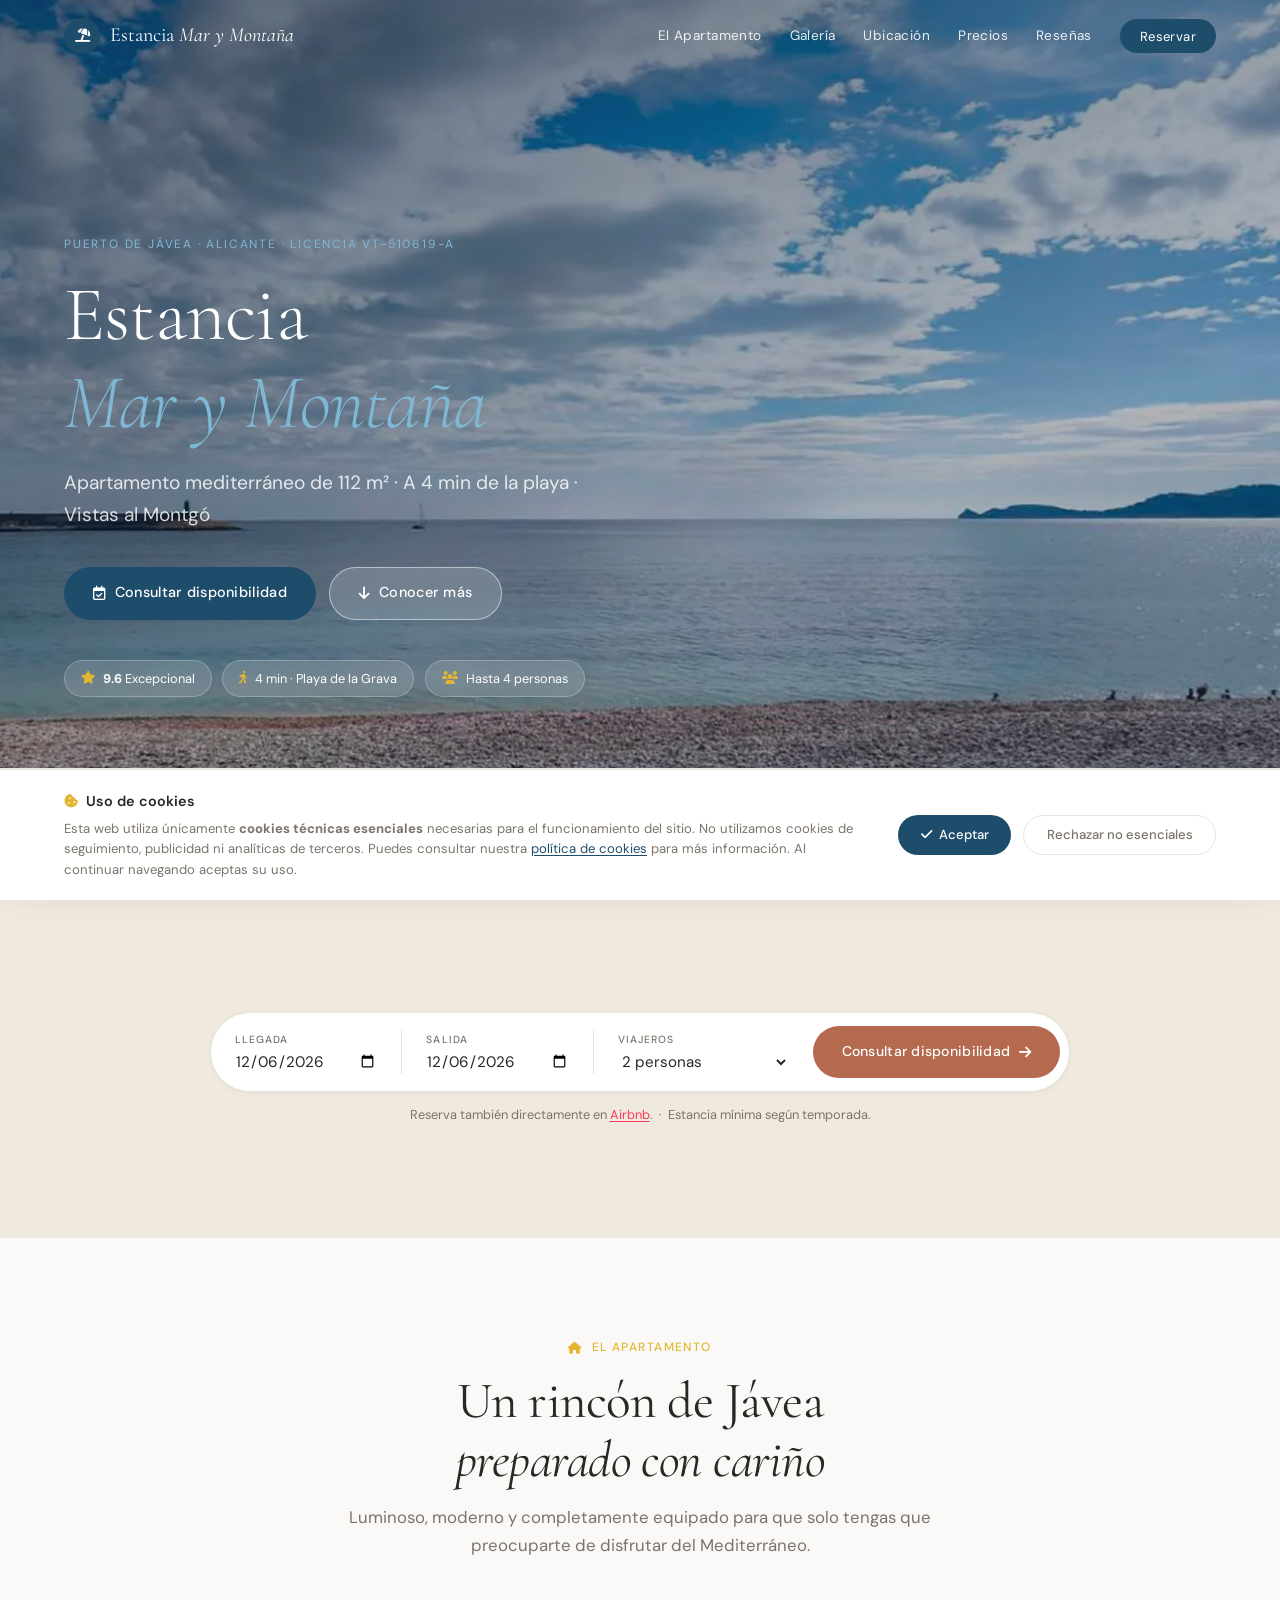
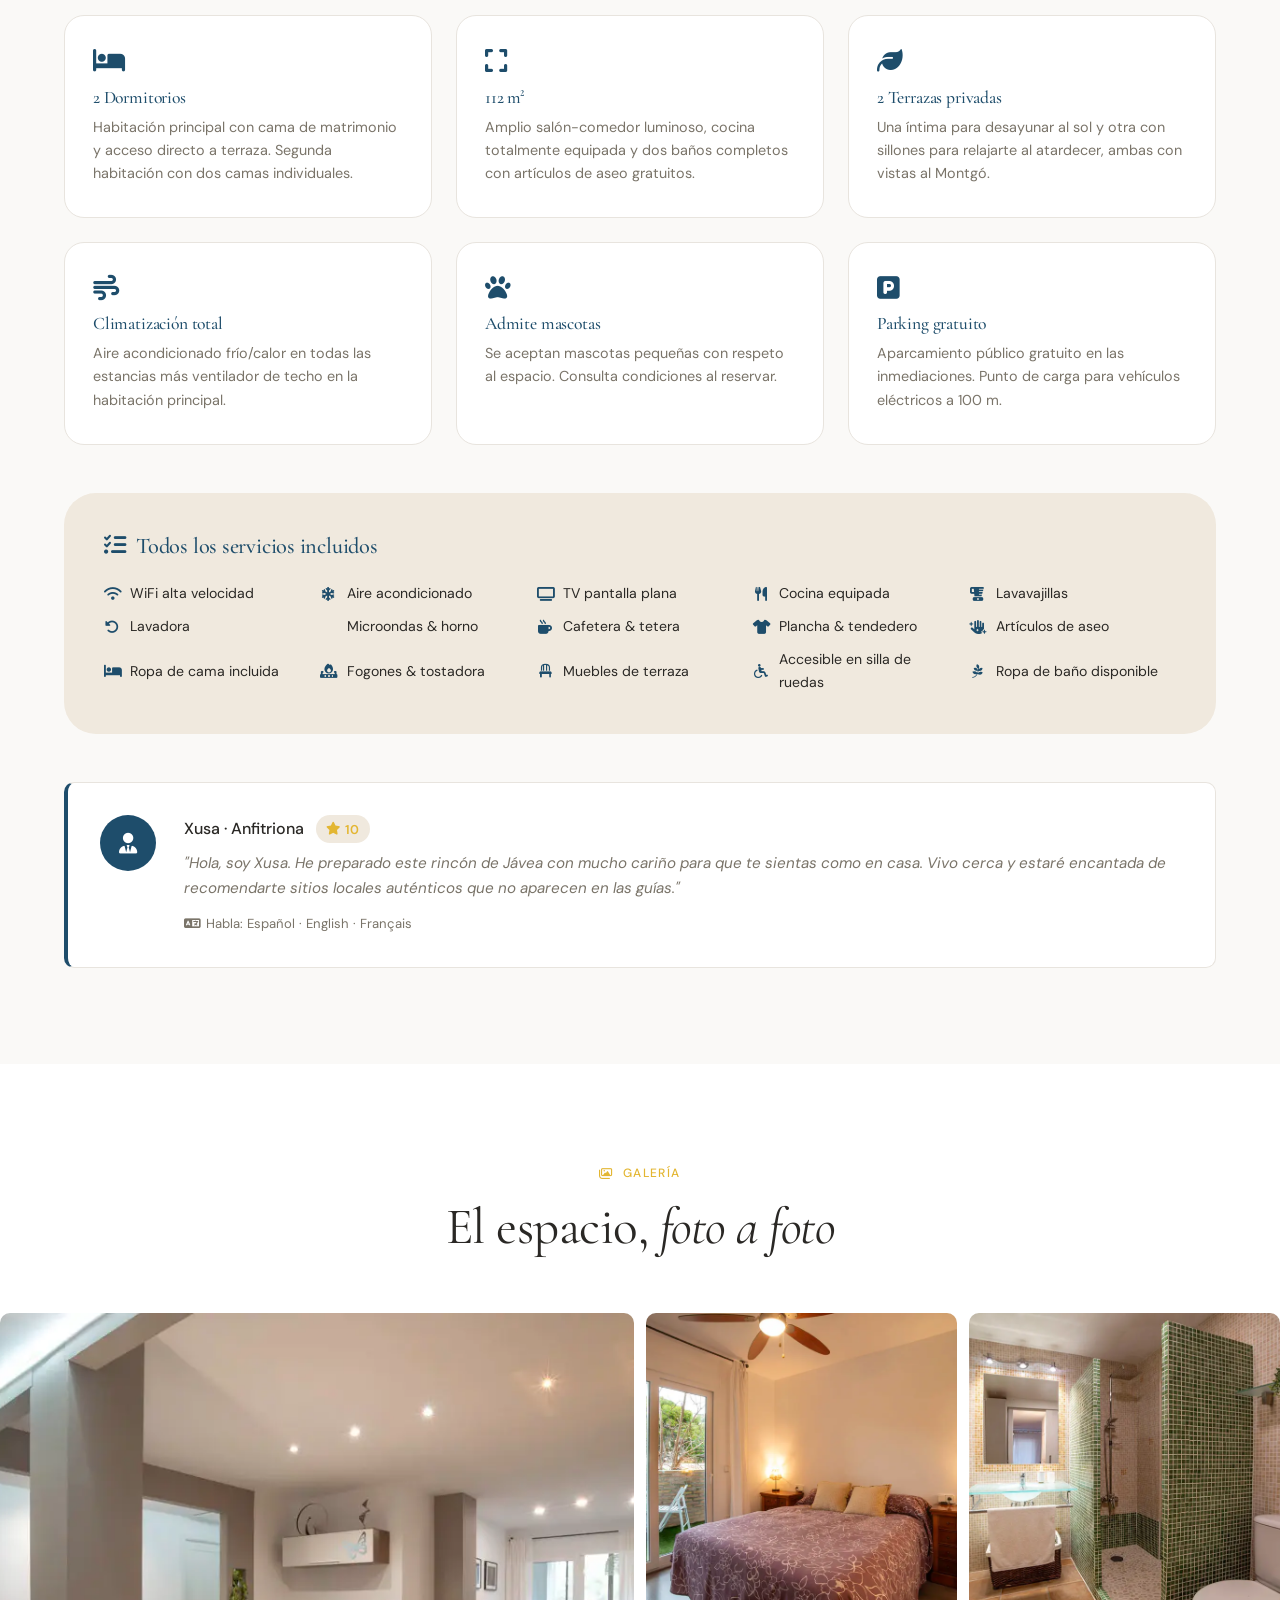
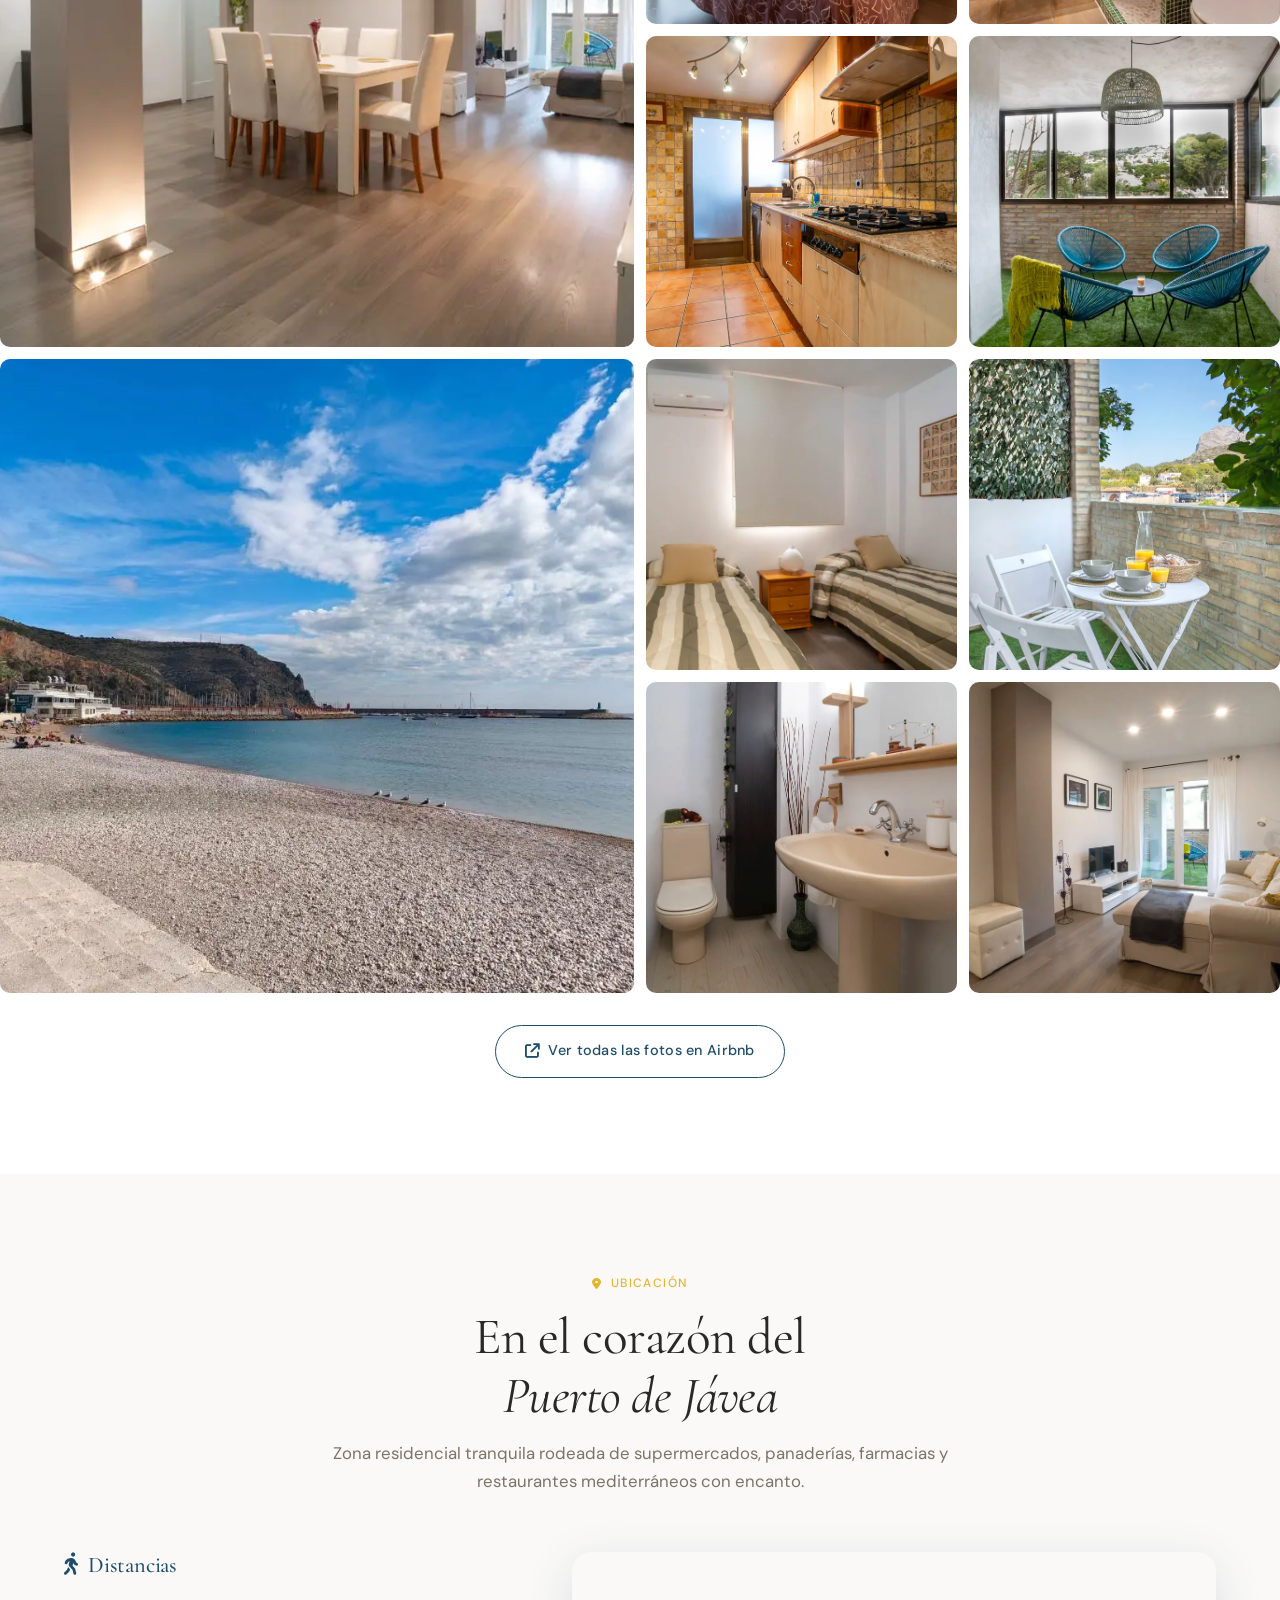
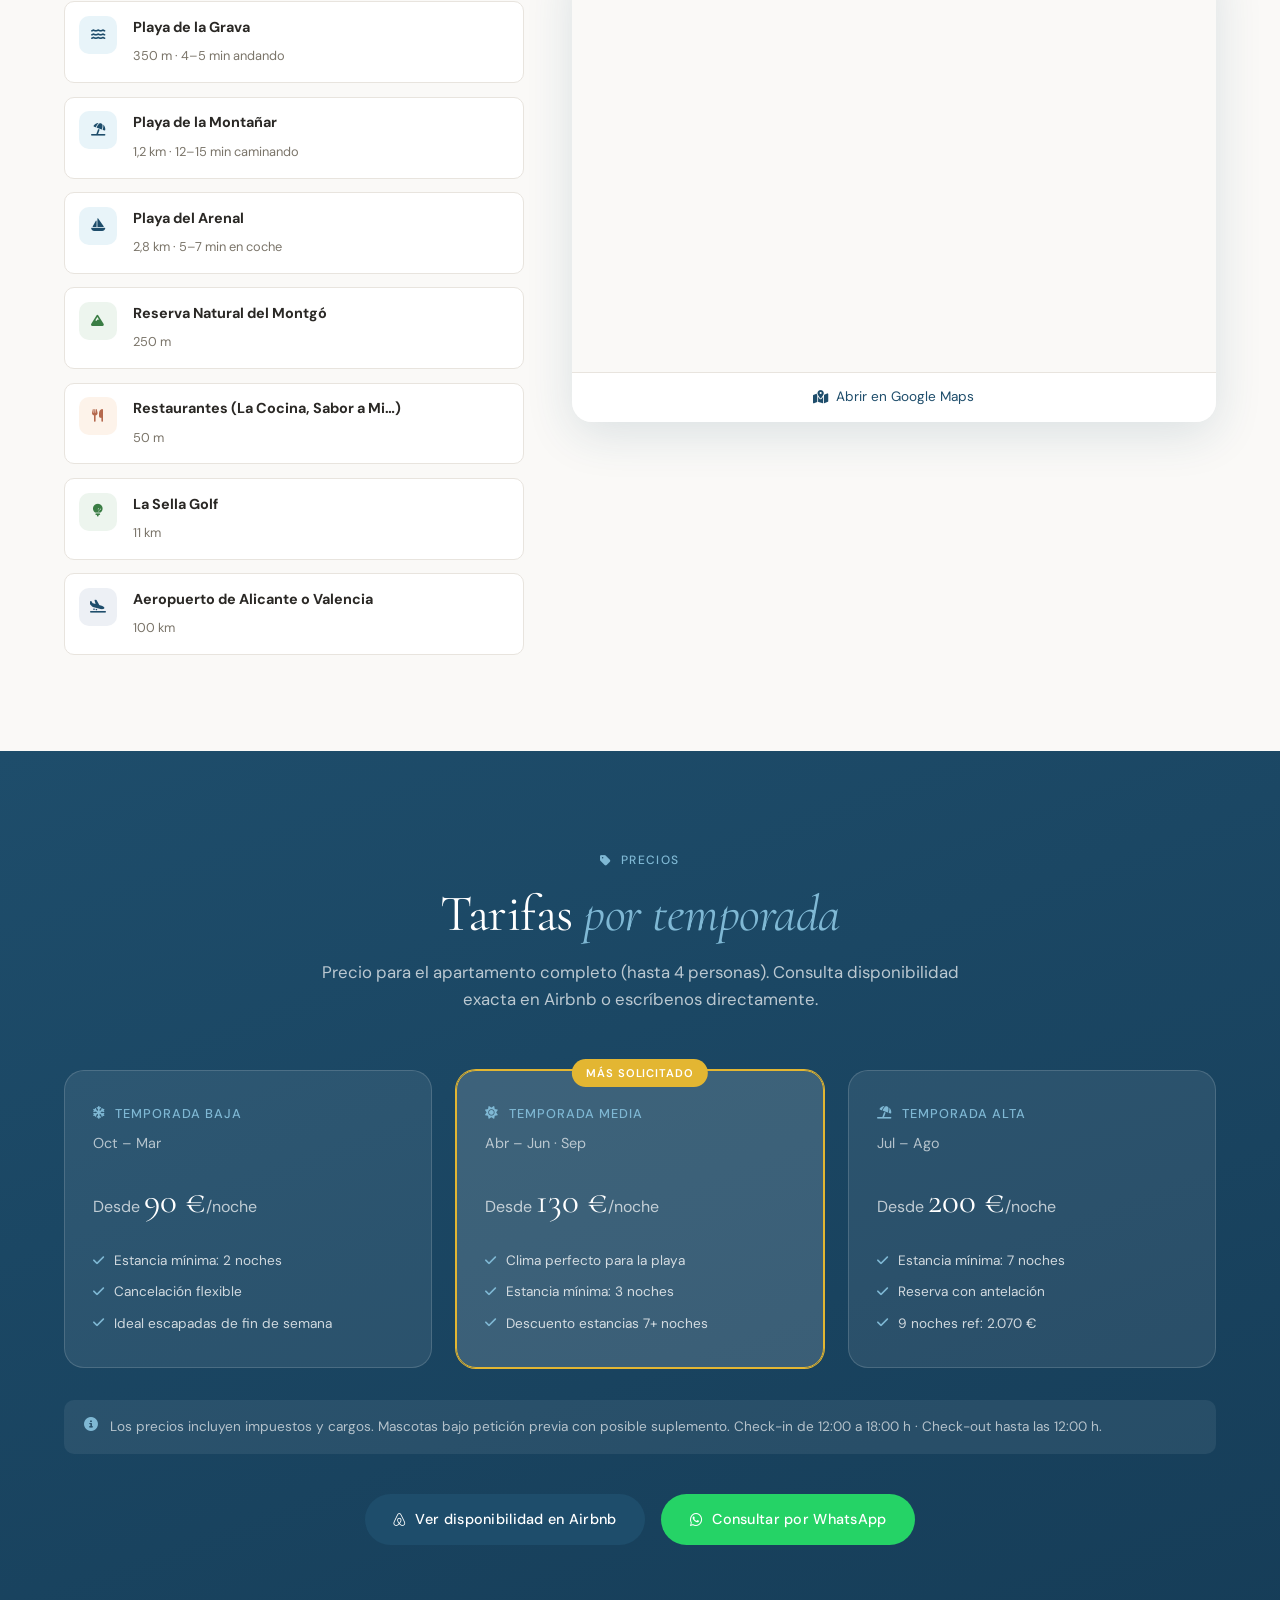
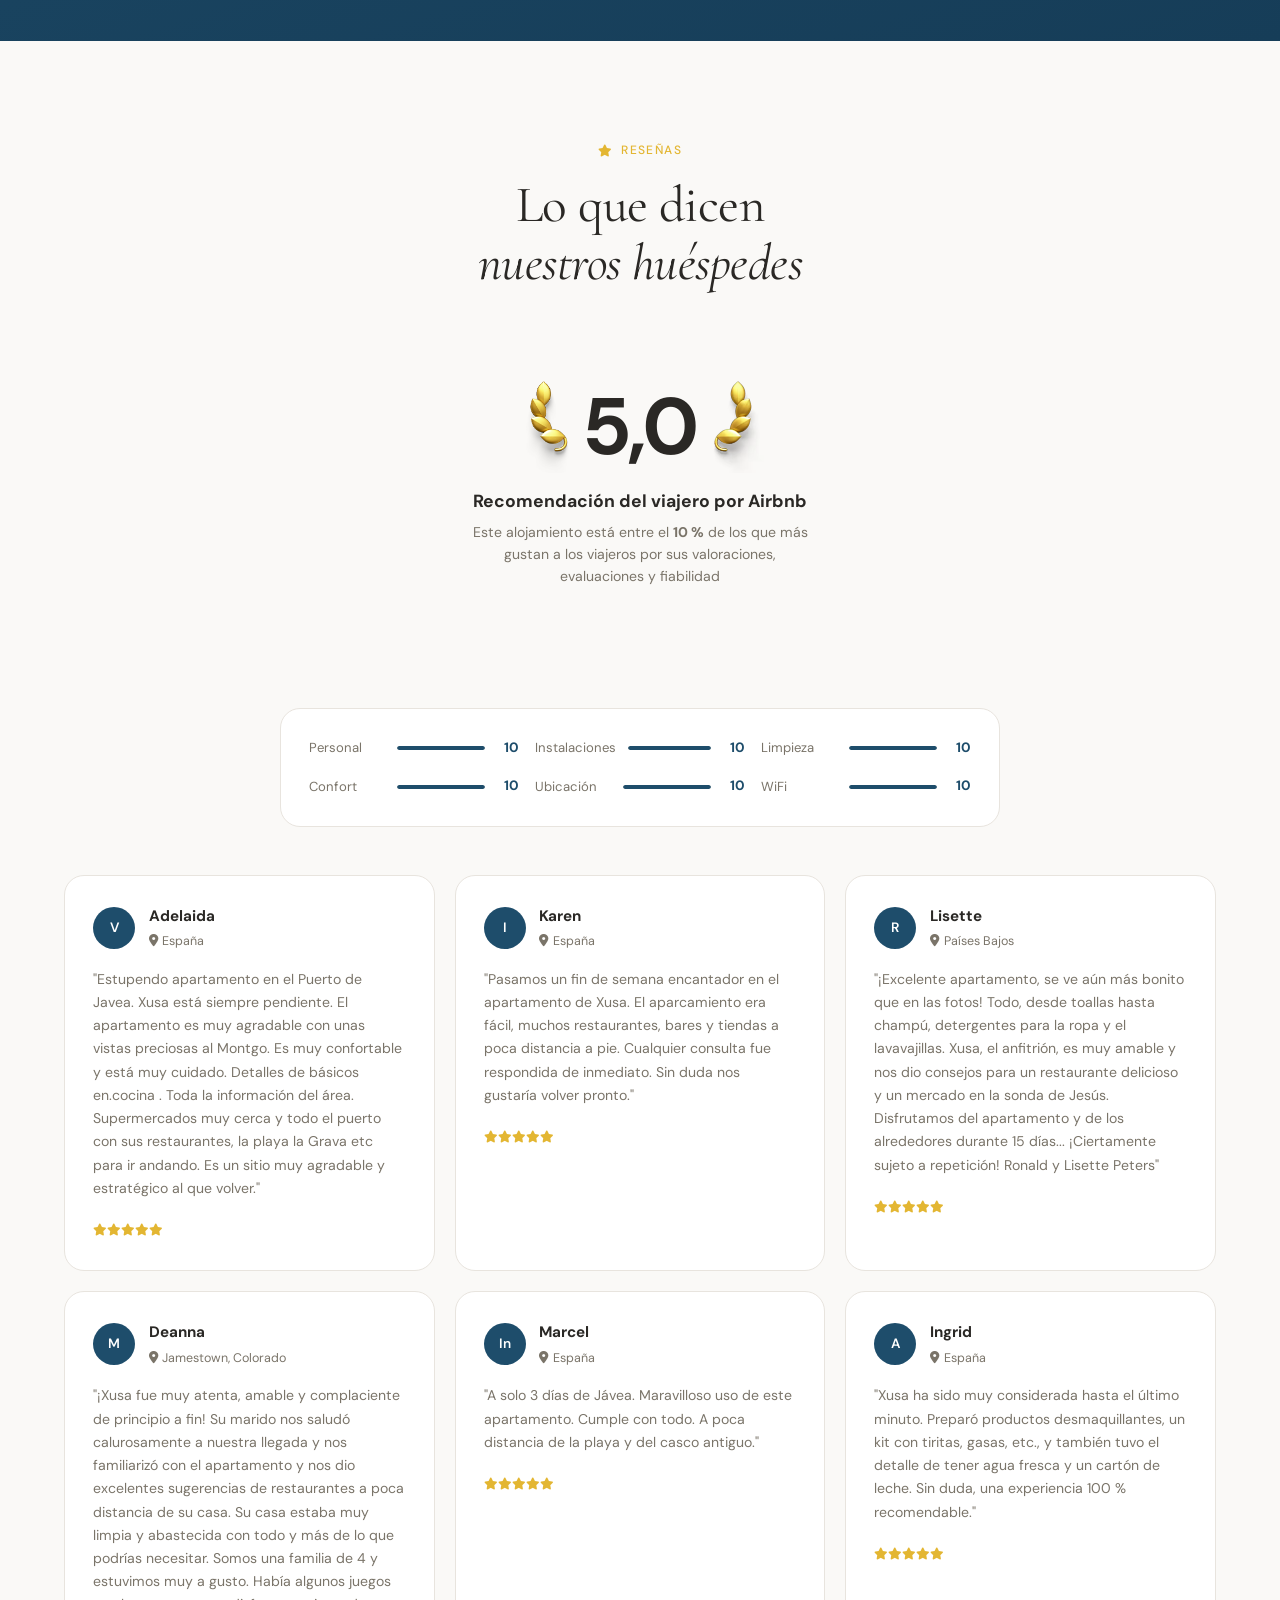
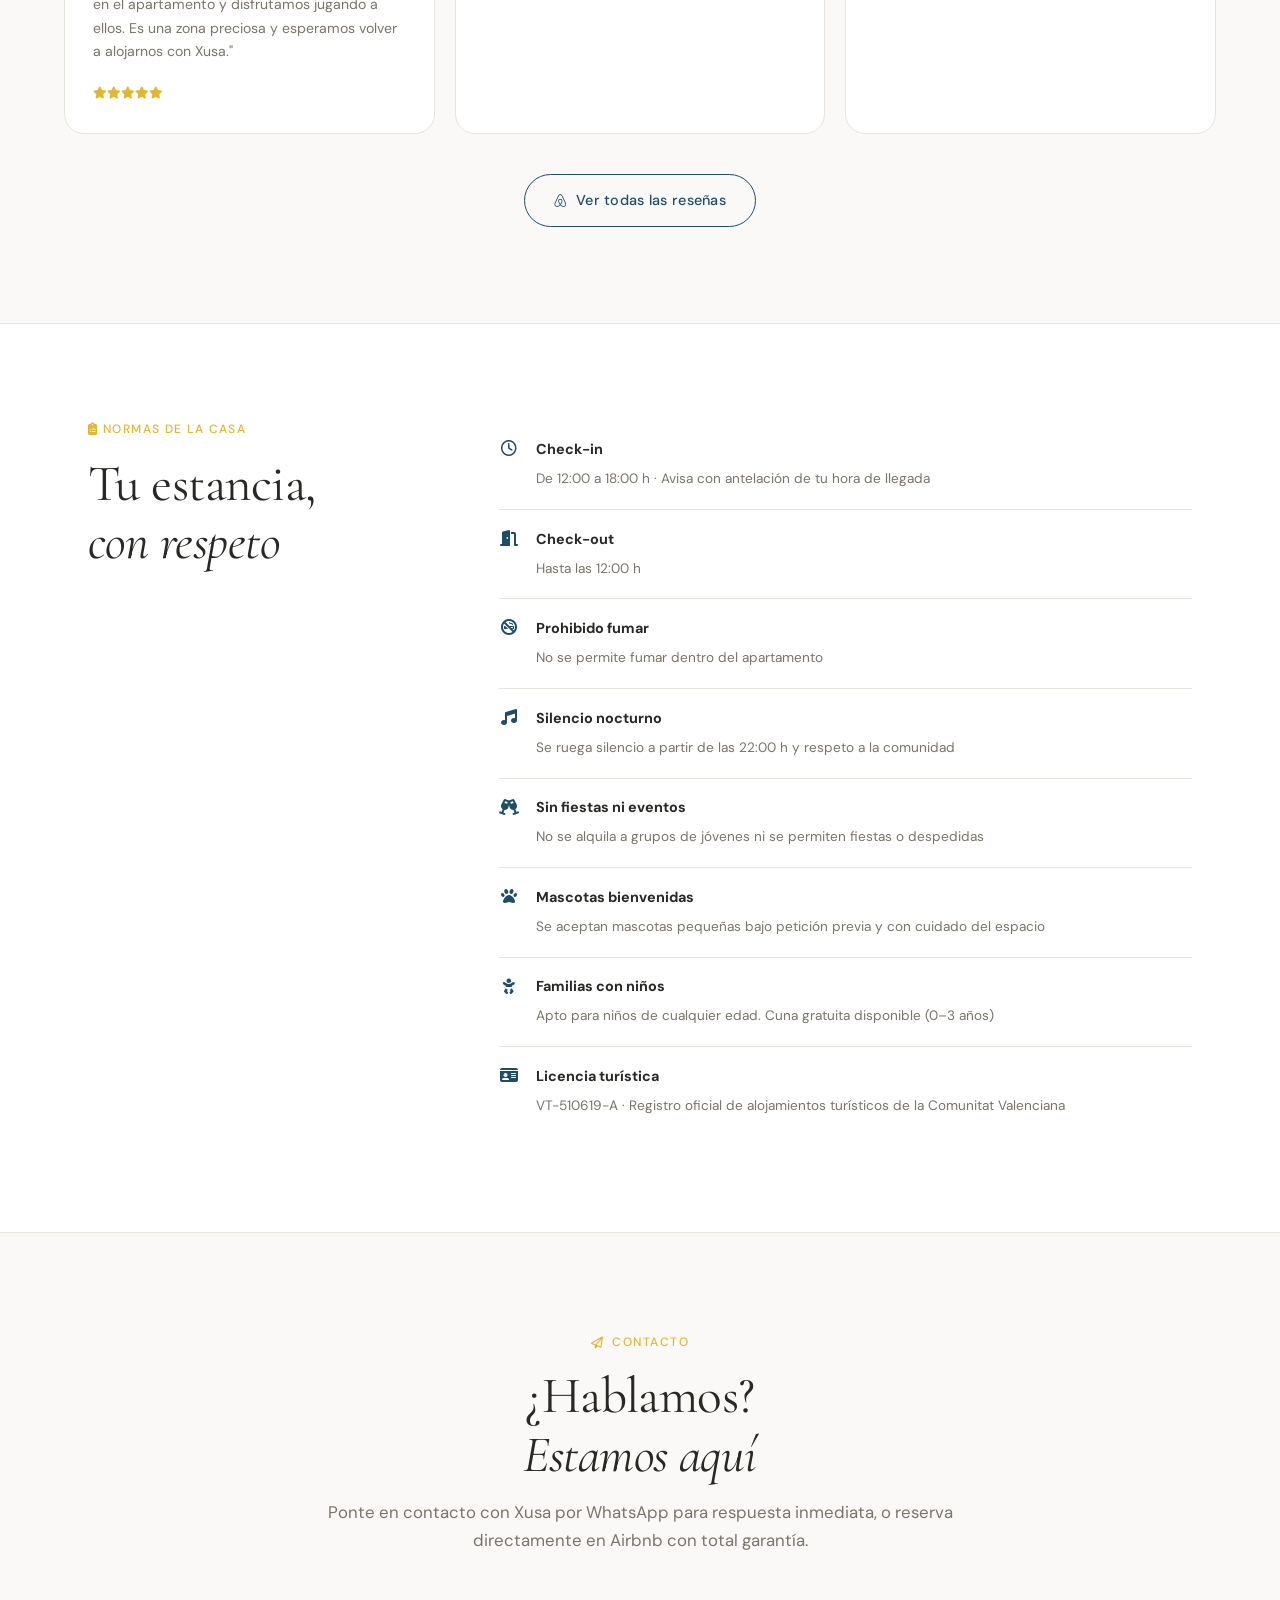
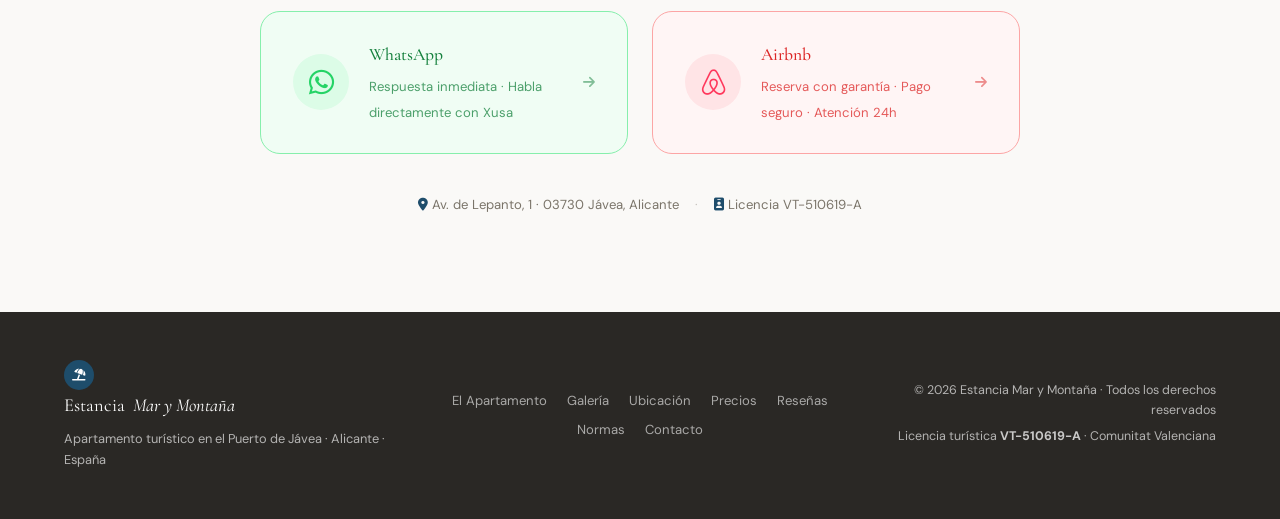
==== es/index.html @ 41cdf390 "actualizacionimagenes" ====
<!DOCTYPE html>
<html lang="es">
<head>
  <meta charset="UTF-8" />
  <meta name="viewport" content="width=device-width, initial-scale=1.0" />

  <!-- SEO Primary -->
  <title>Estancia Mar y Montaña – Apartamento turístico en Jávea | Puerto de Jávea</title>
  <meta name="description" content="Apartamento turístico de 112 m² en el puerto de Jávea. 2 habitaciones, 2 terrazas con vistas al Montgó, a 4 minutos andando de la Playa de la Grava. Aire acondicionado, WiFi gratis, parking gratuito." />
  <meta name="keywords" content="apartamento turístico Jávea, alquiler vacaciones Jávea, apartamento puerto Jávea, Estancia Mar y Montaña, alquiler playa Jávea, Xàbia alojamiento" />
  <meta name="author" content="Xusa – Estancia Mar y Montaña" />

  <!-- Canonical: esta versión es /es/ -->
  <link rel="canonical" href="https://www.estanciamarymontana.com/es/" />

  <!--
    ═══════════════════════════════════════════════════════════
    HREFLANG – Internacionalización SEO
    Instrucciones para añadir un nuevo idioma:
      1. Duplica la carpeta es/ → en/ (o fr/, de/, etc.)
      2. Traduce el contenido de en/index.html
      3. Añade aquí una línea hreflang para el nuevo idioma:
         <link rel="alternate" hreflang="en" href="https://www.estanciamarymontana.com/en/" />
      4. Replica este bloque hreflang en TODOS los index.html
         de todos los idiomas (incluyendo el raíz)
    ═══════════════════════════════════════════════════════════
  -->
  <link rel="alternate" hreflang="es"    href="https://www.estanciamarymontana.com/es/" />
  <!-- <link rel="alternate" hreflang="en" href="https://www.estanciamarymontana.com/en/" /> -->
  <!-- <link rel="alternate" hreflang="fr" href="https://www.estanciamarymontana.com/fr/" /> -->
  <link rel="alternate" hreflang="x-default" href="https://www.estanciamarymontana.com/es/" />

  <!-- GEO Meta Tags -->
  <meta name="geo.region" content="ES-VC" />
  <meta name="geo.placename" content="Jávea (Xàbia), Alicante, España" />
  <meta name="geo.position" content="38.7876;0.1643" />
  <meta name="ICBM" content="38.7876, 0.1643" />

  <!-- Open Graph -->
  <meta property="og:type" content="website" />
  <meta property="og:title" content="Estancia Mar y Montaña – Apartamento en Jávea" />
  <meta property="og:description" content="2 habitaciones · 2 terrazas · Vistas al Montgó · 4 min a pie de la playa · Puerto de Jávea" />
  <meta property="og:url" content="https://www.estanciamarymontana.com/es/" />
  <meta property="og:locale:alternate" content="en_GB" />
  <!-- Añadir og:locale:alternate para cada idioma nuevo que se publique -->
  <meta property="og:image" content="https://images.unsplash.com/photo-1558618666-fcd25c85cd64?w=1200&q=80" />
  <meta property="og:locale" content="es_ES" />
  <meta property="og:site_name" content="Estancia Mar y Montaña" />

  <!-- Twitter Card -->
  <meta name="twitter:card" content="summary_large_image" />
  <meta name="twitter:title" content="Estancia Mar y Montaña – Jávea" />
  <meta name="twitter:description" content="Apartamento mediterráneo de 112 m² a 4 min de la playa. Vistas al Montgó, 2 terrazas privadas." />
  <meta name="twitter:image" content="https://images.unsplash.com/photo-1558618666-fcd25c85cd64?w=1200&q=80" />

  <!-- Schema.org Structured Data -->
  <script type="application/ld+json">
  {
    "@context": "https://schema.org",
    "@type": "LodgingBusiness",
    "name": "Estancia Mar y Montaña",
    "description": "Apartamento turístico de 112 m² en el puerto de Jávea con 2 habitaciones, 2 terrazas privadas con vistas al Montgó y a 4 minutos de la Playa de la Grava.",
    "url": "https://www.estanciamarymontana.com/",
    "telephone": "+34600000000",
    "address": {
      "@type": "PostalAddress",
      "streetAddress": "Av. de Lepanto, 1",
      "addressLocality": "Jávea",
      "addressRegion": "Alicante",
      "postalCode": "03730",
      "addressCountry": "ES"
    },
    "geo": {
      "@type": "GeoCoordinates",
      "latitude": 38.7876,
      "longitude": 0.1643
    },
    "image": "https://images.unsplash.com/photo-1558618666-fcd25c85cd64?w=1200&q=80",
    "amenityFeature": [
      {"@type": "LocationFeatureSpecification", "name": "WiFi gratuito", "value": true},
      {"@type": "LocationFeatureSpecification", "name": "Aire acondicionado", "value": true},
      {"@type": "LocationFeatureSpecification", "name": "Parking gratuito", "value": true},
      {"@type": "LocationFeatureSpecification", "name": "Terraza", "value": true},
      {"@type": "LocationFeatureSpecification", "name": "Admite mascotas", "value": true}
    ],
    "aggregateRating": {
      "@type": "AggregateRating",
      "ratingValue": "9.6",
      "reviewCount": "7",
      "bestRating": "10"
    },
    "touristType": ["Family", "Couple"],
    "numberOfRooms": 2,
    "floorSize": {"@type": "QuantitativeValue", "value": 112, "unitCode": "MTK"},
    "petsAllowed": true,
    "identifier": "VT-510619-A",
    "inLanguage": ["es", "en", "fr"]
  }
  </script>

  <!-- Fonts -->
  <link rel="preconnect" href="https://fonts.googleapis.com" />
  <link rel="preconnect" href="https://fonts.gstatic.com" crossorigin />
  <link href="https://fonts.googleapis.com/css2?family=Cormorant+Garamond:ital,wght@0,300;0,400;0,500;1,300;1,400&family=DM+Sans:wght@300;400;500&display=swap" rel="stylesheet" />

  <!-- Font Awesome -->
  <link rel="stylesheet" href="https://cdnjs.cloudflare.com/ajax/libs/font-awesome/6.5.0/css/all.min.css" />

  <!-- Stylesheet -->
  <link rel="stylesheet" href="../css/style.css" />
</head>
<body>

  <!-- ============================================================
       HEADER / NAV
  ============================================================ -->
  <header class="site-header" id="site-header">
    <div class="header-inner">
      <a href="#inicio" class="logo" aria-label="Estancia Mar y Montaña inicio">
        <span class="logo-icon"><i class="fa-solid fa-umbrella-beach"></i></span>
        <span class="logo-text">Estancia <em>Mar y Montaña</em></span>
      </a>
      <nav class="main-nav" aria-label="Navegación principal">
        <ul>
          <li><a href="#apartamento">El Apartamento</a></li>
          <li><a href="#galeria">Galería</a></li>
          <li><a href="#ubicacion">Ubicación</a></li>
          <li><a href="#precios">Precios</a></li>
          <li><a href="#resenas">Reseñas</a></li>
          <li><a href="#contacto" class="nav-cta">Reservar</a></li>
        </ul>
      </nav>
      <button class="menu-toggle" aria-label="Abrir menú" aria-expanded="false" aria-controls="mobile-menu">
        <span></span><span></span><span></span>
      </button>
    </div>
    <!-- Mobile menu -->
    <nav class="mobile-nav" id="mobile-menu" aria-label="Menú móvil">
      <ul>
        <li><a href="#apartamento">El Apartamento</a></li>
        <li><a href="#galeria">Galería</a></li>
        <li><a href="#ubicacion">Ubicación</a></li>
        <li><a href="#precios">Precios</a></li>
        <li><a href="#resenas">Reseñas</a></li>
        <li><a href="#contacto">Reservar</a></li>
      </ul>
    </nav>
  </header>

  <main>

    <!-- ============================================================
         HERO
    ============================================================ -->
    <section class="hero" id="inicio" aria-label="Portada">
      <div class="hero-media">
        <img
          src="/img/hero-image.webp"
          alt="Terraza con vistas al mar mediterráneo en Jávea"
          class="hero-img"
          loading="eager"
          fetchpriority="high"
        />
        <div class="hero-overlay"></div>
      </div>
      <div class="hero-content">
        <p class="hero-eyebrow reveal-up">Puerto de Jávea · Alicante · Licencia VT-510619-A</p>
        <h1 class="hero-title reveal-up delay-1">Estancia<br /><em>Mar y Montaña</em></h1>
        <p class="hero-subtitle reveal-up delay-2">Apartamento mediterráneo de 112 m² · A 4 min de la playa · Vistas al Montgó</p>
        <div class="hero-actions reveal-up delay-3">
          <a href="#contacto" class="btn btn-primary">
            <i class="fa-regular fa-calendar-check"></i> Consultar disponibilidad
          </a>
          <a href="#apartamento" class="btn btn-ghost">
            <i class="fa-solid fa-arrow-down"></i> Conocer más
          </a>
        </div>
        <div class="hero-badges reveal-up delay-4">
          <div class="badge">
            <i class="fa-solid fa-star"></i>
            <span><strong>9.6</strong> Excepcional</span>
          </div>
          <div class="badge">
            <i class="fa-solid fa-person-walking"></i>
            <span>4 min · Playa de la Grava</span>
          </div>
          <div class="badge">
            <i class="fa-solid fa-users"></i>
            <span>Hasta 4 personas</span>
          </div>
        </div>
      </div>
      <a href="#apartamento" class="hero-scroll" aria-label="Desplazar hacia abajo">
        <i class="fa-solid fa-chevron-down"></i>
      </a>
    </section>

    <!-- ============================================================
         BARRA DE RESERVAS
    ============================================================ -->
    <section class="booking-bar-section" aria-label="Consultar disponibilidad">
      <div class="booking-bar">
        <div class="booking-bar-fields">
          <div class="booking-field">
            <span class="booking-field-label">LLEGADA</span>
            <input type="date" id="booking-llegada" class="booking-date-input" aria-label="Fecha de llegada" />
          </div>
          <div class="booking-bar-divider" aria-hidden="true"></div>
          <div class="booking-field">
            <span class="booking-field-label">SALIDA</span>
            <input type="date" id="booking-salida" class="booking-date-input" aria-label="Fecha de salida" />
          </div>
          <div class="booking-bar-divider" aria-hidden="true"></div>
          <div class="booking-field booking-field--guests">
            <span class="booking-field-label">VIAJEROS</span>
            <select id="booking-viajeros" class="booking-select" aria-label="Número de viajeros">
              <option value="1">1 persona</option>
              <option value="2" selected>2 personas</option>
              <option value="3">3 personas</option>
              <option value="4">4 personas</option>
            </select>
          </div>
        </div>
        <a
          href="https://www.airbnb.es/rooms/1462335158547780452"
          target="_blank"
          rel="noopener noreferrer"
          class="btn btn-booking"
          id="booking-cta"
        >
          Consultar disponibilidad <i class="fa-solid fa-arrow-right"></i>
        </a>
      </div>
      <p class="booking-bar-note">
        Reserva también directamente en
        <a href="https://www.airbnb.es/rooms/1462335158547780452?guests=1&adults=1&s=67&unique_share_id=372520dd-d4dd-4902-9d3e-ffaa620822ad" target="_blank" rel="noopener noreferrer" class="booking-airbnb-link">Airbnb</a>.
        &nbsp;·&nbsp; Estancia mínima según temporada.
      </p>
    </section>

    <!-- ============================================================
         APARTAMENTO – DESCRIPCIÓN
    ============================================================ -->
    <section class="section apartamento" id="apartamento">
      <div class="container">
        <div class="section-header reveal-up">
          <span class="section-label"><i class="fa-solid fa-house"></i> El apartamento</span>
          <h2>Un rincón de Jávea<br /><em>preparado con cariño</em></h2>
          <p class="section-intro">Luminoso, moderno y completamente equipado para que solo tengas que preocuparte de disfrutar del Mediterráneo.</p>
        </div>

        <div class="feature-grid">
          <div class="feature-card reveal-up delay-1">
            <i class="fa-solid fa-bed"></i>
            <h3>2 Dormitorios</h3>
            <p>Habitación principal con cama de matrimonio y acceso directo a terraza. Segunda habitación con dos camas individuales.</p>
          </div>
          <div class="feature-card reveal-up delay-2">
            <i class="fa-solid fa-expand"></i>
            <h3>112 m²</h3>
            <p>Amplio salón-comedor luminoso, cocina totalmente equipada y dos baños completos con artículos de aseo gratuitos.</p>
          </div>
          <div class="feature-card reveal-up delay-3">
            <i class="fa-solid fa-leaf"></i>
            <h3>2 Terrazas privadas</h3>
            <p>Una íntima para desayunar al sol y otra con sillones para relajarte al atardecer, ambas con vistas al Montgó.</p>
          </div>
          <div class="feature-card reveal-up delay-4">
            <i class="fa-solid fa-wind"></i>
            <h3>Climatización total</h3>
            <p>Aire acondicionado frío/calor en todas las estancias más ventilador de techo en la habitación principal.</p>
          </div>
          <div class="feature-card reveal-up delay-1">
            <i class="fa-solid fa-paw"></i>
            <h3>Admite mascotas</h3>
            <p>Se aceptan mascotas pequeñas con respeto al espacio. Consulta condiciones al reservar.</p>
          </div>
          <div class="feature-card reveal-up delay-2">
            <i class="fa-solid fa-square-parking"></i>
            <h3>Parking gratuito</h3>
            <p>Aparcamiento público gratuito en las inmediaciones. Punto de carga para vehículos eléctricos a 100 m.</p>
          </div>
        </div>

        <!-- Servicios completos -->
        <div class="amenities reveal-up">
          <h3 class="amenities-title"><i class="fa-solid fa-list-check"></i> Todos los servicios incluidos</h3>
          <ul class="amenities-list">
            <li><i class="fa-solid fa-wifi"></i> WiFi alta velocidad</li>
            <li><i class="fa-solid fa-snowflake"></i> Aire acondicionado</li>
            <li><i class="fa-solid fa-tv"></i> TV pantalla plana</li>
            <li><i class="fa-solid fa-utensils"></i> Cocina equipada</li>
            <li><i class="fa-solid fa-blender"></i> Lavavajillas</li>
            <li><i class="fa-solid fa-rotate-left"></i> Lavadora</li>
            <li><i class="fa-solid fa-microwave"></i> Microondas & horno</li>
            <li><i class="fa-solid fa-mug-hot"></i> Cafetera & tetera</li>
            <li><i class="fa-solid fa-shirt"></i> Plancha & tendedero</li>
            <li><i class="fa-solid fa-hand-sparkles"></i> Artículos de aseo</li>
            <li><i class="fa-solid fa-bed"></i> Ropa de cama incluida</li>
            <li><i class="fa-solid fa-fire-burner"></i> Fogones & tostadora</li>
            <li><i class="fa-solid fa-chair"></i> Muebles de terraza</li>
            <li><i class="fa-solid fa-wheelchair"></i> Accesible en silla de ruedas</li>
            <li><i class="fa-brands fa-pagelines"></i> Ropa de baño disponible</li>
          </ul>
        </div>

        <!-- Descripción anfitriona -->
        <div class="host-block reveal-up">
          <div class="host-avatar">
            <i class="fa-solid fa-user-tie"></i>
          </div>
          <div class="host-text">
            <p class="host-name">Xusa · Anfitriona <span class="host-score"><i class="fa-solid fa-star"></i> 10</span></p>
            <blockquote>
              "Hola, soy Xusa. He preparado este rincón de Jávea con mucho cariño para que te sientas como en casa. Vivo cerca y estaré encantada de recomendarte sitios locales auténticos que no aparecen en las guías."
            </blockquote>
            <p class="host-langs"><i class="fa-solid fa-language"></i> Habla: Español · English · Français</p>
          </div>
        </div>

      </div>
    </section>

    <!-- ============================================================
         GALERÍA
    ============================================================ -->
    <section class="section galeria" id="galeria">
      <div class="container">
        <div class="section-header reveal-up">
          <span class="section-label"><i class="fa-regular fa-images"></i> Galería</span>
          <h2>El espacio, <em>foto a foto</em></h2>
        </div>
      </div>
      <div class="gallery-grid reveal-up">
         <!-- ↓ Bloque 1 -->
        <div class="gallery-item gallery-item--large">
          <img src="/img/Salon-comedor.webp" alt="Salón comedor luminoso del apartamento" loading="lazy" />
          <div class="gallery-caption">Salón comedor</div>
        </div>
        <div class="gallery-item">
          <img src="/img/habitacion-principal.webp" alt="Habitación principal con cama de matrimonio" loading="lazy" />
          <div class="gallery-caption">Habitación principal</div>
        </div>
        <div class="gallery-item">
          <img src="/img/Bano-principal.webp" alt="Baño con ducha moderna" loading="lazy" />
          <div class="gallery-caption">Baño principal</div>
        </div>
        <div class="gallery-item">
          <img src="/img/Cocina-equipada.webp" alt="Cocina equipada con lavavajillas y horno" loading="lazy" />
          <div class="gallery-caption">Cocina equipada</div>
        </div>
        <div class="gallery-item">
          <img src="/img/Terraza-vistas.webp" alt="Terraza privada con vistas al Montgó" loading="lazy" />
          <div class="gallery-caption">Terraza con vistas</div>
        </div>
        <!-- ↓ Bloque 2 -->
        <div class="gallery-item gallery-item--large">
          <img src="/img/Playa-grava.webp" alt="Playa de la Grava en Jávea a 4 minutos a pie" loading="lazy"/>
          <div class="gallery-caption">Salón comedor</div>
        </div>
        <div class="gallery-item">
          <img src="/img/Segunda-habitacion.webp" alt="Segunda habitación con dos camas individuales" loading="lazy" />
          <div class="gallery-caption">Habitación principal</div>
        </div>
        <div class="gallery-item">
          <img src="/img/Terraza-exterior.webp" alt="Terraza exterior con muebles de jardín" loading="lazy" />
          <div class="gallery-caption">Baño principal</div>
        </div>
        <div class="gallery-item">
          <img src="/img/Bano-auxiliar.webp" alt="Baño auxiliar" loading="lazy" />
          <div class="gallery-caption">Cocina equipada</div>
        </div>
        <div class="gallery-item">
          <img src="/img/Salon.webp" alt="Terraza privada con vistas al Montgó" loading="lazy" />
          <div class="gallery-caption">Terraza con vistas</div>
        </div>
                
      </div>
      <div class="gallery-cta reveal-up">
        <a href="https://www.airbnb.es/rooms/1462335158547780452?guests=1&adults=1&s=67&unique_share_id=c79f8db6-d68c-4dfd-8a13-e2539d1ab40b&source_impression_id=p3_1773767734_P3H_twfVWilE8Ya3&modal=PHOTO_TOUR_SCROLLABLE" target="_blank" rel="noopener noreferrer" class="btn btn-outline">
          <i class="fa-solid fa-arrow-up-right-from-square"></i> Ver todas las fotos en Airbnb
        </a>
      </div>
    </section>

    <!-- ============================================================
         UBICACIÓN
    ============================================================ -->
    <section class="section ubicacion" id="ubicacion">
      <div class="container">
        <div class="section-header reveal-up">
          <span class="section-label"><i class="fa-solid fa-location-dot"></i> Ubicación</span>
          <h2>En el corazón del<br /><em>Puerto de Jávea</em></h2>
          <p class="section-intro">Zona residencial tranquila rodeada de supermercados, panaderías, farmacias y restaurantes mediterráneos con encanto.</p>
        </div>

        <div class="location-layout reveal-up">
          <div class="location-distances">
            <h3><i class="fa-solid fa-person-walking"></i> Distancias</h3>
            <ul class="distance-list">
              <li>
                <span class="dist-icon beach"><i class="fa-solid fa-water"></i></span>
                <div>
                  <strong>Playa de la Grava</strong>
                  <span>350 m · 4–5 min andando</span>
                </div>
              </li>
              <li>
                <span class="dist-icon beach"><i class="fa-solid fa-umbrella-beach"></i></span>
                <div>
                  <strong>Playa de la Montañar</strong>
                  <span>1,2 km · 12–15 min caminando</span>
                </div>
              </li>
              <li>
                <span class="dist-icon beach"><i class="fa-solid fa-sailboat"></i></span>
                <div>
                  <strong>Playa del Arenal</strong>
                  <span>2,8 km · 5–7 min en coche</span>
                </div>
              </li>
              <li>
                <span class="dist-icon nature"><i class="fa-solid fa-mountain"></i></span>
                <div>
                  <strong>Reserva Natural del Montgó</strong>
                  <span>250 m</span>
                </div>
              </li>
              <li>
                <span class="dist-icon food"><i class="fa-solid fa-utensils"></i></span>
                <div>
                  <strong>Restaurantes (La Cocina, Sabor a Mi…)</strong>
                  <span>50 m</span>
                </div>
              </li>
              <li>
                <span class="dist-icon golf"><i class="fa-solid fa-golf-ball-tee"></i></span>
                <div>
                  <strong>La Sella Golf</strong>
                  <span>11 km</span>
                </div>
              </li>
              <li>
                <span class="dist-icon airport"><i class="fa-solid fa-plane-arrival"></i></span>
                <div>
                  <strong>Aeropuerto de Alicante o Valencia</strong>
                  <span>100 km</span>
                </div>
              </li>
            </ul>
          </div>

          <div class="location-map">
             <iframe
            title="Mapa de ubicación Estancia Mar y Montaña en Jávea"
            src="https://www.google.com/maps/embed?pb=!1m14!1m12!1m3!1d1357.478080179749!2d0.17990959599778392!3d38.794157944986665!2m3!1f0!2f0!3f0!3m2!1i1024!2i768!4f13.1!5e0!3m2!1sen!2ses!4v1773757779546!5m2!1sen!2ses"
            width="100%"
            height="100%"
            style="border:0;display:block;"
            allowfullscreen
            loading="lazy"
            referrerpolicy="no-referrer-when-downgrade"
            aria-label="Mapa interactivo de Google Maps con la ubicación del apartamento en Jávea"></iframe>
            <a
              href="https://maps.google.com/?q=38.7876,0.1643"
              target="_blank"
              rel="noopener noreferrer"
              class="map-link"
            >
              <i class="fa-solid fa-map-location-dot"></i> Abrir en Google Maps
            </a>
          </div>
        </div>
      </div>
    </section>

    <!-- ============================================================
         PRECIOS
    ============================================================ -->
    <section class="section precios" id="precios">
      <div class="container">
        <div class="section-header reveal-up">
          <span class="section-label"><i class="fa-solid fa-tag"></i> Precios</span>
          <h2>Tarifas <em>por temporada</em></h2>
          <p class="section-intro">Precio para el apartamento completo (hasta 4 personas). Consulta disponibilidad exacta en Airbnb o escríbenos directamente.</p>
        </div>

        <div class="pricing-grid reveal-up">
          <div class="pricing-card">
            <div class="pricing-season">
              <i class="fa-solid fa-snowflake"></i>
              <span>Temporada Baja</span>
            </div>
            <p class="pricing-months">Oct – Mar</p>
            <p class="pricing-price">Desde <strong>90 €</strong><span>/noche</span></p>
            <ul>
              <li><i class="fa-solid fa-check"></i> Estancia mínima: 2 noches</li>
              <li><i class="fa-solid fa-check"></i> Cancelación flexible</li>
              <li><i class="fa-solid fa-check"></i> Ideal escapadas de fin de semana</li>
            </ul>
          </div>
          <div class="pricing-card pricing-card--featured">
            <div class="pricing-badge">Más solicitado</div>
            <div class="pricing-season">
              <i class="fa-solid fa-sun"></i>
              <span>Temporada Media</span>
            </div>
            <p class="pricing-months">Abr – Jun · Sep</p>
            <p class="pricing-price">Desde <strong>130 €</strong><span>/noche</span></p>
            <ul>
              <li><i class="fa-solid fa-check"></i> Clima perfecto para la playa</li>
              <li><i class="fa-solid fa-check"></i> Estancia mínima: 3 noches</li>
              <li><i class="fa-solid fa-check"></i> Descuento estancias 7+ noches</li>
            </ul>
          </div>
          <div class="pricing-card">
            <div class="pricing-season">
              <i class="fa-solid fa-umbrella-beach"></i>
              <span>Temporada Alta</span>
            </div>
            <p class="pricing-months">Jul – Ago</p>
            <p class="pricing-price">Desde <strong>200 €</strong><span>/noche</span></p>
            <ul>
              <li><i class="fa-solid fa-check"></i> Estancia mínima: 7 noches</li>
              <li><i class="fa-solid fa-check"></i> Reserva con antelación</li>
              <li><i class="fa-solid fa-check"></i> 9 noches ref: 2.070 €</li>
            </ul>
          </div>
        </div>

        <div class="pricing-note reveal-up">
          <i class="fa-solid fa-circle-info"></i>
          <p>Los precios incluyen impuestos y cargos. Mascotas bajo petición previa con posible suplemento. Check-in de 12:00 a 18:00 h · Check-out hasta las 12:00 h.</p>
        </div>

        <div class="pricing-actions reveal-up">
          <a href="https://www.airbnb.es/rooms/1462335158547780452?guests=1&adults=1&s=67&unique_share_id=c79f8db6-d68c-4dfd-8a13-e2539d1ab40b" target="_blank" rel="noopener noreferrer" class="btn btn-primary">
            <i class="fa-brands fa-airbnb"></i> Ver disponibilidad en Airbnb
          </a>
          <a href="https://wa.me/+34697359158" target="_blank" rel="noopener noreferrer" class="btn btn-whatsapp">
            <i class="fa-brands fa-whatsapp"></i> Consultar por WhatsApp
          </a>
        </div>
      </div>
    </section>

    <!-- ============================================================
         RESEÑAS
    ============================================================ -->
    <section class="section resenas" id="resenas">
      <div class="container">
        <div class="section-header reveal-up">
          <span class="section-label"><i class="fa-solid fa-star"></i> Reseñas</span>
          <h2>Lo que dicen<br /><em>nuestros huéspedes</em></h2>
          <div class="airbnb-badge reveal-up">
          <div class="airbnb-badge__top-row">
            <img class="airbnb-badge__laurel airbnb-badge__laurel--left" src="../img/059619e1-1751-42dd-84e4-50881483571a.png" alt="laurel izquierdo">
            <div class="airbnb-badge__score">5,0</div>
            <img class="airbnb-badge__laurel airbnb-badge__laurel--right" src="../img/33b80859-e87e-4c86-841c-645c786ba4c1.png" alt="laurel derecho">
          </div>
            <div class="airbnb-badge__info">
              <p class="airbnb-badge__title">Recomendación del viajero por Airbnb</p>
              <p class="airbnb-badge__desc">Este alojamiento está entre el <strong>10&nbsp;%</strong> de los que más gustan a los viajeros por sus valoraciones, evaluaciones y fiabilidad</p>
            </div>
            <!-- <div class="airbnb-badge__categories">
              <div class="airbnb-badge__cat"><span>Limpieza</span><strong>4,9</strong></div>
              <div class="airbnb-badge__cat"><span>Veracidad</span><strong>5,0</strong></div>
              <div class="airbnb-badge__cat"><span>Llegada</span><strong>5,0</strong></div>
              <div class="airbnb-badge__cat"><span>Comunicación</span><strong>5,0</strong></div>
              <div class="airbnb-badge__cat"><span>Ubicación</span><strong>5,0</strong></div>
              <div class="airbnb-badge__cat"><span>Calidad</span><strong>5,0</strong></div>
            </div>-->
          </div>

          
        </div>

        <div class="ratings-categories reveal-up">
          <div class="rating-cat"><span>Personal</span><div class="rating-bar"><div style="width:100%"></div></div><strong>10</strong></div>
          <div class="rating-cat"><span>Instalaciones</span><div class="rating-bar"><div style="width:100%"></div></div><strong>10</strong></div>
          <div class="rating-cat"><span>Limpieza</span><div class="rating-bar"><div style="width:100%"></div></div><strong>10</strong></div>
          <div class="rating-cat"><span>Confort</span><div class="rating-bar"><div style="width:100%"></div></div><strong>10</strong></div>
          <div class="rating-cat"><span>Ubicación</span><div class="rating-bar"><div style="width:100%"></div></div><strong>10</strong></div>
          <div class="rating-cat"><span>WiFi</span><div class="rating-bar"><div style="width:100%"></div></div><strong>10</strong></div>
        </div>

        <div class="reviews-grid">
          <article class="review-card reveal-up delay-1">
            <div class="review-header">
              <div class="review-avatar">V</div>
              <div>
                <strong>Adelaida</strong>
                <span><i class="fa-solid fa-location-dot"></i> España</span>
              </div>
            </div>
            <p>"Estupendo apartamento en el Puerto de Javea. Xusa está siempre pendiente. El apartamento es muy agradable con unas vistas preciosas al Montgo. Es muy confortable y está muy cuidado. Detalles de básicos en.cocina . Toda la información del área. Supermercados muy cerca y todo el puerto con sus restaurantes, la playa la Grava etc para ir andando.  Es un sitio muy agradable y estratégico al que volver."</p>
            <div class="review-stars"><i class="fa-solid fa-star"></i><i class="fa-solid fa-star"></i><i class="fa-solid fa-star"></i><i class="fa-solid fa-star"></i><i class="fa-solid fa-star"></i></div>
          </article>
          
          <article class="review-card reveal-up delay-3">
            <div class="review-header">
              <div class="review-avatar">I</div>
              <div>
                <strong>Karen</strong>
                <span><i class="fa-solid fa-location-dot"></i> España</span>
              </div>
            </div>
            <p>"Pasamos un fin de semana encantador en el apartamento de Xusa.  El aparcamiento era fácil, muchos restaurantes, bares y tiendas a poca distancia a pie.  Cualquier consulta fue respondida de inmediato. Sin duda nos gustaría volver pronto."</p>
            <div class="review-stars"><i class="fa-solid fa-star"></i><i class="fa-solid fa-star"></i><i class="fa-solid fa-star"></i><i class="fa-solid fa-star"></i><i class="fa-solid fa-star"></i></div>
          </article>
          
          <article class="review-card reveal-up delay-2">
            <div class="review-header">
              <div class="review-avatar">R</div>
              <div>
                <strong>Lisette</strong>
                <span><i class="fa-solid fa-location-dot"></i> Países Bajos</span>
              </div>
            </div>
            <p>"¡Excelente apartamento, se ve aún más bonito que en las fotos!
Todo, desde toallas hasta champú, detergentes para la ropa y el lavavajillas.
Xusa, el anfitrión, es muy amable y nos dio consejos para un restaurante delicioso y un mercado en la sonda de Jesús.
Disfrutamos del apartamento y de los alrededores durante 15 días...
¡Ciertamente sujeto a repetición!
Ronald y Lisette Peters"</p>
            <div class="review-stars"><i class="fa-solid fa-star"></i><i class="fa-solid fa-star"></i><i class="fa-solid fa-star"></i><i class="fa-solid fa-star"></i><i class="fa-solid fa-star"></i></div>
          </article>
          <article class="review-card reveal-up delay-3">
            <div class="review-header">
              <div class="review-avatar">M</div>
              <div>
                <strong>Deanna</strong>
                <span><i class="fa-solid fa-location-dot"></i> Jamestown, Colorado</span>
              </div>
            </div>
            <p>"¡Xusa fue muy atenta, amable y complaciente de principio a fin! Su marido nos saludó calurosamente a nuestra llegada y nos familiarizó con el apartamento y nos dio excelentes sugerencias de restaurantes a poca distancia de su casa. Su casa estaba muy limpia y abastecida con todo y más de lo que podrías necesitar. Somos una familia de 4 y estuvimos muy a gusto.  Había algunos juegos en el apartamento y disfrutamos jugando a ellos. Es una zona preciosa y esperamos volver a alojarnos con Xusa."</p>
            <div class="review-stars"><i class="fa-solid fa-star"></i><i class="fa-solid fa-star"></i><i class="fa-solid fa-star"></i><i class="fa-solid fa-star"></i><i class="fa-solid fa-star"></i></div>
          </article>
          <article class="review-card reveal-up delay-1">
            <div class="review-header">
              <div class="review-avatar">In</div>
              <div>
                <strong>Marcel</strong>
                <span><i class="fa-solid fa-location-dot"></i> España</span>
              </div>
            </div>
            <p>"A solo 3 días de Jávea. Maravilloso uso de este apartamento. Cumple con todo. A poca distancia de la playa y del casco antiguo."</p>
            <div class="review-stars"><i class="fa-solid fa-star"></i><i class="fa-solid fa-star"></i><i class="fa-solid fa-star"></i><i class="fa-solid fa-star"></i><i class="fa-solid fa-star"></i></div>
          </article>
          <article class="review-card reveal-up delay-2">
            <div class="review-header">
              <div class="review-avatar">A</div>
              <div>
                <strong>Ingrid</strong>
                <span><i class="fa-solid fa-location-dot"></i> España</span>
              </div>
            </div>
            <p>"Xusa ha sido muy considerada hasta el último minuto. Preparó productos desmaquillantes, un kit con tiritas, gasas, etc., y también tuvo el detalle de tener agua fresca y un cartón de leche.
Sin duda, una experiencia 100 % recomendable."</p>
            <div class="review-stars"><i class="fa-solid fa-star"></i><i class="fa-solid fa-star"></i><i class="fa-solid fa-star"></i><i class="fa-solid fa-star"></i><i class="fa-solid fa-star"></i></div>
          </article>
        </div>

        <div class="reviews-cta reveal-up">
          <a href="https://www.airbnb.es/rooms/1462335158547780452/reviews?source_impression_id=p3_1773762326_P3j8bxv8lzjrpYU2" target="_blank" rel="noopener noreferrer" class="btn btn-outline">
            <i class="fa-brands fa-airbnb"></i> Ver todas las reseñas
          </a>
        </div>
      </div>
    </section>

    <!-- ============================================================
         NORMAS
    ============================================================ -->
    <section class="section normas" id="normas">
      <div class="container">
        <div class="normas-grid reveal-up">
          <div class="normas-header">
            <span class="section-label"><i class="fa-solid fa-clipboard-list"></i> Normas de la casa</span>
            <h2>Tu estancia,<br /><em>con respeto</em></h2>
          </div>
          <ul class="normas-list">
            <li>
              <i class="fa-regular fa-clock"></i>
              <div>
                <strong>Check-in</strong>
                <span>De 12:00 a 18:00 h · Avisa con antelación de tu hora de llegada</span>
              </div>
            </li>
            <li>
              <i class="fa-solid fa-door-open"></i>
              <div>
                <strong>Check-out</strong>
                <span>Hasta las 12:00 h</span>
              </div>
            </li>
            <li>
              <i class="fa-solid fa-ban-smoking"></i>
              <div>
                <strong>Prohibido fumar</strong>
                <span>No se permite fumar dentro del apartamento</span>
              </div>
            </li>
            <li>
              <i class="fa-solid fa-music"></i>
              <div>
                <strong>Silencio nocturno</strong>
                <span>Se ruega silencio a partir de las 22:00 h y respeto a la comunidad</span>
              </div>
            </li>
            <li>
              <i class="fa-solid fa-champagne-glasses"></i>
              <div>
                <strong>Sin fiestas ni eventos</strong>
                <span>No se alquila a grupos de jóvenes ni se permiten fiestas o despedidas</span>
              </div>
            </li>
            <li>
              <i class="fa-solid fa-paw"></i>
              <div>
                <strong>Mascotas bienvenidas</strong>
                <span>Se aceptan mascotas pequeñas bajo petición previa y con cuidado del espacio</span>
              </div>
            </li>
            <li>
              <i class="fa-solid fa-baby"></i>
              <div>
                <strong>Familias con niños</strong>
                <span>Apto para niños de cualquier edad. Cuna gratuita disponible (0–3 años)</span>
              </div>
            </li>
            <li>
              <i class="fa-solid fa-id-card"></i>
              <div>
                <strong>Licencia turística</strong>
                <span>VT-510619-A · Registro oficial de alojamientos turísticos de la Comunitat Valenciana</span>
              </div>
            </li>
          </ul>
        </div>
      </div>
    </section>

    <!-- ============================================================
         CONTACTO / RESERVA
    ============================================================ -->
    <section class="section contacto" id="contacto">
      <div class="container">
        <div class="section-header reveal-up">
          <span class="section-label"><i class="fa-regular fa-paper-plane"></i> Contacto</span>
          <h2>¿Hablamos?<br /><em>Estamos aquí</em></h2>
          <p class="section-intro">Ponte en contacto con Xusa por WhatsApp para respuesta inmediata, o reserva directamente en Airbnb con total garantía.</p>
        </div>

        <div class="contact-direct reveal-up">
          <a href="https://wa.me/+34697359158" target="_blank" rel="noopener noreferrer" class="contact-card-big whatsapp">
            <div class="contact-card-big-icon">
              <i class="fa-brands fa-whatsapp"></i>
            </div>
            <div class="contact-card-big-body">
              <strong>WhatsApp</strong>
              <span>Respuesta inmediata · Habla directamente con Xusa</span>
            </div>
            <i class="fa-solid fa-arrow-right contact-card-big-arrow"></i>
          </a>

          <a href="https://www.airbnb.es/rooms/1462335158547780452?guests=1&adults=1&s=67&unique_share_id=c79f8db6-d68c-4dfd-8a13-e2539d1ab40b" target="_blank" rel="noopener noreferrer" class="contact-card-big airbnb">
            <div class="contact-card-big-icon">
              <i class="fa-brands fa-airbnb"></i>
            </div>
            <div class="contact-card-big-body">
              <strong>Airbnb</strong>
              <span>Reserva con garantía · Pago seguro · Atención 24h</span>
            </div>
            <i class="fa-solid fa-arrow-right contact-card-big-arrow"></i>
          </a>
        </div>

        <div class="contact-info-bar reveal-up">
          <span><i class="fa-solid fa-location-dot"></i> Av. de Lepanto, 1 · 03730 Jávea, Alicante</span>
          <span class="contact-info-divider" aria-hidden="true">·</span>
          <span><i class="fa-solid fa-id-badge"></i> Licencia VT-510619-A</span>
        </div>
      </div>
    </section>

  </main>

  <!-- ============================================================
       FOOTER
  ============================================================ -->
  <footer class="site-footer">
    <div class="footer-inner">
      <div class="footer-brand">
        <span class="logo-icon"><i class="fa-solid fa-umbrella-beach"></i></span>
        <span class="logo-text">Estancia <em>Mar y Montaña</em></span>
        <p>Apartamento turístico en el Puerto de Jávea · Alicante · España</p>
      </div>
      <nav class="footer-nav" aria-label="Navegación del pie de página">
        <a href="#apartamento">El Apartamento</a>
        <a href="#galeria">Galería</a>
        <a href="#ubicacion">Ubicación</a>
        <a href="#precios">Precios</a>
        <a href="#resenas">Reseñas</a>
        <a href="#normas">Normas</a>
        <a href="#contacto">Contacto</a>
      </nav>
      <div class="footer-legal">
        <p>© <span id="year"></span> Estancia Mar y Montaña · Todos los derechos reservados</p>
        <p>Licencia turística <strong>VT-510619-A</strong> · Comunitat Valenciana</p>
      </div>
    </div>
  </footer>

  <!-- WhatsApp floating button -->
  <a
    href="https://wa.me/+34697359158"
    target="_blank"
    rel="noopener noreferrer"
    class="whatsapp-fab"
    aria-label="Contactar por WhatsApp"
  >
    <i class="fa-brands fa-whatsapp"></i>
  </a>

  <!-- ============================================================
       BANNER COOKIES – RGPD / LSSI-CE compliant
  ============================================================ -->
  <div
    id="cookie-banner"
    role="dialog"
    aria-modal="true"
    aria-label="Aviso de cookies"
    aria-describedby="cookie-banner-desc"
    class="cookie-banner"
    hidden
  >
    <div class="cookie-banner-inner">
      <div class="cookie-banner-text">
        <p class="cookie-banner-title"><i class="fa-solid fa-cookie-bite"></i> Uso de cookies</p>
        <p id="cookie-banner-desc" class="cookie-banner-desc">
          Esta web utiliza únicamente <strong>cookies técnicas esenciales</strong> necesarias para el funcionamiento del sitio.
          No utilizamos cookies de seguimiento, publicidad ni analíticas de terceros.
          Puedes consultar nuestra
          <a href="#politica-cookies" class="cookie-link" id="cookie-policy-link">política de cookies</a>
          para más información. Al continuar navegando aceptas su uso.
        </p>
      </div>
      <div class="cookie-banner-actions">
        <button id="cookie-accept" class="btn-cookie btn-cookie--accept">
          <i class="fa-solid fa-check"></i> Aceptar
        </button>
        <button id="cookie-reject" class="btn-cookie btn-cookie--reject">
          Rechazar no esenciales
        </button>
      </div>
    </div>
  </div>

  <!-- Modal política de cookies -->
  <div id="cookie-policy-modal" class="cookie-modal" hidden role="dialog" aria-modal="true" aria-labelledby="cookie-modal-title">
    <div class="cookie-modal-inner">
      <button class="cookie-modal-close" id="cookie-modal-close" aria-label="Cerrar"><i class="fa-solid fa-xmark"></i></button>
      <h2 id="cookie-modal-title"><i class="fa-solid fa-cookie-bite"></i> Política de Cookies</h2>
      <p><strong>Responsable:</strong> Xusa – Estancia Mar y Montaña (Licencia VT-510619-A) · Av. de Lepanto, 1 · 03730 Jávea, Alicante.</p>
      <h3>¿Qué son las cookies?</h3>
      <p>Las cookies son pequeños archivos de texto que se almacenan en tu dispositivo cuando visitas una página web. Permiten recordar tus preferencias y mejorar tu experiencia de navegación.</p>
      <h3>Cookies que utilizamos</h3>
      <table class="cookie-table">
        <thead>
          <tr><th>Nombre</th><th>Tipo</th><th>Finalidad</th><th>Duración</th></tr>
        </thead>
        <tbody>
          <tr><td>cookie_consent</td><td>Técnica esencial</td><td>Guardar tu preferencia sobre cookies</td><td>1 año</td></tr>
        </tbody>
      </table>
      <p>Esta web <strong>no utiliza</strong> cookies de análisis (Google Analytics, etc.), cookies publicitarias ni cookies de redes sociales de terceros.</p>
      <h3>Base legal</h3>
      <p>El uso de cookies técnicas esenciales está amparado por el artículo 22.2 de la <strong>Ley 34/2002 de Servicios de la Sociedad de la Información (LSSI-CE)</strong> y el <strong>Reglamento (UE) 2016/679 (RGPD)</strong>. Para las cookies no esenciales se solicita consentimiento expreso previo.</p>
      <h3>Cómo retirar el consentimiento</h3>
      <p>Puedes retirar tu consentimiento en cualquier momento eliminando las cookies desde la configuración de tu navegador, o haciendo clic en el botón de abajo.</p>
      <div class="cookie-modal-actions">
        <button id="cookie-reset" class="btn-cookie btn-cookie--reset"><i class="fa-solid fa-rotate-left"></i> Restablecer preferencias</button>
        <button id="cookie-modal-accept" class="btn-cookie btn-cookie--accept"><i class="fa-solid fa-check"></i> Aceptar y cerrar</button>
      </div>
    </div>
  </div>

  <script src="../js/main.js"></script>
</body>
</html>
---- css/style.css ----
/* ============================================================
   ESTANCIA MAR Y MONTAÑA · CSS
   Estilo: Minimalismo mediterráneo · Cormorant + DM Sans
   ============================================================ */

/* ── VARIABLES ── */
:root {
  --color-bg:          #faf9f7;
  --color-surface:     #ffffff;
  --color-text:        #2a2825;
  --color-text-muted:  #7a7469;
  --color-border:      #e8e4de;

  --color-ocean:       #1e4d6b;    /* azul marino profundo */
  --color-ocean-light: #2f6b8f;
  --color-sky:         #7fb8d4;    /* azul cielo mediterráneo */
  --color-sand:        #e3b632;    /* ocre arena #c8a97e;  */
  --color-sand-light:  #f0e9de;    /* arena pálida */
  --color-terra:       #b5694e;    /* terracota */
  --color-white:       #ffffff;

  --color-whatsapp:    #25d366;

  --font-display: 'Cormorant Garamond', Georgia, serif;
  --font-body:    'DM Sans', sans-serif;

  --radius-sm:  4px;
  --radius-md:  10px;
  --radius-lg:  20px;
  --radius-xl:  32px;

  --shadow-sm:  0 1px 4px rgba(30,77,107,.07);
  --shadow-md:  0 4px 20px rgba(30,77,107,.10);
  --shadow-lg:  0 12px 48px rgba(30,77,107,.14);

  --transition: .3s cubic-bezier(.4,0,.2,1);

  --max-width: 1200px;
  --section-gap: 6rem;
}

/* ── RESET & BASE ── */
*, *::before, *::after { box-sizing: border-box; margin: 0; padding: 0; }

html { scroll-behavior: smooth; font-size: 16px; }

body {
  font-family: var(--font-body);
  background: var(--color-bg);
  color: var(--color-text);
  line-height: 1.65;
  overflow-x: hidden;
}

img { display: block; max-width: 100%; height: auto; }
a  { color: inherit; text-decoration: none; }
ul { list-style: none; }
button { cursor: pointer; font-family: var(--font-body); }

/* ── TYPOGRAPHY ── */
h1, h2, h3 {
  font-family: var(--font-display);
  font-weight: 400;
  line-height: 1.15;
  letter-spacing: -.01em;
}
h1 { font-size: clamp(2.8rem, 6vw, 5.5rem); }
h2 { font-size: clamp(2rem, 4vw, 3.2rem); }
h3 { font-size: 1.3rem; font-weight: 500; }

em { font-style: italic; /*color: var(--color-ocean);*/ }

/* ── CONTAINER ── */
.container {
  max-width: var(--max-width);
  margin: 0 auto;
  padding: 0 1.5rem;
}

/* ── SECTION BASE ── */
.section {
  padding: var(--section-gap) 0;
}

.section-header {
  text-align: center;
  max-width: 640px;
  margin: 0 auto 3.5rem;
}

.section-label {
  display: inline-flex;
  align-items: center;
  gap: .5rem;
  font-size: .75rem;
  font-weight: 500;
  letter-spacing: .12em;
  text-transform: uppercase;
  color: var(--color-sand);
  margin-bottom: .9rem;
}

.section-intro {
  color: var(--color-text-muted);
  font-size: 1.05rem;
  margin-top: .9rem;
}

/* ── BUTTONS ── */
.btn {
  display: inline-flex;
  align-items: center;
  justify-content: center;
  gap: .55rem;
  padding: .85rem 1.8rem;
  border-radius: 999px;
  font-size: .9rem;
  font-weight: 500;
  font-family: var(--font-body);
  letter-spacing: .02em;
  border: none;
  transition: var(--transition);
  cursor: pointer;
  white-space: nowrap;
}
.btn-primary {
  background: var(--color-ocean);
  color: var(--color-white);
}
.btn-primary:hover {
  background: var(--color-ocean-light);
  transform: translateY(-2px);
  box-shadow: var(--shadow-md);
}
.btn-ghost {
  background: rgba(255,255,255,.15);
  color: var(--color-white);
  border: 1.5px solid rgba(255,255,255,.5);
  backdrop-filter: blur(8px);
}
.btn-ghost:hover {
  background: rgba(255,255,255,.25);
  transform: translateY(-2px);
}
.btn-outline {
  background: transparent;
  color: var(--color-ocean);
  border: 1.5px solid var(--color-ocean);
}
.btn-outline:hover {
  background: var(--color-ocean);
  color: white;
  transform: translateY(-2px);
}
.btn-whatsapp {
  background: var(--color-whatsapp);
  color: white;
}
.btn-whatsapp:hover {
  background: #20ba5a;
  transform: translateY(-2px);
  box-shadow: var(--shadow-md);
}
.btn-full { width: 100%; }

/* ── REVEAL ANIMATIONS ── */
.reveal-up {
  opacity: 0;
  transform: translateY(30px);
  transition: opacity .7s ease, transform .7s ease;
}
.reveal-up.visible {
  opacity: 1;
  transform: translateY(0);
}
.delay-1 { transition-delay: .1s; }
.delay-2 { transition-delay: .2s; }
.delay-3 { transition-delay: .3s; }
.delay-4 { transition-delay: .4s; }

/* ============================================================
   HEADER
============================================================ */
.site-header {
  position: fixed;
  top: 0;
  left: 0;
  right: 0;
  z-index: 100;
  transition: background var(--transition), box-shadow var(--transition);
}
.site-header.scrolled {
  background: rgba(250,249,247,.95);
  backdrop-filter: blur(12px);
  box-shadow: var(--shadow-sm);
}
.header-inner {
  max-width: var(--max-width);
  margin: 0 auto;
  padding: 1.1rem 1.5rem;
  display: flex;
  align-items: center;
  justify-content: space-between;
  gap: 1.5rem;
}
.logo {
  display: flex;
  align-items: center;
  gap: .65rem;
  font-family: var(--font-display);
  font-size: 1.25rem;
  color: var(--color-white);
  transition: color var(--transition);
}
.site-header.scrolled .logo { color: var(--color-ocean); }
.logo-icon {
  width: 36px;
  height: 36px;
  background: var(--color-ocean);
  border-radius: 50%;
  display: flex;
  align-items: center;
  justify-content: center;
  color: white;
  font-size: .85rem;
  flex-shrink: 0;
}
.site-header.scrolled .logo-icon { background: var(--color-ocean); }

.main-nav ul {
  display: flex;
  align-items: center;
  gap: 1.75rem;
}
.main-nav a {
  font-size: .85rem;
  font-weight: 400;
  color: rgba(255,255,255,.88);
  letter-spacing: .03em;
  transition: color var(--transition);
  position: relative;
}
.main-nav a::after {
  content: '';
  position: absolute;
  bottom: -3px;
  left: 0;
  right: 0;
  height: 1px;
  background: var(--color-sand);
  transform: scaleX(0);
  transition: transform var(--transition);
}
.main-nav a:hover::after { transform: scaleX(1); }
.main-nav a:hover { color: white; }
.site-header.scrolled .main-nav a { color: var(--color-text-muted); }
.site-header.scrolled .main-nav a:hover { color: var(--color-ocean); }

.nav-cta {
  background: var(--color-ocean) !important;
  color: white !important;
  padding: .55rem 1.25rem;
  border-radius: 999px;
  font-size: .82rem !important;
}
.nav-cta:hover { background: var(--color-ocean-light) !important; }
.nav-cta::after { display: none !important; }

.menu-toggle {
  display: none;
  flex-direction: column;
  gap: 5px;
  background: none;
  border: none;
  padding: 6px;
  cursor: pointer;
}
.menu-toggle span {
  display: block;
  width: 22px;
  height: 1.5px;
  background: white;
  transition: var(--transition);
}
.site-header.scrolled .menu-toggle span { background: var(--color-text); }
.menu-toggle.active span:nth-child(1) { transform: translateY(6.5px) rotate(45deg); }
.menu-toggle.active span:nth-child(2) { opacity: 0; }
.menu-toggle.active span:nth-child(3) { transform: translateY(-6.5px) rotate(-45deg); }

.mobile-nav {
  display: none;
  flex-direction: column;
  background: var(--color-surface);
  border-top: 1px solid var(--color-border);
  padding: 1rem 1.5rem 1.5rem;
}
.mobile-nav.open { display: flex; }
.mobile-nav ul {
  display: flex;
  flex-direction: column;
  gap: .25rem;
}
.mobile-nav a {
  display: block;
  padding: .65rem 0;
  font-size: .95rem;
  color: var(--color-text);
  border-bottom: 1px solid var(--color-border);
}
.mobile-nav a:last-child { border-bottom: none; }

/* ============================================================
   HERO
============================================================ */
.hero {
  position: relative;
  min-height: 100svh;
  display: flex;
  align-items: center;
  overflow: hidden;
}
.hero-media {
  position: absolute;
  inset: 0;
  z-index: 0;
}
.hero-img {
  width: 100%;
  height: 100%;
  object-fit: cover;
  object-position: center;
  transform: scale(1.04);
  animation: heroZoom 10s ease-out forwards;
}
@keyframes heroZoom {
  from { transform: scale(1.04); }
  to   { transform: scale(1);    }
}
.hero-overlay {
  position: absolute;
  inset: 0;
  background: linear-gradient(
    160deg,
    rgba(15,35,55,.65) 0%,
    rgba(15,35,55,.3)  60%,
    rgba(15,35,55,.55) 100%
  );
}
.hero-content {
  position: relative;
  z-index: 1;
  max-width: var(--max-width);
  margin: 0 auto;
  padding: 7rem 1.5rem 5rem;
  width: 100%;
}
.hero-eyebrow {
  font-size: .75rem;
  letter-spacing: .15em;
  text-transform: uppercase;
  color: var(--color-sky);
  margin-bottom: 1rem;
}
.hero-title {
  color: white;
  font-weight: 300;
  max-width: 720px;
  margin-bottom: 1.25rem;
}
.hero-title em {
  color: var(--color-sky);
  font-style: italic;
}
.hero-subtitle {
  color: rgba(255,255,255,.82);
  font-size: clamp(1rem, 2vw, 1.2rem);
  max-width: 540px;
  margin-bottom: 2.25rem;
}
.hero-actions {
  display: flex;
  flex-wrap: wrap;
  gap: .85rem;
  margin-bottom: 2.5rem;
}
.hero-badges {
  display: flex;
  flex-wrap: wrap;
  gap: .65rem;
}
.badge {
  display: inline-flex;
  align-items: center;
  gap: .5rem;
  background: rgba(255,255,255,.12);
  border: 1px solid rgba(255,255,255,.25);
  backdrop-filter: blur(8px);
  border-radius: 999px;
  padding: .45rem 1rem;
  font-size: .8rem;
  color: white;
}
.badge i { color: var(--color-sand); }

.hero-scroll {
  position: absolute;
  bottom: 2.5rem;
  left: 50%;
  transform: translateX(-50%);
  z-index: 1;
  color: rgba(255,255,255,.55);
  font-size: 1.1rem;
  animation: bounce 2s infinite;
}
@keyframes bounce {
  0%,100% { transform: translateX(-50%) translateY(0); }
  50%      { transform: translateX(-50%) translateY(6px); }
}

/* ============================================================
   APARTAMENTO
============================================================ */
.apartamento { background: var(--color-bg); }

.feature-grid {
  display: grid;
  grid-template-columns: repeat(3, 1fr);
  gap: 1.5rem;
  margin-bottom: 3rem;
}
.feature-card {
  background: var(--color-surface);
  border: 1px solid var(--color-border);
  border-radius: var(--radius-lg);
  padding: 2rem 1.75rem;
  transition: var(--transition);
}
.feature-card:hover {
  transform: translateY(-4px);
  box-shadow: var(--shadow-md);
  border-color: var(--color-sky);
}
.feature-card i {
  font-size: 1.6rem;
  color: var(--color-ocean);
  margin-bottom: .85rem;
}
.feature-card h3 {
  font-size: 1.1rem;
  margin-bottom: .5rem;
  color: var(--color-ocean);
}
.feature-card p {
  font-size: .9rem;
  color: var(--color-text-muted);
  line-height: 1.6;
}

/* Amenities */
.amenities {
  background: var(--color-sand-light);
  border-radius: var(--radius-xl);
  padding: 2.5rem;
  margin-bottom: 3rem;
}
.amenities-title {
  font-family: var(--font-display);
  font-size: 1.4rem;
  font-weight: 500;
  color: var(--color-ocean);
  margin-bottom: 1.5rem;
  display: flex;
  align-items: center;
  gap: .65rem;
}
.amenities-list {
  display: grid;
  grid-template-columns: repeat(auto-fill, minmax(200px, 1fr));
  gap: .6rem;
}
.amenities-list li {
  display: flex;
  align-items: center;
  gap: .65rem;
  font-size: .88rem;
  color: var(--color-text);
}
.amenities-list i {
  color: var(--color-ocean);
  width: 16px;
  text-align: center;
  flex-shrink: 0;
}

/* Host block */
.host-block {
  display: flex;
  gap: 1.75rem;
  background: var(--color-surface);
  border: 1px solid var(--color-border);
  border-left: 4px solid var(--color-ocean);
  border-radius: var(--radius-md);
  padding: 2rem;
  align-items: flex-start;
}
.host-avatar {
  width: 56px;
  height: 56px;
  border-radius: 50%;
  background: var(--color-ocean);
  color: white;
  display: flex;
  align-items: center;
  justify-content: center;
  font-size: 1.3rem;
  flex-shrink: 0;
}
.host-name {
  font-weight: 500;
  margin-bottom: .5rem;
  display: flex;
  align-items: center;
  gap: .75rem;
}
.host-score {
  display: inline-flex;
  align-items: center;
  gap: .3rem;
  background: var(--color-sand-light);
  color: var(--color-sand);
  border-radius: 999px;
  padding: .2rem .65rem;
  font-size: .8rem;
  font-weight: 600;
}
.host-text blockquote {
  color: var(--color-text-muted);
  font-style: italic;
  font-size: .95rem;
  margin-bottom: .75rem;
  border: none;
  padding: 0;
}
.host-langs {
  font-size: .82rem;
  color: var(--color-text-muted);
  display: flex;
  align-items: center;
  gap: .4rem;
}

/* ============================================================
   GALERÍA
============================================================ */
.galeria { background: var(--color-surface); }
.gallery-grid {
  display: grid;
  grid-template-columns: repeat(4, 1fr);
  grid-template-rows: auto;
  gap: .75rem;
  margin-bottom: 2rem;
}
.gallery-item {
  position: relative;
  overflow: hidden;
  border-radius: var(--radius-md);
  aspect-ratio: 1;
  background: var(--color-border);
}
.gallery-item--large {
  grid-column: span 2;
  grid-row: span 2;
  aspect-ratio: auto;
}
.gallery-item--wide {
  grid-column: span 2;
}
.gallery-item img {
  width: 100%;
  height: 100%;
  object-fit: cover;
  transition: transform .6s ease;
}
.gallery-item:hover img { transform: scale(1.05); }
.gallery-caption {
  position: absolute;
  bottom: 0;
  left: 0;
  right: 0;
  background: linear-gradient(transparent, rgba(15,35,55,.7));
  color: white;
  font-size: .78rem;
  padding: 1.5rem .85rem .6rem;
  opacity: 0;
  transition: opacity var(--transition);
}
.gallery-item:hover .gallery-caption { opacity: 1; }
.gallery-cta {
  text-align: center;
  padding: 0 1.5rem;
}

/* ============================================================
   UBICACIÓN
============================================================ */
.ubicacion { background: var(--color-bg); }
.location-layout {
  display: grid;
  grid-template-columns: 1fr 1.4fr;
  gap: 3rem;
  align-items: start;
}
.location-distances h3 {
  font-family: var(--font-display);
  font-size: 1.4rem;
  font-weight: 500;
  color: var(--color-ocean);
  margin-bottom: 1.5rem;
  display: flex;
  align-items: center;
  gap: .65rem;
}
.distance-list {
  display: flex;
  flex-direction: column;
  gap: .85rem;
}
.distance-list li {
  display: flex;
  align-items: flex-start;
  gap: 1rem;
  padding: .85rem;
  background: var(--color-surface);
  border: 1px solid var(--color-border);
  border-radius: var(--radius-md);
  transition: var(--transition);
}
.distance-list li:hover {
  border-color: var(--color-sky);
  box-shadow: var(--shadow-sm);
}
.dist-icon {
  width: 38px;
  height: 38px;
  border-radius: 10px;
  display: flex;
  align-items: center;
  justify-content: center;
  font-size: .9rem;
  flex-shrink: 0;
}
.dist-icon.beach   { background: #e8f4f9; color: var(--color-ocean); }
.dist-icon.nature  { background: #edf5ee; color: #3a7d44; }
.dist-icon.food    { background: #fdf3ea; color: var(--color-terra); }
.dist-icon.golf    { background: #edf5ee; color: #3a7d44; }
.dist-icon.airport { background: #edf0f5; color: var(--color-ocean); }
.distance-list strong {
  display: block;
  font-size: .9rem;
  color: var(--color-text);
  margin-bottom: .15rem;
}
.distance-list span {
  font-size: .8rem;
  color: var(--color-text-muted);
}
.location-map {
  position: relative;
  border-radius: var(--radius-lg);
  overflow: hidden;
  box-shadow: var(--shadow-lg);
}
.location-map iframe {
  width: 100%;
  height: 420px;
  border: none;
  display: block;
}
.map-link {
  display: flex;
  align-items: center;
  justify-content: center;
  gap: .5rem;
  padding: .85rem;
  background: var(--color-surface);
  border-top: 1px solid var(--color-border);
  font-size: .85rem;
  color: var(--color-ocean);
  transition: var(--transition);
}
.map-link:hover { background: var(--color-sand-light); }

/* ============================================================
   PRECIOS
============================================================ */
.precios {
  background: linear-gradient(160deg, var(--color-ocean) 0%, #163d58 100%);
  color: white;
}
.precios .section-label { color: var(--color-sky); }
.precios h2 { color: white; }
.precios h2 em { color: var(--color-sky); }
.precios .section-intro { color: rgba(255,255,255,.7); }

.pricing-grid {
  display: grid;
  grid-template-columns: repeat(3, 1fr);
  gap: 1.5rem;
  margin-bottom: 2rem;
}
.pricing-card {
  background: rgba(255,255,255,.08);
  border: 1px solid rgba(255,255,255,.15);
  border-radius: var(--radius-lg);
  padding: 2rem 1.75rem;
  position: relative;
  transition: var(--transition);
}
.pricing-card:hover {
  background: rgba(255,255,255,.13);
  transform: translateY(-4px);
}
.pricing-card--featured {
  background: rgba(255,255,255,.15);
  border-color: var(--color-sand);
  box-shadow: 0 0 0 1px var(--color-sand);
  
}
.pricing-badge {
  position: absolute;
  top: -12px;
  left: 50%;
  transform: translateX(-50%);
  background: var(--color-sand);
  color: white;
  font-size: .7rem;
  font-weight: 600;
  letter-spacing: .08em;
  text-transform: uppercase;
  padding: .3rem .9rem;
  border-radius: 999px;
  white-space: nowrap;
}
.pricing-season {
  display: flex;
  align-items: center;
  gap: .6rem;
  font-size: .8rem;
  font-weight: 500;
  letter-spacing: .08em;
  text-transform: uppercase;
  color: var(--color-sky);
  margin-bottom: .5rem;
}
.pricing-months {
  font-size: .9rem;
  color: rgba(255,255,255,.65);
  margin-bottom: 1rem;
}
.pricing-price {
  font-size: 1rem;
  color: rgba(255,255,255,.7);
  margin-bottom: 1.25rem;
}
.pricing-price strong {
  font-family: var(--font-display);
  font-size: 2.2rem;
  font-weight: 400;
  color: white;
}
.pricing-card ul {
  display: flex;
  flex-direction: column;
  gap: .55rem;
}
.pricing-card li {
  display: flex;
  align-items: center;
  gap: .65rem;
  font-size: .85rem;
  color: rgba(255,255,255,.78);
}
.pricing-card li i { color: var(--color-sky); font-size: .8rem; }

.pricing-note {
  display: flex;
  align-items: flex-start;
  gap: .75rem;
  background: rgba(255,255,255,.07);
  border-radius: var(--radius-md);
  padding: 1rem 1.25rem;
  margin-bottom: 2.5rem;
  font-size: .85rem;
  color: rgba(255,255,255,.65);
}
.pricing-note i { color: var(--color-sky); flex-shrink: 0; margin-top: .15rem; }

.pricing-actions {
  display: flex;
  flex-wrap: wrap;
  gap: 1rem;
  justify-content: center;
}

/* ============================================================
   RESEÑAS
============================================================ */
.resenas { background: var(--color-bg); }

/* ── AIRBNB BADGE ── */
.airbnb-badge {
  display: flex;
  flex-direction: column;
  align-items: center;
  gap: 0;
  /*background: #f7f5f0;*/
  /*border: 1px solid var(--color-border);*/
  border-radius: var(--radius-xl);
  padding: 4rem;
  /*max-width: 500px;*/
  margin: 1.5rem auto 2.5rem;
  text-align: center;
}

.airbnb-badge__top-row {
  display: flex;
  align-items: center;
  gap: 0.5rem;
}

.airbnb-badge__laurel {
  width: 60px;
  height: auto;
  flex-shrink: 0;
}

.airbnb-badge__score {
  font-family: var(--font-body);
  font-size: 5rem;
  font-weight: 700;
  color: var(--color-text);
  line-height: 1;
  letter-spacing: -2px;
  padding: 0 0.25rem;
}

.airbnb-badge__info {
  margin-top: 0.9rem;
}

.airbnb-badge__title {
  font-weight: 700;
  font-size: 1.1rem;
  color: var(--color-text);
  margin-bottom: 0.4rem;
}

.airbnb-badge__desc {
  font-size: 0.88rem;
  color: var(--color-text-muted);
  line-height: 1.55;
  max-width: 340px;
  margin: 0 auto;
}

.airbnb-badge__categories {
  display: flex;
  flex-wrap: wrap;
  justify-content: center;
  gap: 0.5rem 1.5rem;
  margin-top: 1.25rem;
  padding-top: 1.25rem;
  border-top: 1px solid var(--color-border);
  width: 100%;
}

.airbnb-badge__cat {
  display: flex;
  flex-direction: column;
  align-items: center;
  gap: 0.15rem;
  font-size: 0.78rem;
}

.airbnb-badge__cat span { color: var(--color-text-muted); }
.airbnb-badge__cat strong { color: var(--color-text); font-size: 0.9rem; }

@media (max-width: 480px) {
  .airbnb-badge { padding: 2rem 1.25rem 1.5rem; }
  .airbnb-badge__score { font-size: 4rem; }
  .airbnb-badge__laurel { width: 42px; height: 56px; }
}


.rating-overview {
  display: flex;
  align-items: center;
  justify-content: center;
  gap: 1.25rem;
  margin-top: 1.25rem;
}
.rating-big {
  font-family: var(--font-display);
  font-size: 5rem;
  font-weight: 300;
  color: var(--color-ocean);
  line-height: 1;
}
.rating-label {
  font-weight: 500;
  font-size: 1.1rem;
  color: var(--color-text);
  margin-bottom: .15rem;
}
.rating-count {
  font-size: .82rem;
  color: var(--color-text-muted);
  margin-bottom: .4rem;
}
.rating-stars i { color: var(--color-sand); font-size: .9rem; }

.ratings-categories {
  display: grid;
  grid-template-columns: repeat(3, 1fr);
  gap: 1rem;
  max-width: 720px;
  margin: 0 auto 3rem;
  background: var(--color-surface);
  border: 1px solid var(--color-border);
  border-radius: var(--radius-lg);
  padding: 1.75rem;
}
.rating-cat {
  display: flex;
  align-items: center;
  gap: .75rem;
  font-size: .82rem;
}
.rating-cat span { color: var(--color-text-muted); min-width: 76px; }
.rating-bar {
  flex: 1;
  height: 4px;
  background: var(--color-border);
  border-radius: 999px;
  overflow: hidden;
}
.rating-bar div {
  height: 100%;
  background: var(--color-ocean);
  border-radius: 999px;
}
.rating-cat strong { color: var(--color-ocean); font-size: .85rem; min-width: 22px; text-align: right; }

.reviews-grid {
  display: grid;
  grid-template-columns: repeat(3, 1fr);
  gap: 1.25rem;
  margin-bottom: 2.5rem;
}
.review-card {
  background: var(--color-surface);
  border: 1px solid var(--color-border);
  border-radius: var(--radius-lg);
  padding: 1.75rem;
  transition: var(--transition);
}
.review-card:hover {
  transform: translateY(-3px);
  box-shadow: var(--shadow-md);
}
.review-header {
  display: flex;
  align-items: center;
  gap: .85rem;
  margin-bottom: 1rem;
}
.review-avatar {
  width: 42px;
  height: 42px;
  border-radius: 50%;
  background: var(--color-ocean);
  color: white;
  display: flex;
  align-items: center;
  justify-content: center;
  font-size: .85rem;
  font-weight: 600;
  flex-shrink: 0;
}
.review-header strong { display: block; font-size: .95rem; margin-bottom: .15rem; }
.review-header span {
  font-size: .78rem;
  color: var(--color-text-muted);
  display: flex;
  align-items: center;
  gap: .3rem;
}
.review-card p {
  font-size: .88rem;
  color: var(--color-text-muted);
  line-height: 1.65;
  margin-bottom: 1rem;
}
.review-stars i { color: var(--color-sand); font-size: .75rem; }
.reviews-cta { text-align: center; }

/* ============================================================
   NORMAS
============================================================ */
.normas {
  background: var(--color-surface);
  border-top: 1px solid var(--color-border);
  border-bottom: 1px solid var(--color-border);
}
.normas-grid {
  max-width: var(--max-width);
  margin: 0 auto;
  padding: 0 1.5rem;
  display: grid;
  grid-template-columns: 1fr 2fr;
  gap: 4rem;
  align-items: start;
}
.normas-header .section-label { display: block; margin-bottom: .9rem; }
.normas-list {
  display: flex;
  flex-direction: column;
  gap: 0;
}
.normas-list li {
  display: flex;
  align-items: flex-start;
  gap: 1.1rem;
  padding: 1.1rem 0;
  border-bottom: 1px solid var(--color-border);
}
.normas-list li:last-child { border-bottom: none; }
.normas-list > li > i {
  font-size: 1rem;
  color: var(--color-ocean);
  width: 20px;
  text-align: center;
  margin-top: .15rem;
  flex-shrink: 0;
}
.normas-list strong { display: block; font-size: .9rem; margin-bottom: .2rem; }
.normas-list span { font-size: .85rem; color: var(--color-text-muted); }

/* ============================================================
   CONTACTO
============================================================ */
.contacto { background: var(--color-bg); }
.contact-layout {
  display: grid;
  grid-template-columns: 1.4fr 1fr;
  gap: 3.5rem;
  align-items: start;
}

/* Form */
.contact-form {
  background: var(--color-surface);
  border: 1px solid var(--color-border);
  border-radius: var(--radius-xl);
  padding: 2.5rem;
}
.form-row {
  display: grid;
  grid-template-columns: 1fr 1fr;
  gap: 1rem;
  margin-bottom: 1rem;
}
.form-group {
  display: flex;
  flex-direction: column;
  gap: .45rem;
  margin-bottom: 1rem;
}
.form-group:last-of-type { margin-bottom: 1.25rem; }
label {
  font-size: .8rem;
  font-weight: 500;
  letter-spacing: .04em;
  text-transform: uppercase;
  color: var(--color-text-muted);
  display: flex;
  align-items: center;
  gap: .4rem;
}
input, select, textarea {
  width: 100%;
  padding: .75rem 1rem;
  background: var(--color-bg);
  border: 1.5px solid var(--color-border);
  border-radius: var(--radius-md);
  font-family: var(--font-body);
  font-size: .9rem;
  color: var(--color-text);
  transition: border-color var(--transition), box-shadow var(--transition);
  outline: none;
}
input:focus, select:focus, textarea:focus {
  border-color: var(--color-ocean);
  box-shadow: 0 0 0 3px rgba(30,77,107,.1);
}
textarea { resize: vertical; min-height: 100px; }

.form-status {
  margin-bottom: 1rem;
  font-size: .88rem;
  border-radius: var(--radius-md);
  padding: 0;
  overflow: hidden;
  max-height: 0;
  transition: max-height .3s ease, padding .3s ease;
}
.form-status.show {
  max-height: 80px;
  padding: .75rem 1rem;
}
.form-status.success { background: #e8f7ee; color: #2a7a45; border: 1px solid #b8e6cc; }
.form-status.error   { background: #fdecea; color: #c0392b; border: 1px solid #f5c6cb; }
.form-note {
  font-size: .75rem;
  color: var(--color-text-muted);
  text-align: center;
  margin-top: .85rem;
  display: flex;
  align-items: center;
  justify-content: center;
  gap: .4rem;
}

/* Contact alternatives */
.contact-alternatives h3 {
  font-family: var(--font-display);
  font-size: 1.5rem;
  font-weight: 400;
  color: var(--color-ocean);
  margin-bottom: 1.5rem;
}
.contact-card {
  display: flex;
  align-items: center;
  gap: 1rem;
  padding: 1.25rem 1.5rem;
  border-radius: var(--radius-md);
  margin-bottom: 1rem;
  transition: var(--transition);
  border: 1.5px solid transparent;
}
.contact-card:hover {
  transform: translateX(5px);
  box-shadow: var(--shadow-md);
}
.contact-card.whatsapp {
  background: #f0fdf4;
  border-color: #86efac;
  color: #15803d;
}
.contact-card.whatsapp i { font-size: 1.8rem; color: var(--color-whatsapp); }
.contact-card.airbnb {
  background: #fff5f5;
  border-color: #fca5a5;
  color: #dc2626;
}
.contact-card.airbnb i { font-size: 1.8rem; color: #ff385c; }
.contact-card strong { display: block; font-size: .95rem; margin-bottom: .1rem; }
.contact-card span { font-size: .8rem; opacity: .7; }

.contact-info {
  margin-top: 1.75rem;
  display: flex;
  flex-direction: column;
  gap: .65rem;
}
.contact-info p {
  display: flex;
  align-items: center;
  gap: .6rem;
  font-size: .85rem;
  color: var(--color-text-muted);
}
.contact-info i { color: var(--color-ocean); width: 16px; text-align: center; }

/* ============================================================
   FOOTER
============================================================ */
.site-footer {
  background: var(--color-text);
  color: rgba(255,255,255,.65);
  padding: 3rem 0;
}
.footer-inner {
  max-width: var(--max-width);
  margin: 0 auto;
  padding: 0 1.5rem;
  display: grid;
  grid-template-columns: 1.5fr 2fr 1.5fr;
  gap: 2rem;
  align-items: center;
}
.footer-brand .logo-text {
  font-family: var(--font-display);
  font-size: 1.15rem;
  color: white;
  display: flex;
  align-items: center;
  gap: .5rem;
  margin-bottom: .5rem;
}
.footer-brand .logo-icon {
  width: 30px;
  height: 30px;
  font-size: .75rem;
}
.footer-brand p { font-size: .8rem; }
.footer-nav {
  display: flex;
  flex-wrap: wrap;
  gap: .5rem 1.25rem;
  justify-content: center;
}
.footer-nav a {
  font-size: .82rem;
  color: rgba(255,255,255,.6);
  transition: color var(--transition);
}
.footer-nav a:hover { color: white; }
.footer-legal {
  text-align: right;
  font-size: .78rem;
}
.footer-legal p { margin-bottom: .3rem; }
.footer-legal strong { color: rgba(255,255,255,.75); }

/* ============================================================
   WHATSAPP FAB
============================================================ */
.whatsapp-fab {
  position: fixed;
  bottom: 2rem;
  right: 2rem;
  z-index: 99;
  width: 58px;
  height: 58px;
  border-radius: 50%;
  background: var(--color-whatsapp);
  color: white;
  font-size: 1.6rem;
  display: flex;
  align-items: center;
  justify-content: center;
  box-shadow: 0 4px 20px rgba(37,211,102,.45);
  transition: transform var(--transition), box-shadow var(--transition);
}
.whatsapp-fab:hover {
  transform: scale(1.1);
  box-shadow: 0 6px 28px rgba(37,211,102,.6);
}
.whatsapp-fab::before {
  content: '';
  position: absolute;
  inset: 0;
  border-radius: 50%;
  background: var(--color-whatsapp);
  animation: pulse 2.5s infinite;
  z-index: -1;
}
@keyframes pulse {
  0%   { transform: scale(1); opacity: .6; }
  70%  { transform: scale(1.45); opacity: 0; }
  100% { transform: scale(1.45); opacity: 0; }
}

/* ============================================================
   RESPONSIVE
============================================================ */
@media (max-width: 1024px) {
  .feature-grid { grid-template-columns: repeat(2, 1fr); }
  .pricing-grid { grid-template-columns: 1fr; max-width: 420px; margin-left: auto; margin-right: auto; }
  .reviews-grid { grid-template-columns: repeat(2, 1fr); }
  .ratings-categories { grid-template-columns: repeat(2, 1fr); }
  .location-layout { grid-template-columns: 1fr; }
  .footer-inner { grid-template-columns: 1fr; text-align: center; }
  .footer-legal { text-align: center; }
}

@media (max-width: 768px) {
  :root { --section-gap: 4rem; }

  .main-nav { display: none; }
  .menu-toggle { display: flex; }

  .hero-content { padding: 6rem 1.5rem 4rem; }
  .hero-actions { flex-direction: column; align-items: flex-start; }

  .feature-grid { grid-template-columns: 1fr; }

  .gallery-grid {
    grid-template-columns: repeat(2, 1fr);
  }
  .gallery-item--large { grid-column: span 2; aspect-ratio: 16/9; }
  .gallery-item--wide  { grid-column: span 2; }

  .reviews-grid { grid-template-columns: 1fr; }
  .ratings-categories { grid-template-columns: 1fr 1fr; }

  .normas-grid { grid-template-columns: 1fr; gap: 2rem; }

  .contact-layout { grid-template-columns: 1fr; }
  .form-row { grid-template-columns: 1fr; }

  .amenities { padding: 1.75rem; }
  .amenities-list { grid-template-columns: 1fr 1fr; }

  .host-block { flex-direction: column; gap: 1rem; }
  .whatsapp-fab { bottom: 1.25rem; right: 1.25rem; }
}

@media (max-width: 480px) {
  h1 { font-size: 2.4rem; }
  h2 { font-size: 1.85rem; }

  .amenities-list { grid-template-columns: 1fr; }
  .ratings-categories { grid-template-columns: 1fr; max-width: 320px; }
  .hero-badges { flex-direction: column; }
  .badge { width: fit-content; }
  .contact-form { padding: 1.5rem; }
}

/* ============================================================
   BOOKING BAR
============================================================ */
.booking-bar-section {
  background: var(--color-sand-light);
  padding: 7rem 1.5rem 7rem;
  display: flex;
  flex-direction: column;
  align-items: center;
  gap: .75rem;
  border-bottom: 1px solid var(--color-border);
}

.booking-bar {
  background: var(--color-surface);
  border: 1.5px solid var(--color-border);
  border-radius: 999px;
  display: flex;
  align-items: center;
  gap: 0;
  padding: .55rem .55rem .55rem 0;
  box-shadow: var(--shadow-sm);
  max-width: 860px;
  width: 100%;
  overflow: hidden;
}

.booking-bar-fields {
  display: flex;
  align-items: center;
  flex: 1;
  gap: 0;
}

.booking-field {
  display: flex;
  flex-direction: column;
  gap: .2rem;
  padding: .55rem 1.5rem;
  flex: 1;
}

.booking-field--guests { flex: 1.2; }

.booking-field-label {
  font-size: .65rem;
  font-weight: 500;
  letter-spacing: .1em;
  text-transform: uppercase;
  color: var(--color-text-muted);
}

.booking-date-input,
.booking-select {
  background: transparent;
  border: none;
  border-radius: 0;
  padding: 0;
  font-size: .95rem;
  font-family: var(--font-body);
  color: var(--color-text);
  outline: none;
  box-shadow: none;
  width: 100%;
  cursor: pointer;
}
.booking-date-input:focus,
.booking-select:focus { box-shadow: none; border: none; }

.booking-bar-divider {
  width: 1px;
  height: 2.8rem;
  background: var(--color-border);
  flex-shrink: 0;
}

.btn-booking {
  background: var(--color-terra);
  color: var(--color-white);
  border-radius: 999px;
  padding: .9rem 1.8rem;
  font-size: .88rem;
  font-weight: 500;
  font-family: var(--font-body);
  white-space: nowrap;
  display: inline-flex;
  align-items: center;
  gap: .55rem;
  flex-shrink: 0;
  transition: background var(--transition), transform var(--transition), box-shadow var(--transition);
  text-decoration: none;
}
.btn-booking:hover {
  background: #9e5740;
  transform: translateY(-1px);
  box-shadow: 0 4px 16px rgba(181,105,78,.35);
}

.booking-bar-note {
  font-size: .8rem;
  color: var(--color-text-muted);
  text-align: center;
}
.booking-airbnb-link {
  color: #ff385c;
  text-decoration: underline;
  text-underline-offset: 2px;
}
.booking-airbnb-link:hover { color: #e0304f; }

@media (max-width: 768px) {
  .booking-bar {
    flex-direction: column;
    border-radius: var(--radius-xl);
    padding: 1rem;
    gap: .5rem;
  }
  .booking-bar-fields {
    flex-direction: column;
    width: 100%;
  }
  .booking-field {
    padding: .5rem .75rem;
    width: 100%;
  }
  .booking-bar-divider {
    width: 100%;
    height: 1px;
  }
  .btn-booking { width: 100%; justify-content: center; }
}

/* ============================================================
   CONTACTO DIRECTO (sin formulario)
============================================================ */
.contact-direct {
  display: grid;
  grid-template-columns: 1fr 1fr;
  gap: 1.5rem;
  max-width: 760px;
  margin: 0 auto 2.5rem;
}

.contact-card-big {
  display: flex;
  align-items: center;
  gap: 1.25rem;
  padding: 1.75rem 2rem;
  border-radius: var(--radius-lg);
  border: 1.5px solid transparent;
  text-decoration: none;
  transition: var(--transition);
  position: relative;
  overflow: hidden;
}
.contact-card-big:hover {
  transform: translateY(-4px);
  box-shadow: var(--shadow-lg);
}
.contact-card-big.whatsapp {
  background: #f0fdf4;
  border-color: #86efac;
  color: #15803d;
}
.contact-card-big.airbnb {
  background: #fff5f5;
  border-color: #fca5a5;
  color: #dc2626;
}
.contact-card-big-icon {
  width: 56px;
  height: 56px;
  border-radius: 50%;
  display: flex;
  align-items: center;
  justify-content: center;
  font-size: 1.8rem;
  flex-shrink: 0;
}
.contact-card-big.whatsapp .contact-card-big-icon {
  background: #dcfce7;
  color: var(--color-whatsapp);
}
.contact-card-big.airbnb .contact-card-big-icon {
  background: #ffe4e6;
  color: #ff385c;
}
.contact-card-big-body {
  flex: 1;
}
.contact-card-big-body strong {
  display: block;
  font-size: 1.1rem;
  font-family: var(--font-display);
  font-weight: 500;
  margin-bottom: .25rem;
}
.contact-card-big-body span {
  font-size: .82rem;
  opacity: .75;
}
.contact-card-big-arrow {
  font-size: .85rem;
  opacity: .5;
  transition: transform var(--transition), opacity var(--transition);
}
.contact-card-big:hover .contact-card-big-arrow {
  transform: translateX(4px);
  opacity: 1;
}

.contact-info-bar {
  display: flex;
  align-items: center;
  justify-content: center;
  gap: 1rem;
  flex-wrap: wrap;
  font-size: .82rem;
  color: var(--color-text-muted);
  text-align: center;
}
.contact-info-bar i { color: var(--color-ocean); }
.contact-info-divider { opacity: .4; }

@media (max-width: 640px) {
  .contact-direct { grid-template-columns: 1fr; }
  .contact-card-big { padding: 1.25rem 1.5rem; }
  .contact-info-divider { display: none; }
  .contact-info-bar { flex-direction: column; gap: .5rem; }
}

/* ============================================================
   COOKIE BANNER
============================================================ */
.cookie-banner {
  position: fixed;
  bottom: 0;
  left: 0;
  right: 0;
  z-index: 9999;
  background: var(--color-surface);
  border-top: 2px solid var(--color-border);
  box-shadow: 0 -8px 32px rgba(30,77,107,.12);
  animation: slideUpCookie .4s ease;
}
.cookie-banner[hidden] { display: none; }

@keyframes slideUpCookie {
  from { transform: translateY(100%); opacity: 0; }
  to   { transform: translateY(0);    opacity: 1; }
}

.cookie-banner-inner {
  max-width: var(--max-width);
  margin: 0 auto;
  padding: 1.25rem 1.5rem;
  display: flex;
  align-items: center;
  gap: 2rem;
  flex-wrap: wrap;
}

.cookie-banner-text { flex: 1; min-width: 240px; }
.cookie-banner-title {
  font-weight: 600;
  font-size: .9rem;
  margin-bottom: .35rem;
  display: flex;
  align-items: center;
  gap: .5rem;
  color: var(--color-text);
}
.cookie-banner-title i { color: var(--color-sand); }
.cookie-banner-desc {
  font-size: .82rem;
  color: var(--color-text-muted);
  line-height: 1.55;
}
.cookie-link {
  color: var(--color-ocean);
  text-decoration: underline;
  text-underline-offset: 2px;
  cursor: pointer;
}
.cookie-link:hover { color: var(--color-ocean-light); }

.cookie-banner-actions {
  display: flex;
  gap: .75rem;
  flex-shrink: 0;
  flex-wrap: wrap;
}

.btn-cookie {
  display: inline-flex;
  align-items: center;
  gap: .45rem;
  padding: .65rem 1.4rem;
  border-radius: 999px;
  font-size: .82rem;
  font-weight: 500;
  font-family: var(--font-body);
  border: none;
  cursor: pointer;
  transition: var(--transition);
  white-space: nowrap;
}
.btn-cookie--accept {
  background: var(--color-ocean);
  color: white;
}
.btn-cookie--accept:hover {
  background: var(--color-ocean-light);
  transform: translateY(-1px);
}
.btn-cookie--reject {
  background: transparent;
  color: var(--color-text-muted);
  border: 1.5px solid var(--color-border);
}
.btn-cookie--reject:hover {
  border-color: var(--color-text-muted);
  color: var(--color-text);
  transform: translateY(-1px);
}
.btn-cookie--reset {
  background: transparent;
  color: var(--color-text-muted);
  border: 1.5px solid var(--color-border);
}
.btn-cookie--reset:hover { border-color: var(--color-text-muted); color: var(--color-text); }

/* Cookie Policy Modal */
.cookie-modal {
  position: fixed;
  inset: 0;
  z-index: 10000;
  background: rgba(42,40,37,.6);
  backdrop-filter: blur(4px);
  display: flex;
  align-items: center;
  justify-content: center;
  padding: 1.5rem;
}
.cookie-modal[hidden] { display: none; }

.cookie-modal-inner {
  background: var(--color-surface);
  border-radius: var(--radius-xl);
  padding: 2.5rem;
  max-width: 660px;
  width: 100%;
  max-height: 85vh;
  overflow-y: auto;
  position: relative;
  box-shadow: var(--shadow-lg);
}
.cookie-modal-close {
  position: absolute;
  top: 1.25rem;
  right: 1.25rem;
  background: var(--color-bg);
  border: 1px solid var(--color-border);
  border-radius: 50%;
  width: 36px;
  height: 36px;
  display: flex;
  align-items: center;
  justify-content: center;
  font-size: .9rem;
  color: var(--color-text-muted);
  cursor: pointer;
  transition: var(--transition);
}
.cookie-modal-close:hover { background: var(--color-border); color: var(--color-text); }

.cookie-modal-inner h2 {
  font-size: 1.6rem;
  color: var(--color-ocean);
  margin-bottom: 1.25rem;
  display: flex;
  align-items: center;
  gap: .6rem;
}
.cookie-modal-inner h2 i { color: var(--color-sand); font-size: 1.3rem; }
.cookie-modal-inner h3 {
  font-size: 1rem;
  font-weight: 600;
  font-family: var(--font-body);
  margin: 1.25rem 0 .5rem;
  color: var(--color-text);
}
.cookie-modal-inner p {
  font-size: .85rem;
  color: var(--color-text-muted);
  line-height: 1.65;
  margin-bottom: .75rem;
}
.cookie-modal-inner strong { color: var(--color-text); }

.cookie-table {
  width: 100%;
  border-collapse: collapse;
  font-size: .8rem;
  margin: .75rem 0 1rem;
}
.cookie-table th {
  text-align: left;
  padding: .6rem .75rem;
  background: var(--color-bg);
  color: var(--color-text-muted);
  font-weight: 500;
  border: 1px solid var(--color-border);
}
.cookie-table td {
  padding: .6rem .75rem;
  border: 1px solid var(--color-border);
  color: var(--color-text-muted);
}

.cookie-modal-actions {
  display: flex;
  gap: .75rem;
  flex-wrap: wrap;
  margin-top: 1.5rem;
  padding-top: 1.25rem;
  border-top: 1px solid var(--color-border);
}

@media (max-width: 640px) {
  .cookie-banner-inner { gap: 1rem; }
  .cookie-banner-actions { width: 100%; }
  .btn-cookie { flex: 1; justify-content: center; }
  .cookie-modal-inner { padding: 1.75rem 1.25rem; }
  .cookie-modal-actions { flex-direction: column; }
  .cookie-modal-actions .btn-cookie { width: 100%; justify-content: center; }
}
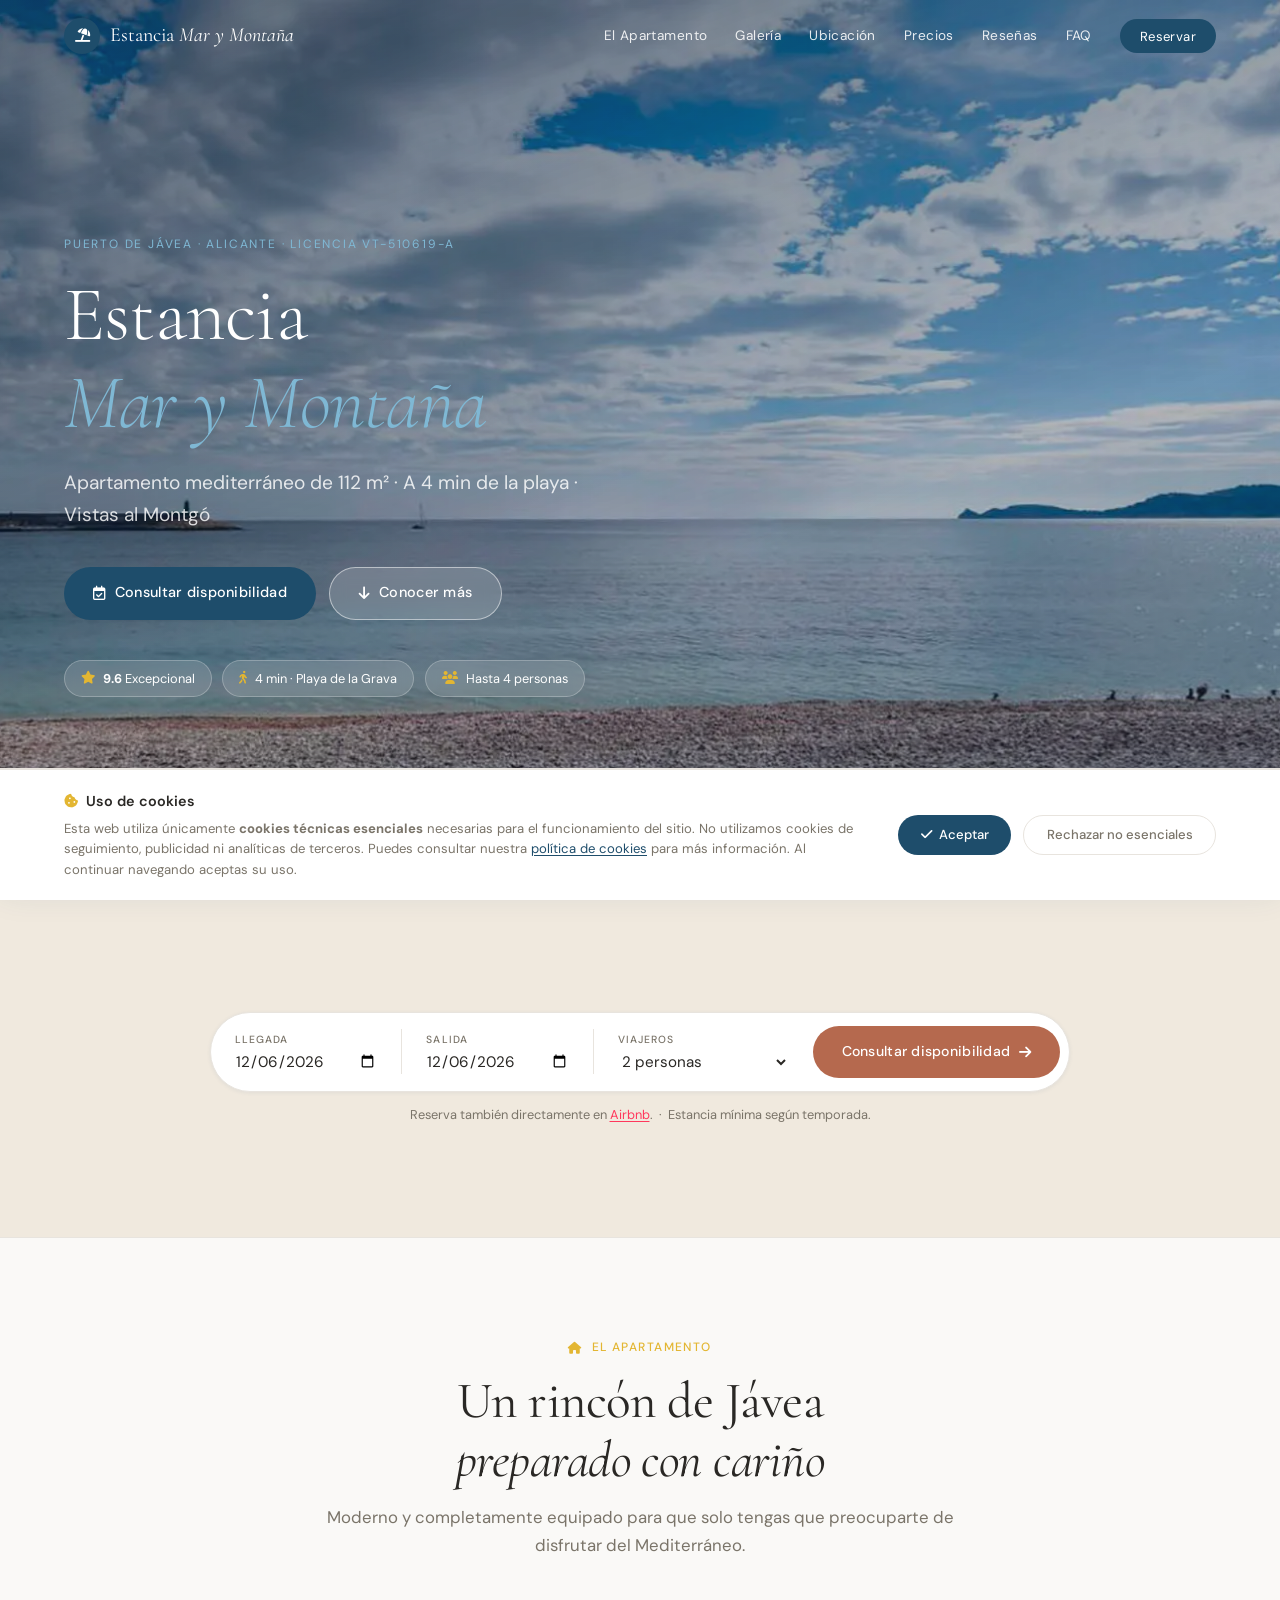
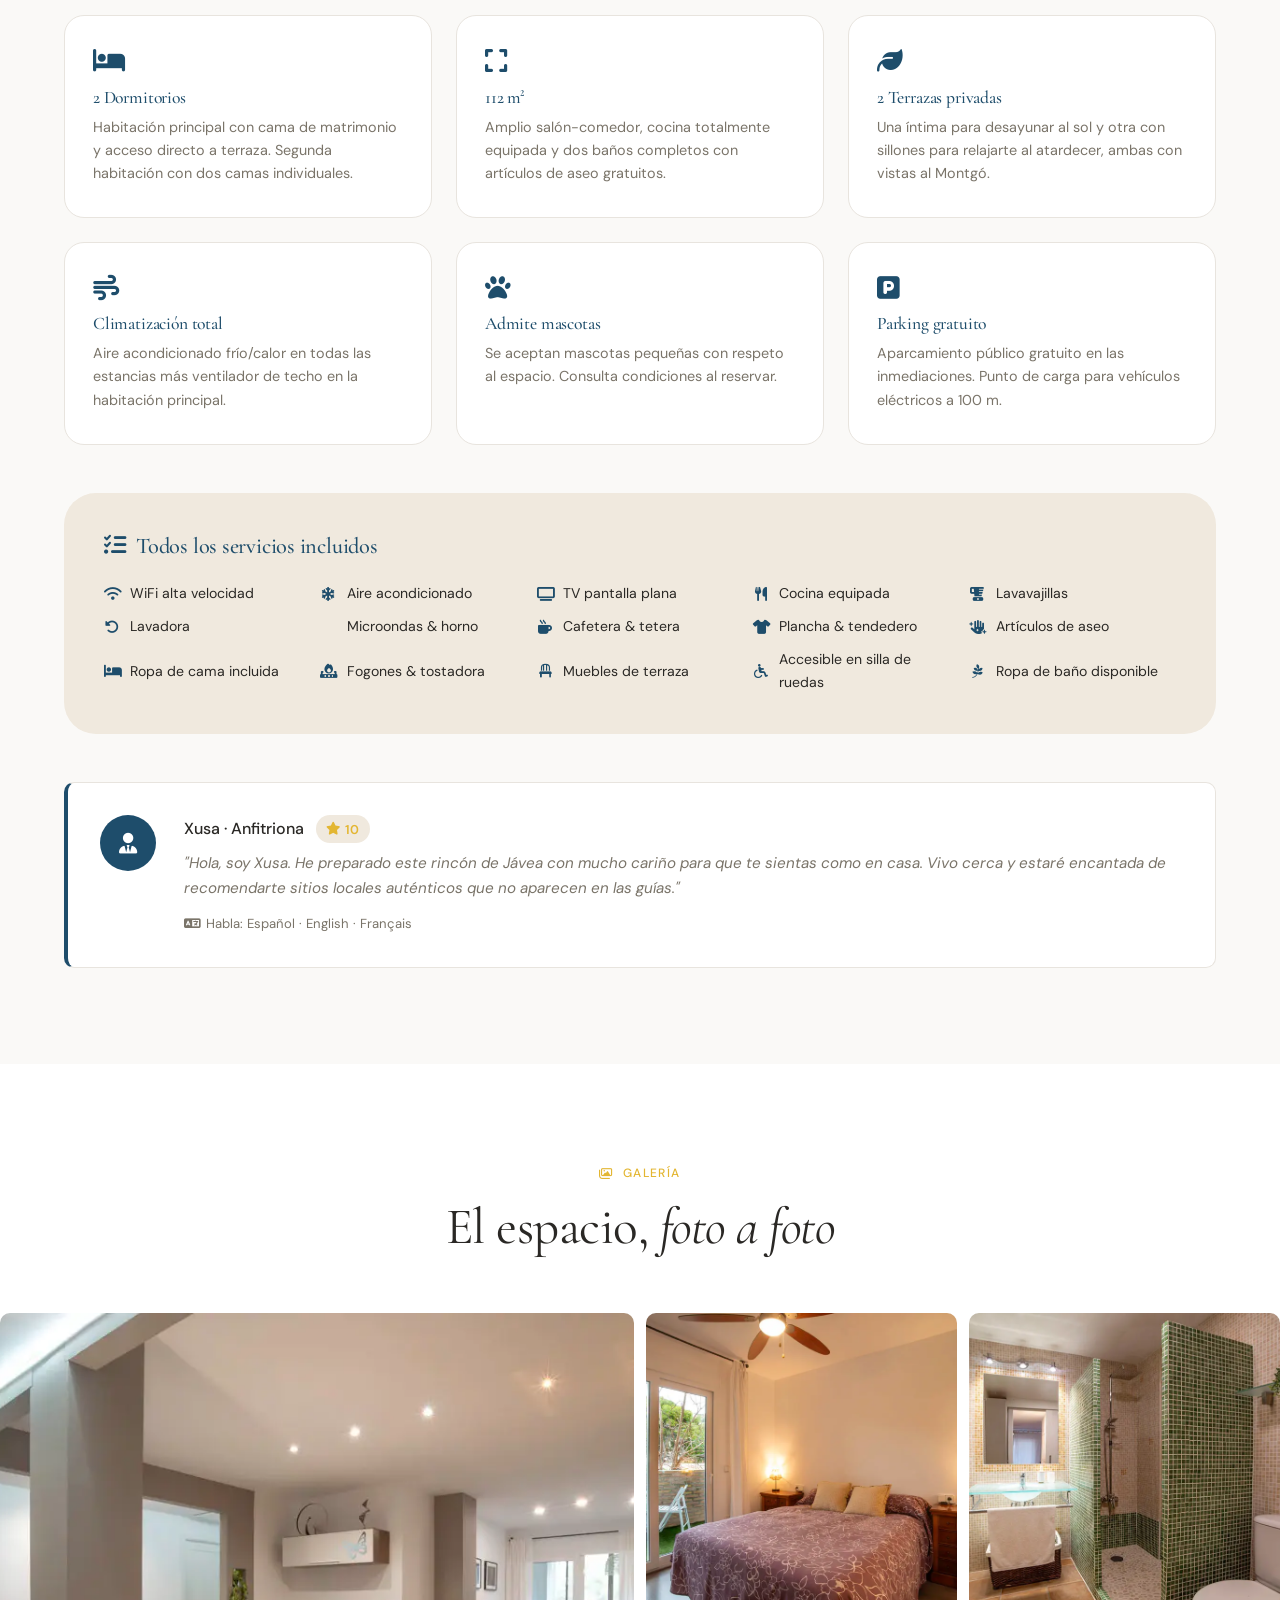
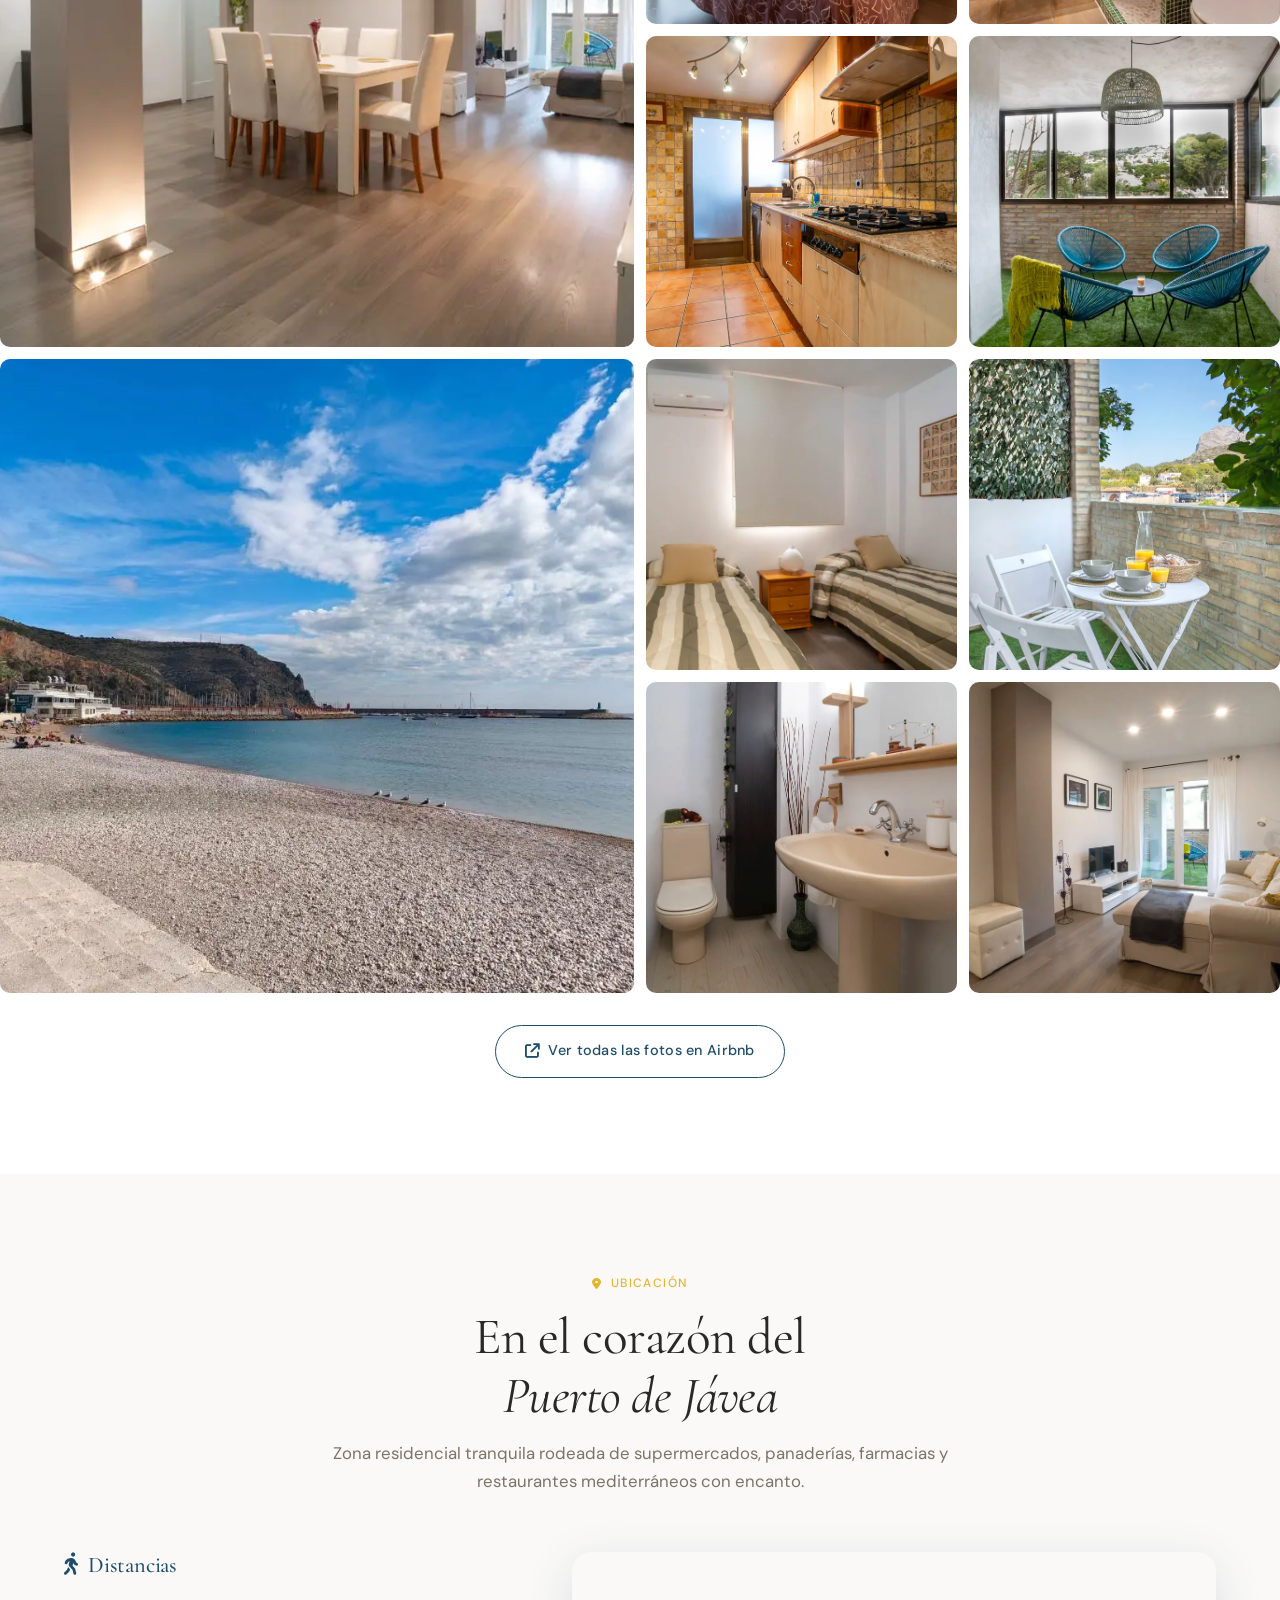
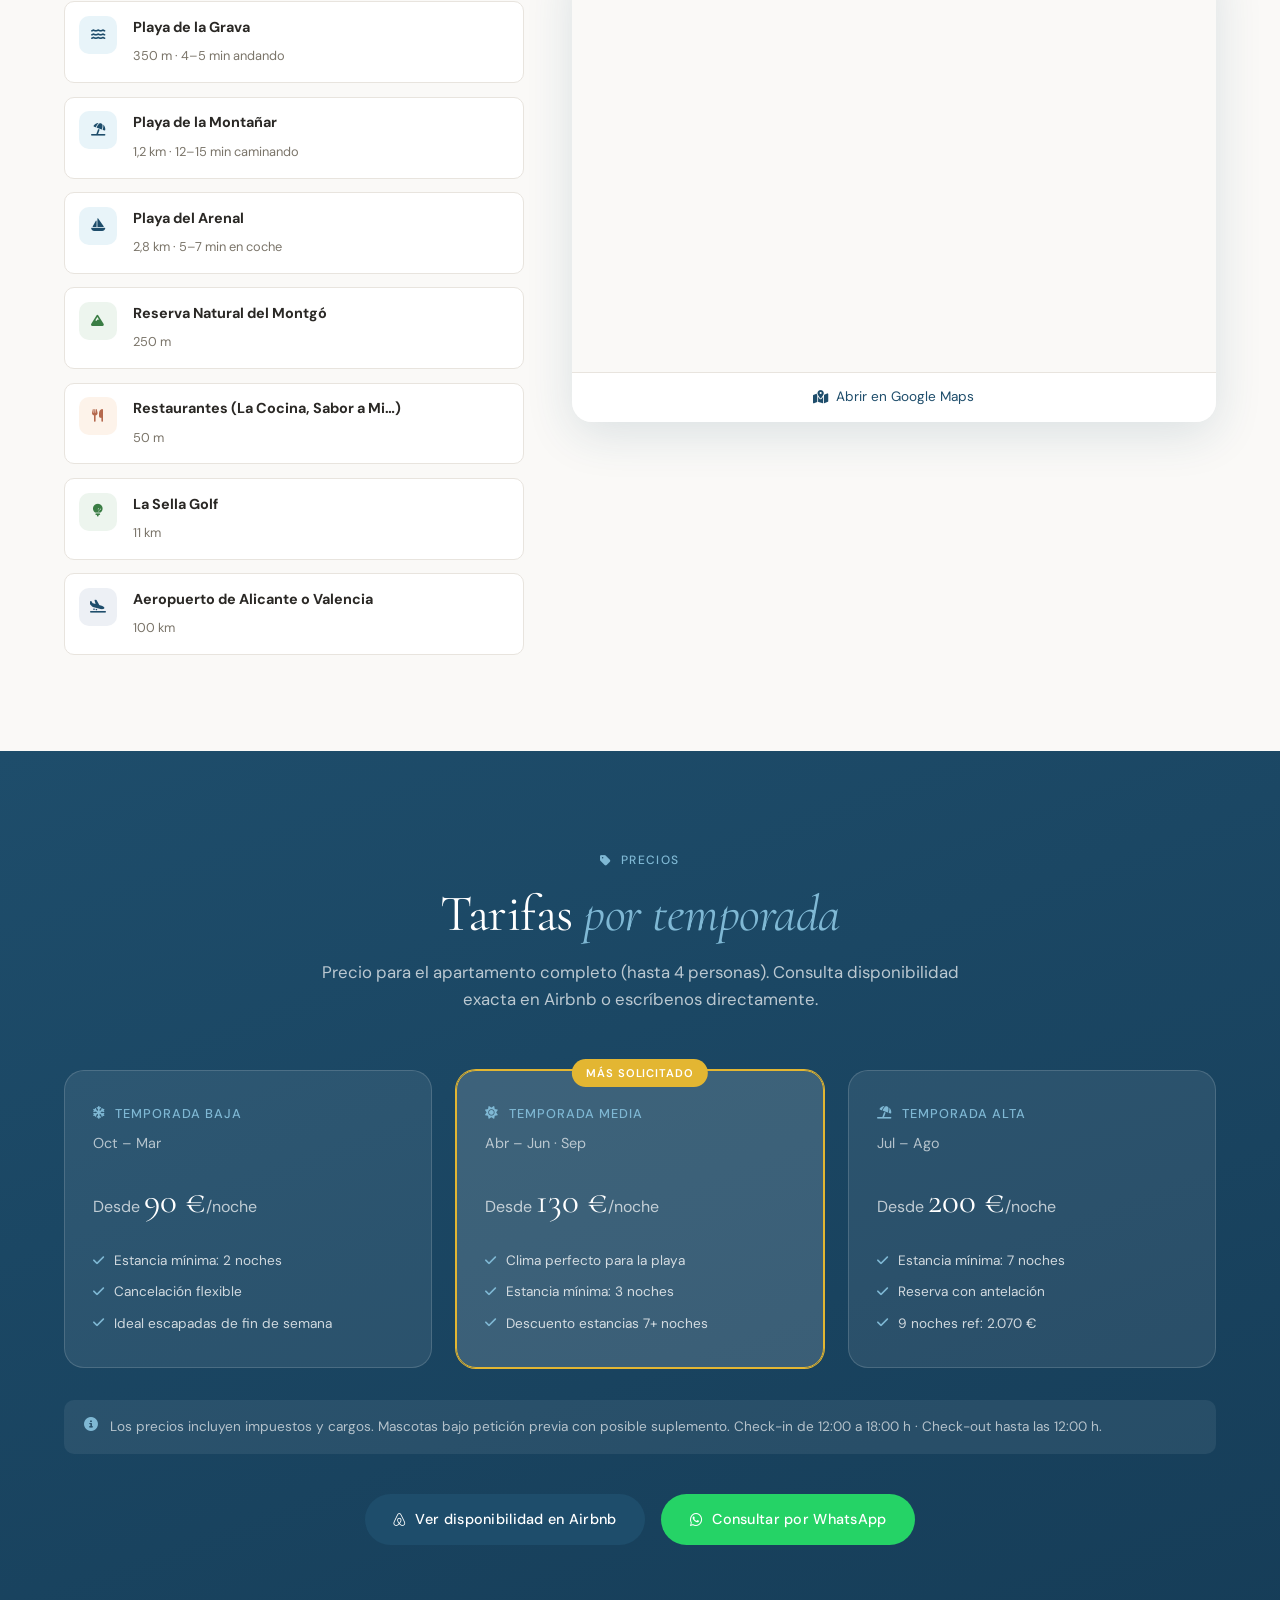
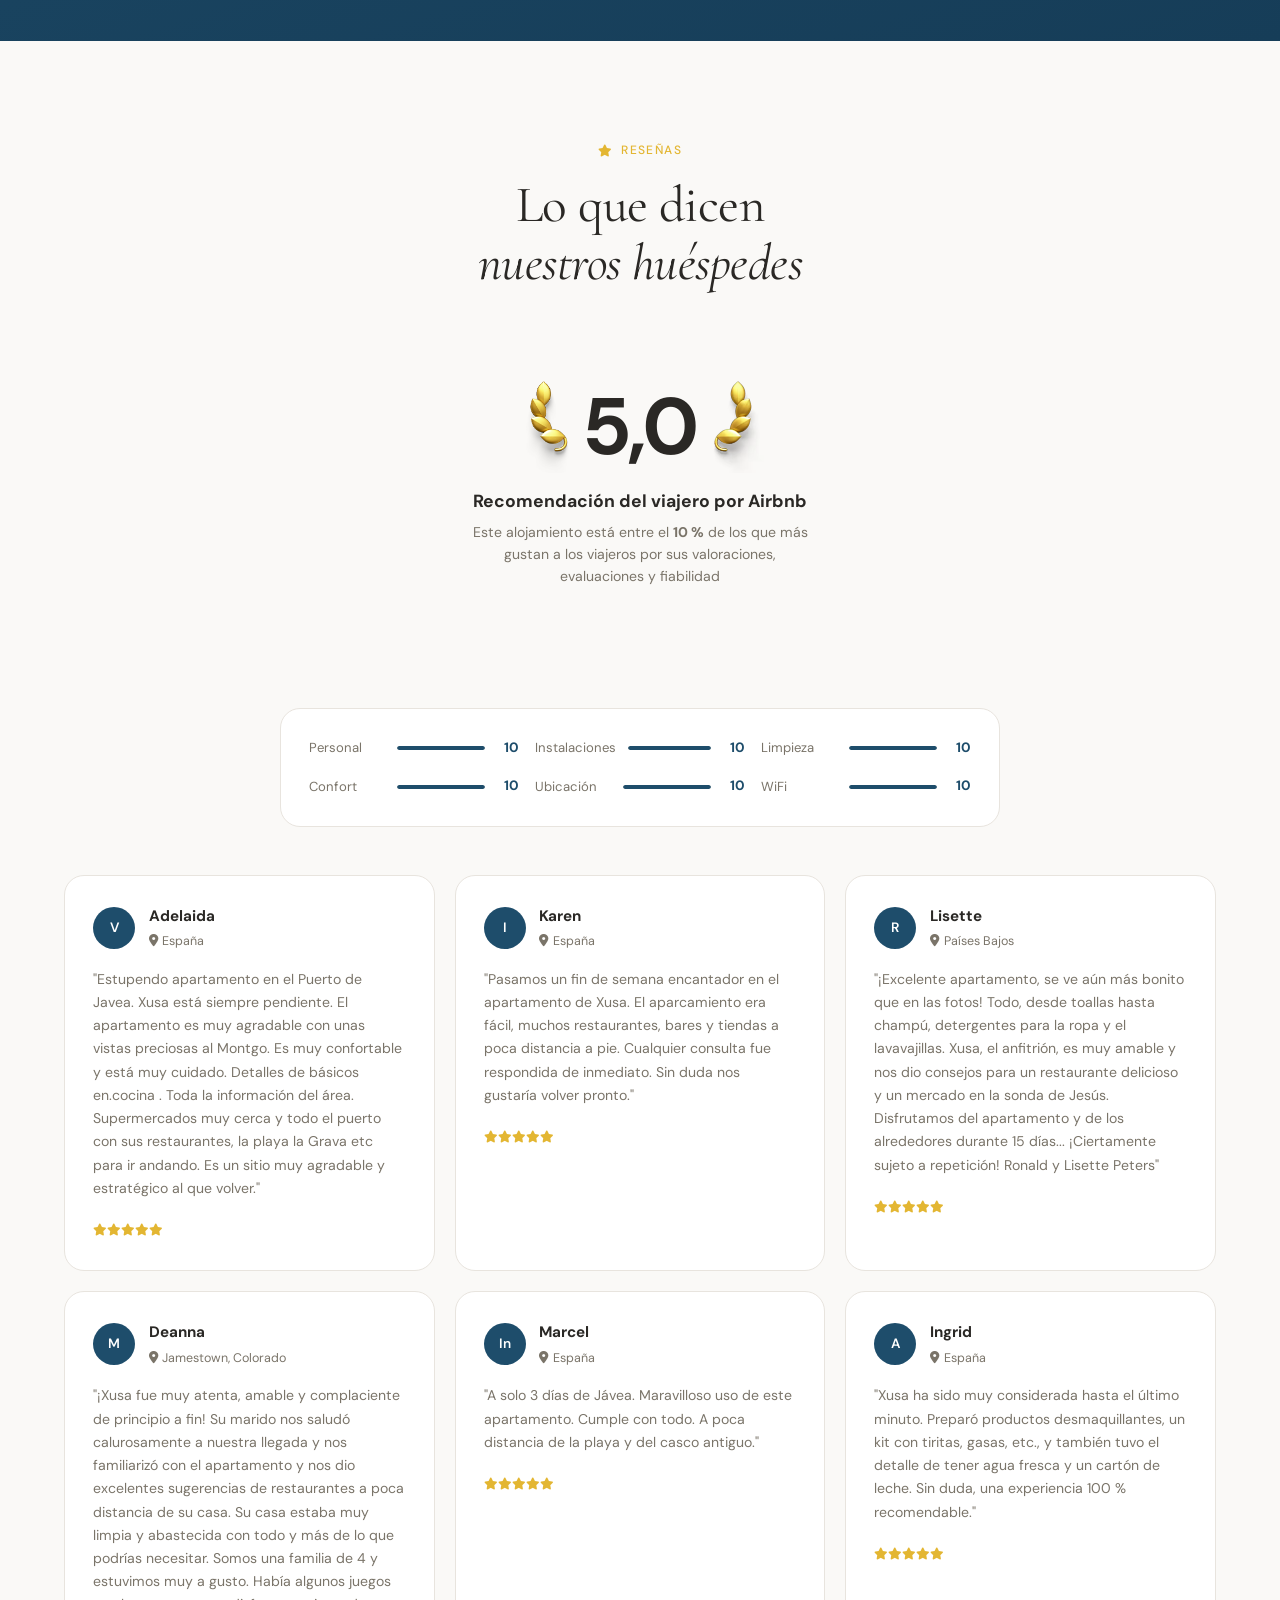
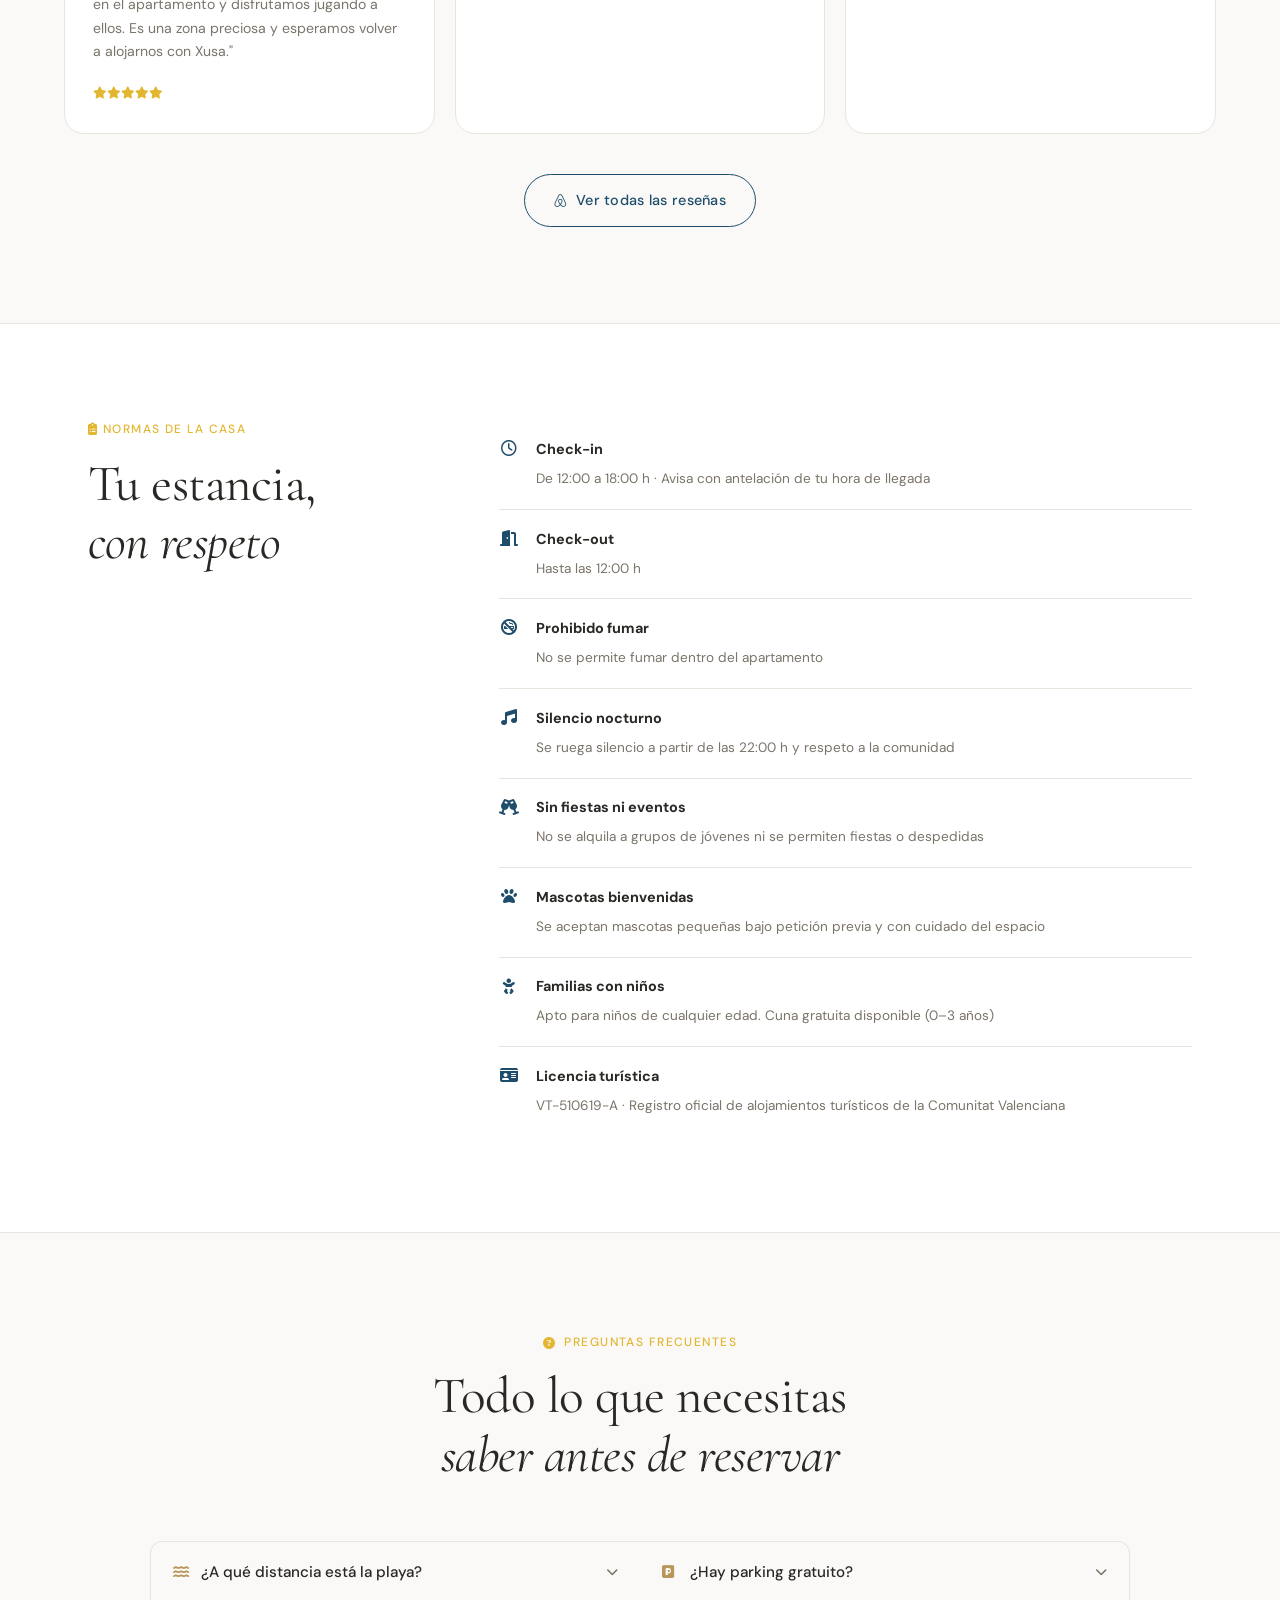
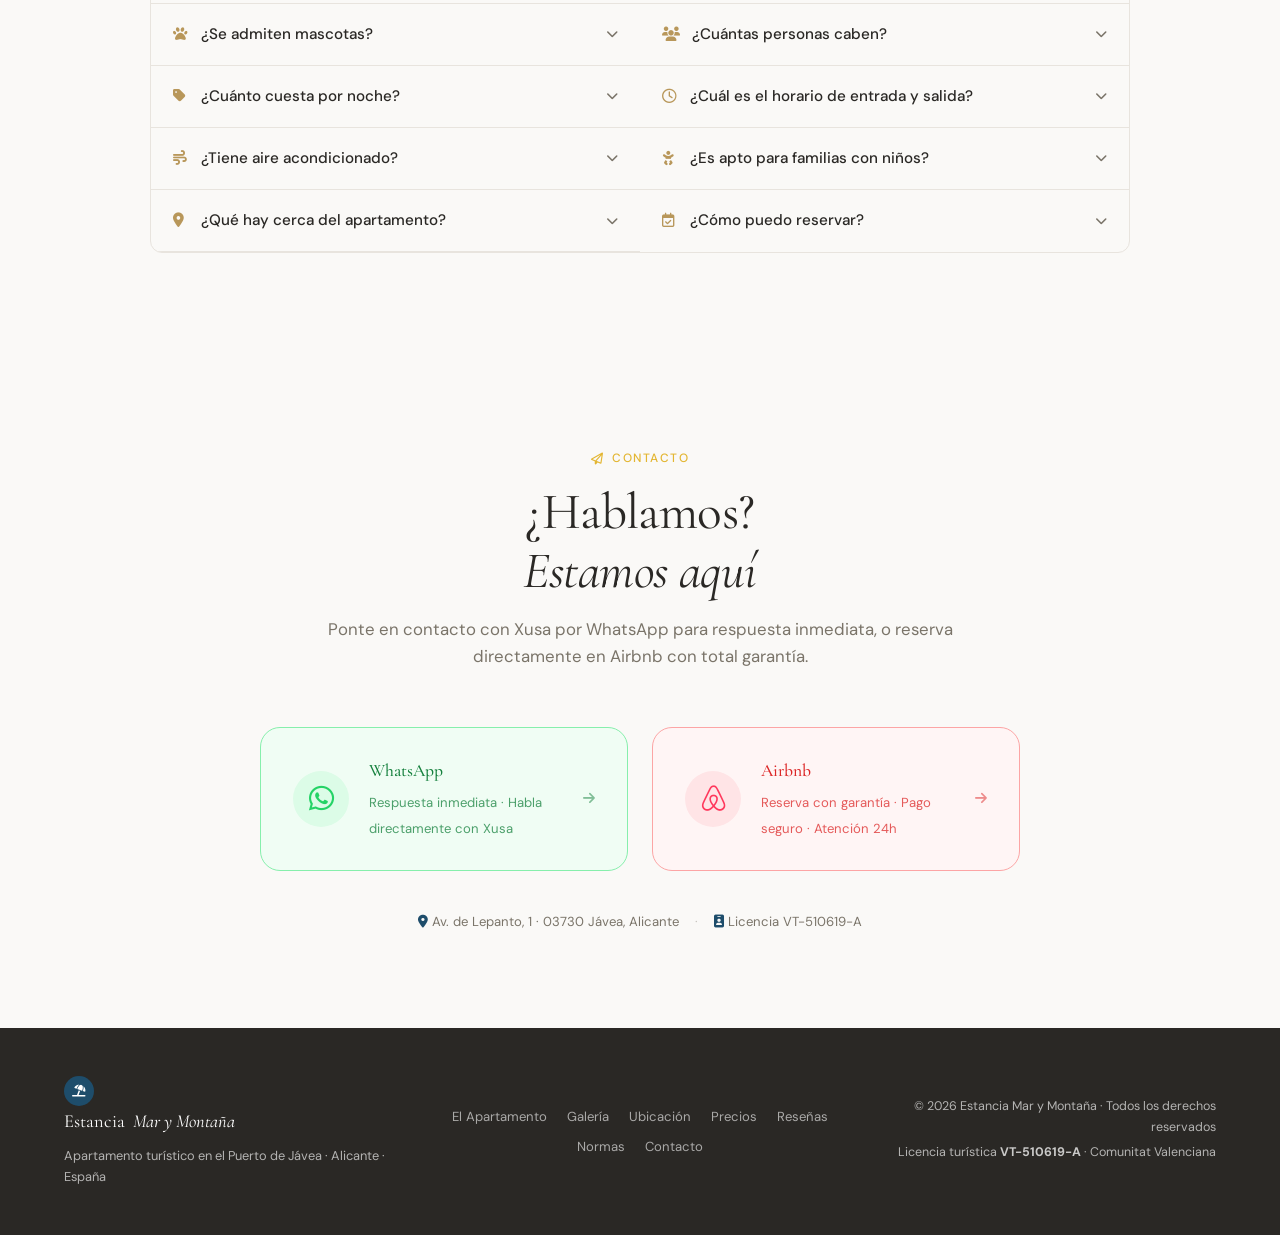
==== commit 97ba9936: "actualizacionschema" ====
--- a/es/index.html
+++ b/es/index.html
@@ -29,6 +29,8 @@
   <!-- <link rel="alternate" hreflang="en" href="https://www.estanciamarymontana.com/en/" /> -->
   <!-- <link rel="alternate" hreflang="fr" href="https://www.estanciamarymontana.com/fr/" /> -->
   <link rel="alternate" hreflang="x-default" href="https://www.estanciamarymontana.com/es/" />
+  <link rel="icon" href="/img/favicon.ico" type="image/x-icon" />
+  <link rel="apple-touch-icon" href="/img/apple-touch-icon.png" />
 
   <!-- GEO Meta Tags -->
   <meta name="geo.region" content="ES-VC" />
@@ -53,15 +55,19 @@
   <meta name="twitter:description" content="Apartamento mediterráneo de 112 m² a 4 min de la playa. Vistas al Montgó, 2 terrazas privadas." />
   <meta name="twitter:image" content="https://images.unsplash.com/photo-1558618666-fcd25c85cd64?w=1200&q=80" />
 
-  <!-- Schema.org Structured Data -->
-  <script type="application/ld+json">
+<!-- ============================================================
+     BLOQUE SCHEMA LD+JSON COMPLETO
+     Sustituye el bloque <script type="application/ld+json"> del <head>
+============================================================ -->
+<script type="application/ld+json">
+[
   {
     "@context": "https://schema.org",
     "@type": "LodgingBusiness",
     "name": "Estancia Mar y Montaña",
-    "description": "Apartamento turístico de 112 m² en el puerto de Jávea con 2 habitaciones, 2 terrazas privadas con vistas al Montgó y a 4 minutos de la Playa de la Grava.",
+    "description": "Apartamento turístico de 112 m² en el puerto de Jávea con 2 habitaciones, 2 terrazas privadas con vistas al Montgó, a 4 minutos a pie de la Playa de la Grava. Aire acondicionado, WiFi gratuito, parking gratuito y admite mascotas.",
     "url": "https://www.estanciamarymontana.com/",
-    "telephone": "+34600000000",
+    "telephone": "+34697359158",
     "address": {
       "@type": "PostalAddress",
       "streetAddress": "Av. de Lepanto, 1",
@@ -75,28 +81,182 @@
       "latitude": 38.7876,
       "longitude": 0.1643
     },
-    "image": "https://images.unsplash.com/photo-1558618666-fcd25c85cd64?w=1200&q=80",
+    "hasMap": "https://maps.google.com/?q=38.7876,0.1643",
+    "image": [
+      "https://www.estanciamarymontana.com/img/hero-image.webp",
+      "https://www.estanciamarymontana.com/img/Salon-comedor.webp",
+      "https://www.estanciamarymontana.com/img/Terraza-vistas.webp",
+      "https://www.estanciamarymontana.com/img/habitacion-principal.webp"
+    ],
+    "priceRange": "€€",
+    "currenciesAccepted": "EUR",
+    "paymentAccepted": "Tarjeta de crédito, transferencia bancaria",
+    "checkinTime": "12:00",
+    "checkoutTime": "12:00",
     "amenityFeature": [
       {"@type": "LocationFeatureSpecification", "name": "WiFi gratuito", "value": true},
       {"@type": "LocationFeatureSpecification", "name": "Aire acondicionado", "value": true},
       {"@type": "LocationFeatureSpecification", "name": "Parking gratuito", "value": true},
-      {"@type": "LocationFeatureSpecification", "name": "Terraza", "value": true},
-      {"@type": "LocationFeatureSpecification", "name": "Admite mascotas", "value": true}
+      {"@type": "LocationFeatureSpecification", "name": "Terraza privada", "value": true},
+      {"@type": "LocationFeatureSpecification", "name": "Admite mascotas", "value": true},
+      {"@type": "LocationFeatureSpecification", "name": "Lavavajillas", "value": true},
+      {"@type": "LocationFeatureSpecification", "name": "Lavadora", "value": true},
+      {"@type": "LocationFeatureSpecification", "name": "Cocina equipada", "value": true},
+      {"@type": "LocationFeatureSpecification", "name": "Televisión", "value": true},
+      {"@type": "LocationFeatureSpecification", "name": "Accesible en silla de ruedas", "value": true},
+      {"@type": "LocationFeatureSpecification", "name": "Cuna disponible", "value": true},
+      {"@type": "LocationFeatureSpecification", "name": "Ropa de cama incluida", "value": true}
     ],
     "aggregateRating": {
       "@type": "AggregateRating",
-      "ratingValue": "9.6",
-      "reviewCount": "7",
-      "bestRating": "10"
+      "ratingValue": "4.8",
+      "reviewCount": "9",
+      "bestRating": "5",
+      "worstRating": "1"
     },
-    "touristType": ["Family", "Couple"],
+    "review": [
+      {
+        "@type": "Review",
+        "author": {"@type": "Person", "name": "Adelaida"},
+        "reviewRating": {"@type": "Rating", "ratingValue": "5", "bestRating": "5"},
+        "reviewBody": "Estupendo apartamento en el Puerto de Javea. Xusa está siempre pendiente. El apartamento es muy agradable con unas vistas preciosas al Montgo. Es muy confortable y está muy cuidado. Supermercados muy cerca y todo el puerto con sus restaurantes, la playa la Grava etc para ir andando. Es un sitio muy agradable y estratégico al que volver.",
+        "inLanguage": "es"
+      },
+      {
+        "@type": "Review",
+        "author": {"@type": "Person", "name": "Karen"},
+        "reviewRating": {"@type": "Rating", "ratingValue": "5", "bestRating": "5"},
+        "reviewBody": "Pasamos un fin de semana encantador en el apartamento de Xusa. El aparcamiento era fácil, muchos restaurantes, bares y tiendas a poca distancia a pie. Cualquier consulta fue respondida de inmediato. Sin duda nos gustaría volver pronto.",
+        "inLanguage": "es"
+      },
+      {
+        "@type": "Review",
+        "author": {"@type": "Person", "name": "Lisette"},
+        "reviewRating": {"@type": "Rating", "ratingValue": "5", "bestRating": "5"},
+        "reviewBody": "Excelente apartamento, se ve aún más bonito que en las fotos. Todo incluido, desde toallas hasta champú y detergentes. Xusa, el anfitrión, es muy amable y nos dio consejos para un restaurante delicioso. Disfrutamos del apartamento y de los alrededores durante 15 días. Ciertamente sujeto a repetición.",
+        "inLanguage": "es"
+      },
+      {
+        "@type": "Review",
+        "author": {"@type": "Person", "name": "Deanna"},
+        "reviewRating": {"@type": "Rating", "ratingValue": "5", "bestRating": "5"},
+        "reviewBody": "Xusa fue muy atenta, amable y complaciente de principio a fin. Su marido nos saludó calurosamente a nuestra llegada y nos familiarizó con el apartamento dándonos excelentes sugerencias de restaurantes. Su casa estaba muy limpia y abastecida con todo y más de lo que podrías necesitar. Somos una familia de 4 y estuvimos muy a gusto. Esperamos volver a alojarnos con Xusa.",
+        "inLanguage": "es"
+      },
+      {
+        "@type": "Review",
+        "author": {"@type": "Person", "name": "Marcel"},
+        "reviewRating": {"@type": "Rating", "ratingValue": "5", "bestRating": "5"},
+        "reviewBody": "Maravilloso uso de este apartamento. Cumple con todo. A poca distancia de la playa y del casco antiguo.",
+        "inLanguage": "es"
+      },
+      {
+        "@type": "Review",
+        "author": {"@type": "Person", "name": "Ingrid"},
+        "reviewRating": {"@type": "Rating", "ratingValue": "5", "bestRating": "5"},
+        "reviewBody": "Xusa ha sido muy considerada hasta el último minuto. Preparó productos desmaquillantes, un kit con tiritas, gasas, etc., y también tuvo el detalle de tener agua fresca y un cartón de leche. Sin duda, una experiencia 100% recomendable.",
+        "inLanguage": "es"
+      }
+    ],
+    "touristType": ["Family", "Couple", "Travelers with pets"],
     "numberOfRooms": 2,
     "floorSize": {"@type": "QuantitativeValue", "value": 112, "unitCode": "MTK"},
     "petsAllowed": true,
     "identifier": "VT-510619-A",
-    "inLanguage": ["es", "en", "fr"]
+    "inLanguage": ["es", "en", "fr"],
+    "sameAs": [
+      "https://www.airbnb.es/rooms/1462335158547780452"
+    ]
+  },
+  {
+    "@context": "https://schema.org",
+    "@type": "FAQPage",
+    "mainEntity": [
+      {
+        "@type": "Question",
+        "name": "¿A qué distancia está la playa?",
+        "acceptedAnswer": {
+          "@type": "Answer",
+          "text": "La Playa de la Grava está a solo 350 metros, unos 4-5 minutos andando. La Playa de la Montañar se encuentra a 1,2 km (12-15 min a pie) y la Playa del Arenal a 2,8 km (5-7 min en coche)."
+        }
+      },
+      {
+        "@type": "Question",
+        "name": "¿El apartamento tiene parking gratuito?",
+        "acceptedAnswer": {
+          "@type": "Answer",
+          "text": "Sí, hay aparcamiento público gratuito en las inmediaciones del apartamento. Además, hay un punto de carga para vehículos eléctricos a 100 metros."
+        }
+      },
+      {
+        "@type": "Question",
+        "name": "¿Se admiten mascotas en el apartamento?",
+        "acceptedAnswer": {
+          "@type": "Answer",
+          "text": "Sí, se admiten mascotas pequeñas bajo petición previa y con respeto al espacio. Puede haber un suplemento adicional. Consúltalo al reservar."
+        }
+      },
+      {
+        "@type": "Question",
+        "name": "¿Cuántas personas caben en el apartamento?",
+        "acceptedAnswer": {
+          "@type": "Answer",
+          "text": "El apartamento tiene capacidad para hasta 4 personas. Cuenta con 2 dormitorios: una habitación principal con cama de matrimonio y una segunda habitación con dos camas individuales."
+        }
+      },
+      {
+        "@type": "Question",
+        "name": "¿Cuánto cuesta el apartamento por noche?",
+        "acceptedAnswer": {
+          "@type": "Answer",
+          "text": "Las tarifas varían según temporada: desde 90 €/noche en temporada baja (octubre a marzo), desde 130 €/noche en temporada media (abril a junio y septiembre), y desde 200 €/noche en temporada alta (julio y agosto). Los precios incluyen impuestos."
+        }
+      },
+      {
+        "@type": "Question",
+        "name": "¿Cuál es el horario de check-in y check-out?",
+        "acceptedAnswer": {
+          "@type": "Answer",
+          "text": "El check-in es de 12:00 a 18:00 horas. El check-out es hasta las 12:00 horas. Es importante avisar con antelación de la hora de llegada."
+        }
+      },
+      {
+        "@type": "Question",
+        "name": "¿El apartamento tiene aire acondicionado?",
+        "acceptedAnswer": {
+          "@type": "Answer",
+          "text": "Sí, el apartamento dispone de aire acondicionado frío/calor en todas las estancias, además de ventilador de techo en la habitación principal."
+        }
+      },
+      {
+        "@type": "Question",
+        "name": "¿Cómo se puede reservar el apartamento?",
+        "acceptedAnswer": {
+          "@type": "Answer",
+          "text": "Puedes reservar directamente a través de Airbnb (https://www.airbnb.es/rooms/1462335158547780452) o contactar con la anfitriona Xusa por WhatsApp en el +34 697 359 158 para reserva directa y respuesta inmediata."
+        }
+      },
+      {
+        "@type": "Question",
+        "name": "¿Qué hay cerca del apartamento en Jávea?",
+        "acceptedAnswer": {
+          "@type": "Answer",
+          "text": "El apartamento está en el Puerto de Jávea, a 50 metros de restaurantes como La Cocina y Sabor a Mi, con supermercados y farmacias a poca distancia. La Reserva Natural del Montgó está a 250 metros. El casco histórico de Jávea y el campo de golf La Sella están a pocos kilómetros."
+        }
+      },
+      {
+        "@type": "Question",
+        "name": "¿Es apto para familias con niños?",
+        "acceptedAnswer": {
+          "@type": "Answer",
+          "text": "Sí, el apartamento es apto para niños de cualquier edad. Se puede solicitar una cuna gratuita para bebés de 0 a 3 años. El apartamento también es accesible para personas en silla de ruedas."
+        }
+      }
+    ]
   }
-  </script>
+]
+</script>
+
 
   <!-- Fonts -->
   <link rel="preconnect" href="https://fonts.googleapis.com" />
@@ -127,7 +287,9 @@
           <li><a href="#ubicacion">Ubicación</a></li>
           <li><a href="#precios">Precios</a></li>
           <li><a href="#resenas">Reseñas</a></li>
+          <li><a href="#faq">FAQ</a></li>
           <li><a href="#contacto" class="nav-cta">Reservar</a></li>
+
         </ul>
       </nav>
       <button class="menu-toggle" aria-label="Abrir menú" aria-expanded="false" aria-controls="mobile-menu">
@@ -142,7 +304,9 @@
         <li><a href="#ubicacion">Ubicación</a></li>
         <li><a href="#precios">Precios</a></li>
         <li><a href="#resenas">Reseñas</a></li>
+        <li><a href="#faq">FAQ</a></li>
         <li><a href="#contacto">Reservar</a></li>
+        
       </ul>
     </nav>
   </header>
@@ -158,6 +322,8 @@
           src="/img/hero-image.webp"
           alt="Terraza con vistas al mar mediterráneo en Jávea"
           class="hero-img"
+          width="1920"
+          height="1080"
           loading="eager"
           fetchpriority="high"
         />
@@ -246,7 +412,7 @@
         <div class="section-header reveal-up">
           <span class="section-label"><i class="fa-solid fa-house"></i> El apartamento</span>
           <h2>Un rincón de Jávea<br /><em>preparado con cariño</em></h2>
-          <p class="section-intro">Luminoso, moderno y completamente equipado para que solo tengas que preocuparte de disfrutar del Mediterráneo.</p>
+          <p class="section-intro">Moderno y completamente equipado para que solo tengas que preocuparte de disfrutar del Mediterráneo.</p>
         </div>
 
         <div class="feature-grid">
@@ -258,7 +424,7 @@
           <div class="feature-card reveal-up delay-2">
             <i class="fa-solid fa-expand"></i>
             <h3>112 m²</h3>
-            <p>Amplio salón-comedor luminoso, cocina totalmente equipada y dos baños completos con artículos de aseo gratuitos.</p>
+            <p>Amplio salón-comedor, cocina totalmente equipada y dos baños completos con artículos de aseo gratuitos.</p>
           </div>
           <div class="feature-card reveal-up delay-3">
             <i class="fa-solid fa-leaf"></i>
@@ -741,6 +907,142 @@
       </div>
     </section>
 
+
+<!-- ============================================================
+     BLOQUE 2 · SECCIÓN FAQ VISIBLE EN EL HTML
+     Inserta justo antes de: <section class="section contacto" id="contacto">
+============================================================ -->
+<section class="section faq" id="faq">
+  <div class="container">
+    <div class="section-header reveal-up">
+      <span class="section-label"><i class="fa-solid fa-circle-question"></i> Preguntas frecuentes</span>
+      <h2>Todo lo que necesitas<br /><em>saber antes de reservar</em></h2>
+    </div>
+
+    <div class="faq-grid reveal-up">
+
+      <details class="faq-item">
+        <summary class="faq-question">
+          <i class="fa-solid fa-water"></i>
+          <span>¿A qué distancia está la playa?</span>
+          <i class="fa-solid fa-chevron-down faq-chevron"></i>
+        </summary>
+        <div class="faq-answer">
+          <p>La <strong>Playa de la Grava</strong> está a solo 350 metros — unos 4-5 minutos andando. La Playa de la Montañar se encuentra a 1,2 km (12-15 min a pie) y la Playa del Arenal a 2,8 km (5-7 min en coche).</p>
+        </div>
+      </details>
+
+      <details class="faq-item">
+        <summary class="faq-question">
+          <i class="fa-solid fa-square-parking"></i>
+          <span>¿Hay parking gratuito?</span>
+          <i class="fa-solid fa-chevron-down faq-chevron"></i>
+        </summary>
+        <div class="faq-answer">
+          <p>Sí, hay aparcamiento público <strong>gratuito</strong> en las inmediaciones. Además, hay un punto de carga para <strong>vehículos eléctricos</strong> a 100 metros.</p>
+        </div>
+      </details>
+
+      <details class="faq-item">
+        <summary class="faq-question">
+          <i class="fa-solid fa-paw"></i>
+          <span>¿Se admiten mascotas?</span>
+          <i class="fa-solid fa-chevron-down faq-chevron"></i>
+        </summary>
+        <div class="faq-answer">
+          <p>Sí, se admiten <strong>mascotas pequeñas</strong> bajo petición previa y con respeto al espacio. Puede aplicarse un pequeño suplemento. Consúltalo al reservar.</p>
+        </div>
+      </details>
+
+      <details class="faq-item">
+        <summary class="faq-question">
+          <i class="fa-solid fa-users"></i>
+          <span>¿Cuántas personas caben?</span>
+          <i class="fa-solid fa-chevron-down faq-chevron"></i>
+        </summary>
+        <div class="faq-answer">
+          <p>El apartamento tiene capacidad para hasta <strong>4 personas</strong>: habitación principal con cama de matrimonio y segunda habitación con dos camas individuales.</p>
+        </div>
+      </details>
+
+      <details class="faq-item">
+        <summary class="faq-question">
+          <i class="fa-solid fa-tag"></i>
+          <span>¿Cuánto cuesta por noche?</span>
+          <i class="fa-solid fa-chevron-down faq-chevron"></i>
+        </summary>
+        <div class="faq-answer">
+          <p>Las tarifas varían por temporada:</p>
+          <ul>
+            <li><strong>Temporada baja</strong> (oct–mar): desde 90 €/noche</li>
+            <li><strong>Temporada media</strong> (abr–jun, sep): desde 130 €/noche</li>
+            <li><strong>Temporada alta</strong> (jul–ago): desde 200 €/noche</li>
+          </ul>
+          <p>Todos los precios incluyen impuestos.</p>
+        </div>
+      </details>
+
+      <details class="faq-item">
+        <summary class="faq-question">
+          <i class="fa-regular fa-clock"></i>
+          <span>¿Cuál es el horario de entrada y salida?</span>
+          <i class="fa-solid fa-chevron-down faq-chevron"></i>
+        </summary>
+        <div class="faq-answer">
+          <p><strong>Check-in:</strong> de 12:00 a 18:00 h — avisa con antelación de tu hora de llegada.<br />
+          <strong>Check-out:</strong> hasta las 12:00 h.</p>
+        </div>
+      </details>
+
+      <details class="faq-item">
+        <summary class="faq-question">
+          <i class="fa-solid fa-wind"></i>
+          <span>¿Tiene aire acondicionado?</span>
+          <i class="fa-solid fa-chevron-down faq-chevron"></i>
+        </summary>
+        <div class="faq-answer">
+          <p>Sí, hay <strong>aire acondicionado frío/calor en todas las estancias</strong>, más ventilador de techo en la habitación principal.</p>
+        </div>
+      </details>
+
+      <details class="faq-item">
+        <summary class="faq-question">
+          <i class="fa-solid fa-baby"></i>
+          <span>¿Es apto para familias con niños?</span>
+          <i class="fa-solid fa-chevron-down faq-chevron"></i>
+        </summary>
+        <div class="faq-answer">
+          <p>Totalmente. El apartamento es apto para <strong>niños de cualquier edad</strong>. Se puede solicitar una <strong>cuna gratuita</strong> para bebés de 0 a 3 años. También es accesible para personas en silla de ruedas.</p>
+        </div>
+      </details>
+
+      <details class="faq-item">
+        <summary class="faq-question">
+          <i class="fa-solid fa-location-dot"></i>
+          <span>¿Qué hay cerca del apartamento?</span>
+          <i class="fa-solid fa-chevron-down faq-chevron"></i>
+        </summary>
+        <div class="faq-answer">
+          <p>Restaurantes a 50 metros, supermercados y farmacias a poca distancia, la <strong>Reserva Natural del Montgó</strong> a 250 m y el casco histórico de Jávea a pocos kilómetros. El puerto concentra todo lo necesario para unas vacaciones sin coche.</p>
+        </div>
+      </details>
+
+      <details class="faq-item">
+        <summary class="faq-question">
+          <i class="fa-regular fa-calendar-check"></i>
+          <span>¿Cómo puedo reservar?</span>
+          <i class="fa-solid fa-chevron-down faq-chevron"></i>
+        </summary>
+        <div class="faq-answer">
+          <p>Puedes reservar por <strong>Airbnb</strong> con pago seguro y garantía, o contactar directamente con Xusa por <strong>WhatsApp</strong> (+34 697 359 158) para respuesta inmediata y gestión directa.</p>
+        </div>
+      </details>
+
+    </div>
+  </div>
+</section>
+
+
     <!-- ============================================================
          CONTACTO / RESERVA
     ============================================================ -->
--- a/css/style.css
+++ b/css/style.css
@@ -1766,3 +1766,78 @@
   .cookie-modal-actions { flex-direction: column; }
   .cookie-modal-actions .btn-cookie { width: 100%; justify-content: center; }
 }
+/* ============================================================
+   FAQ
+============================================================ */
+.faq-grid {
+  display: grid;
+  grid-template-columns: repeat(auto-fit, minmax(min(100%, 480px), 1fr));
+  gap: 0;
+  border: 1px solid var(--color-border, rgba(0,0,0,.1));
+  border-radius: 12px;
+  overflow: hidden;
+  max-width: 980px;
+  margin: 0 auto;
+}
+
+.faq-item {
+  border-bottom: 1px solid var(--color-border, rgba(0,0,0,.08));
+}
+
+.faq-item:last-child {
+  border-bottom: none;
+}
+
+.faq-question {
+  display: flex;
+  align-items: center;
+  gap: 12px;
+  padding: 18px 22px;
+  cursor: pointer;
+  list-style: none;
+  font-weight: 500;
+  font-size: 0.95rem;
+  transition: background 0.2s;
+}
+
+.faq-question::-webkit-details-marker { display: none; }
+
+.faq-question:hover {
+  background: rgba(0,0,0,.03);
+}
+
+.faq-question > i:first-child {
+  color: var(--color-accent, #b8975a);
+  font-size: 0.9rem;
+  min-width: 16px;
+}
+
+.faq-question span {
+  flex: 1;
+}
+
+.faq-chevron {
+  font-size: 0.75rem;
+  color: var(--color-text-muted, #888);
+  transition: transform 0.25s ease;
+}
+
+details[open] .faq-chevron {
+  transform: rotate(180deg);
+}
+
+.faq-answer {
+  padding: 0 22px 18px 50px;
+  font-size: 0.9rem;
+  line-height: 1.7;
+  color: var(--color-text-secondary, #555);
+}
+
+.faq-answer ul {
+  margin: 8px 0;
+  padding-left: 1.2rem;
+}
+
+.faq-answer li {
+  margin-bottom: 4px;
+}
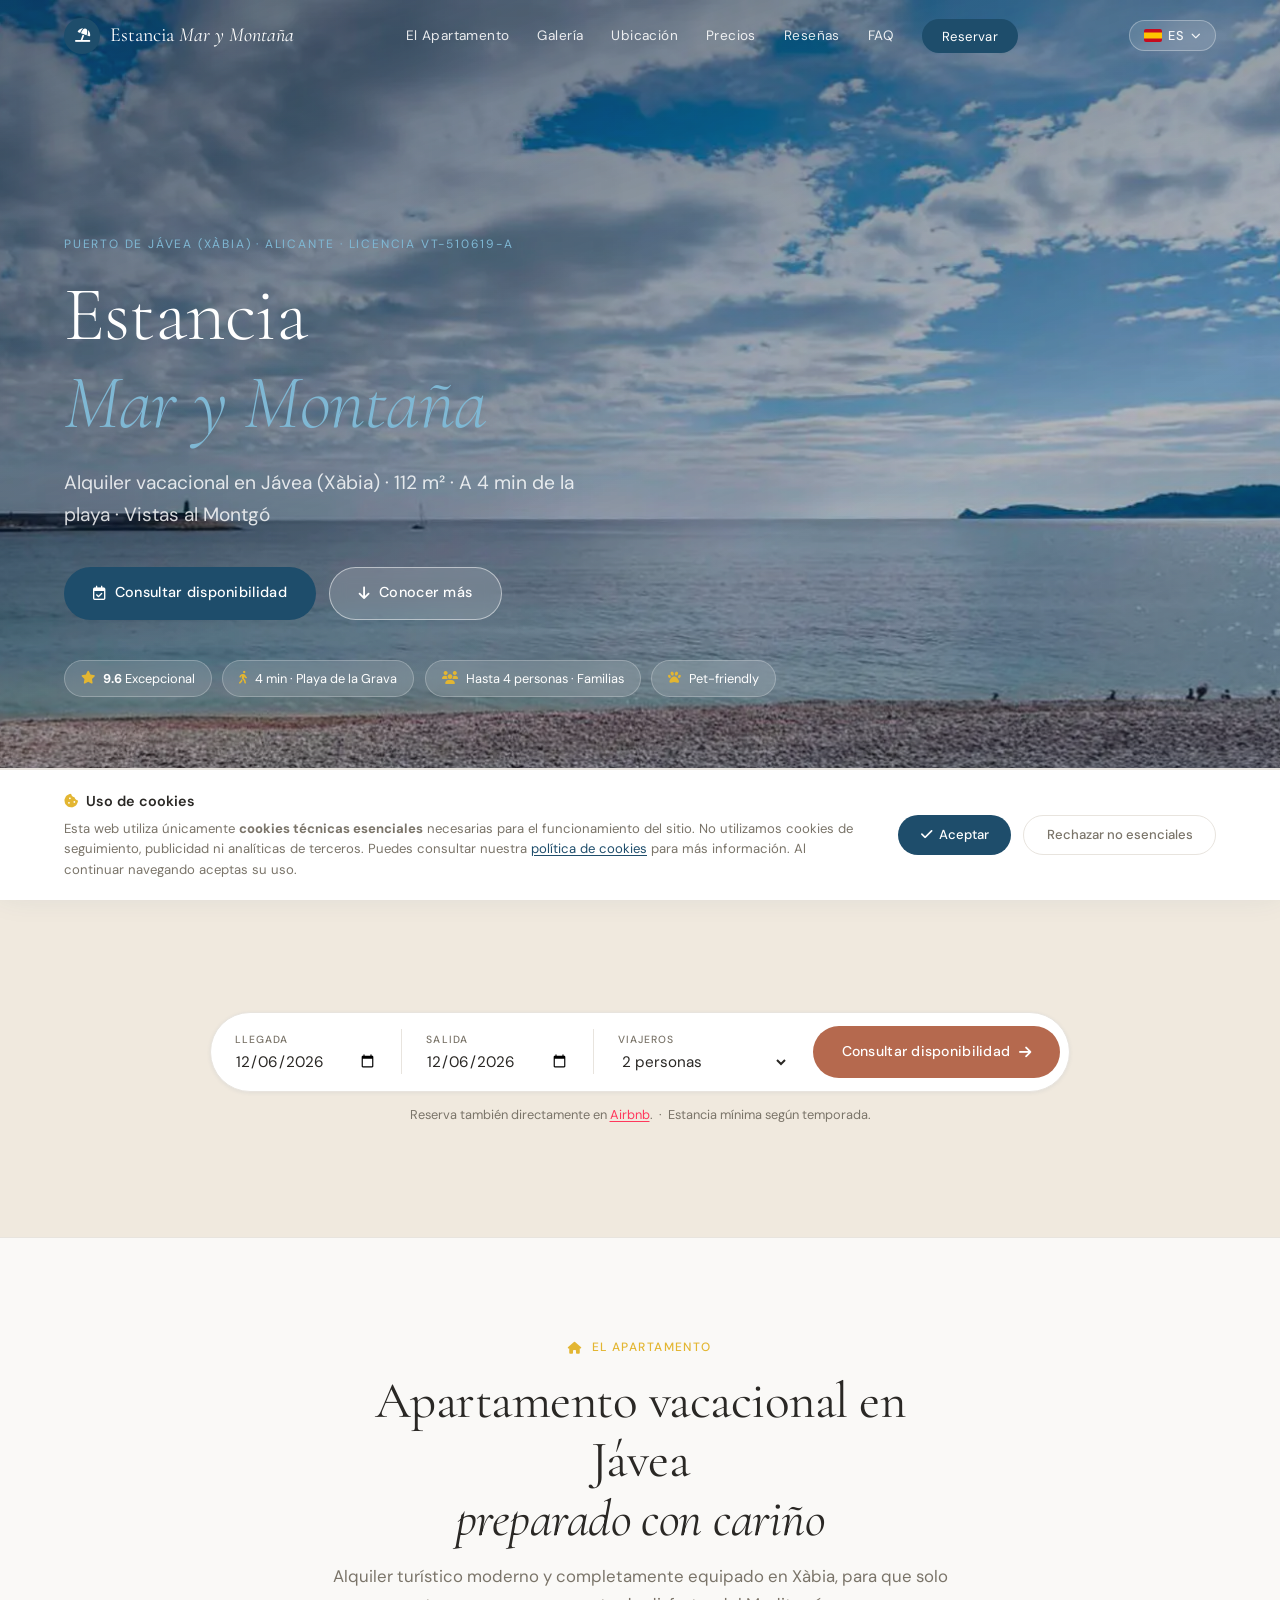
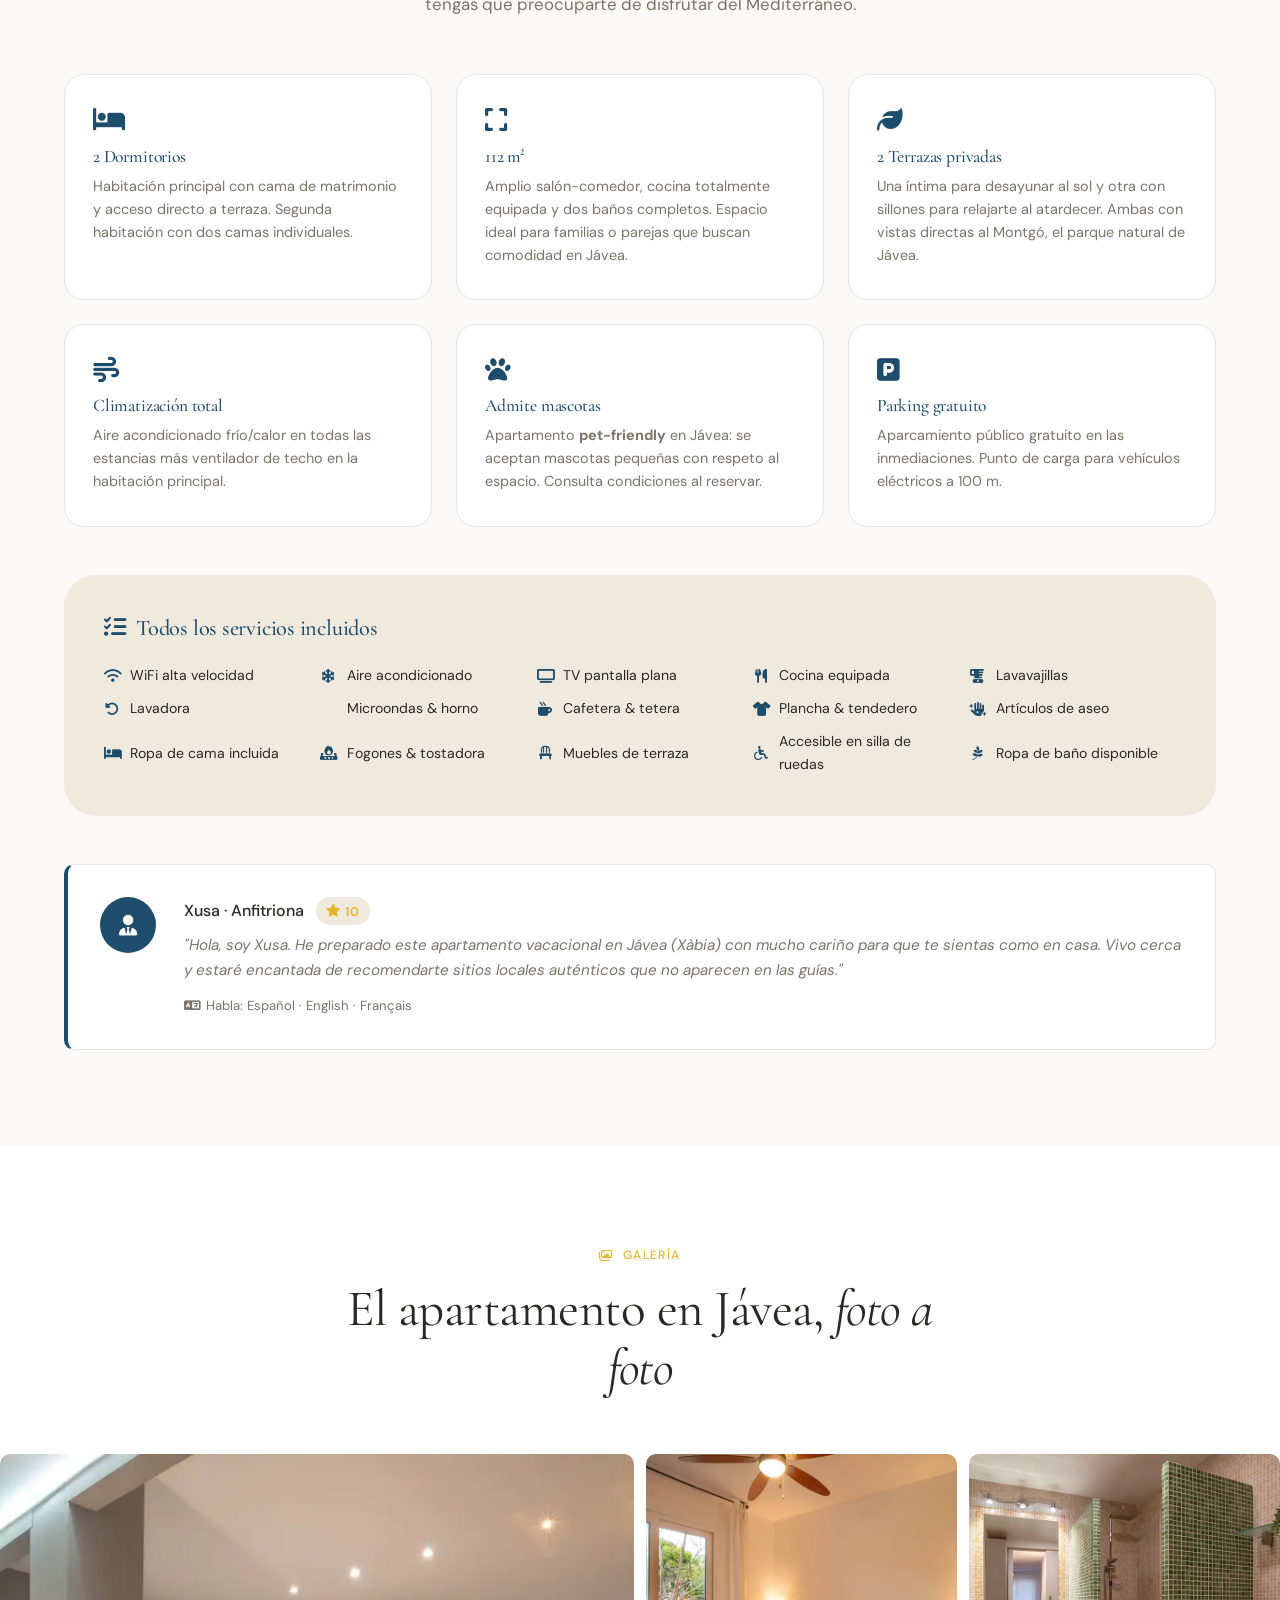
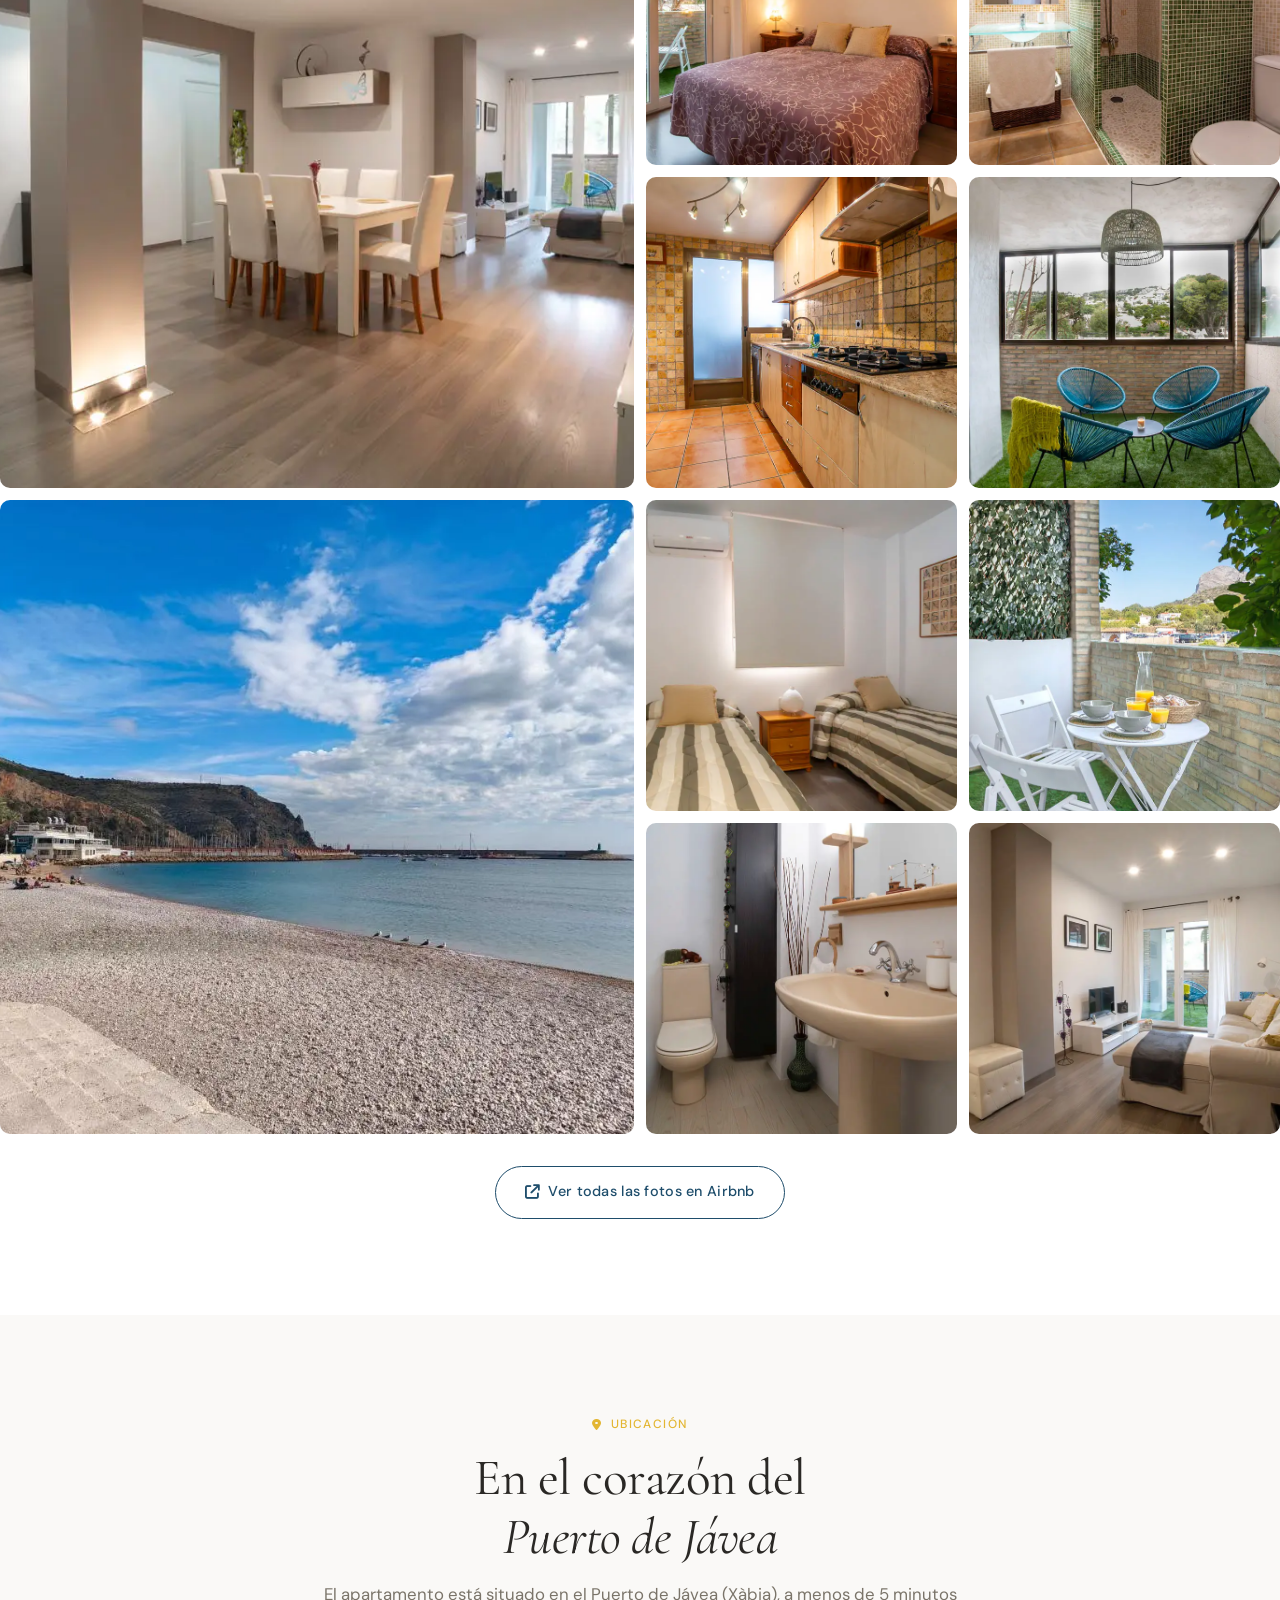
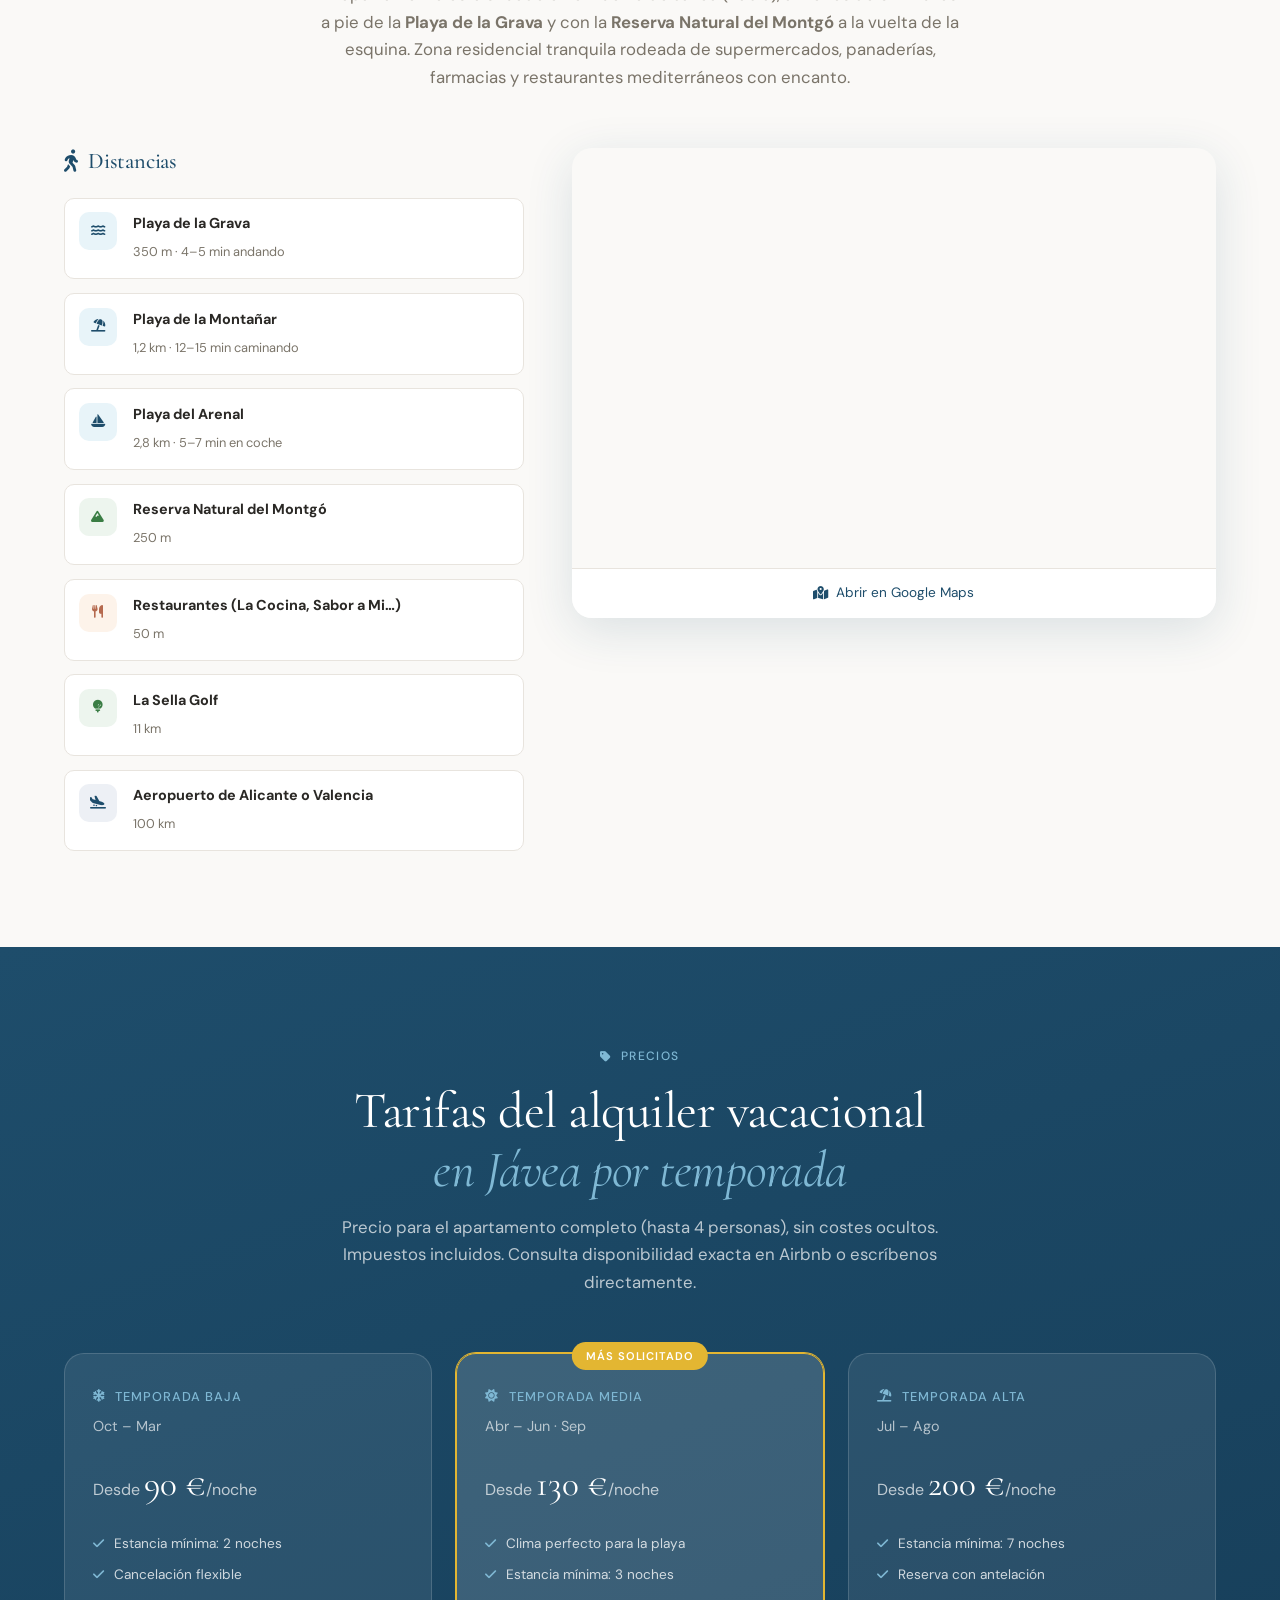
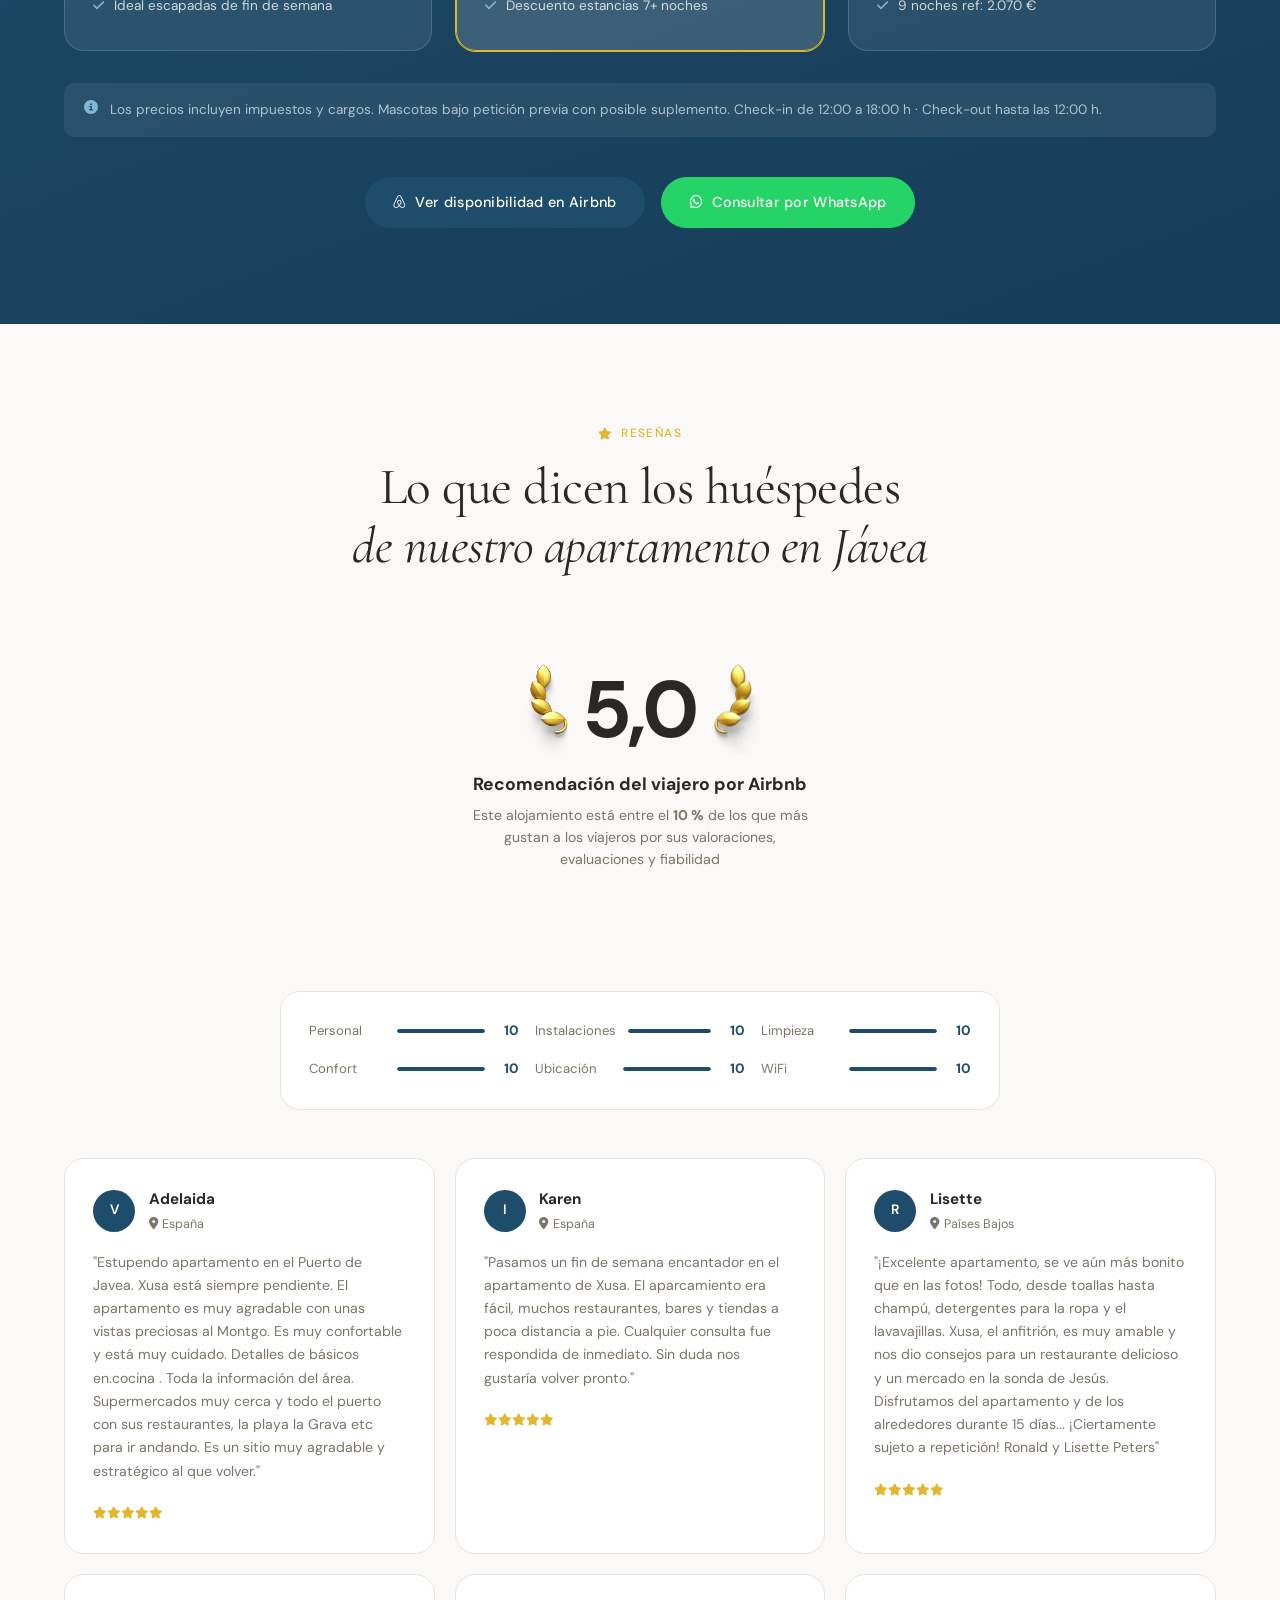
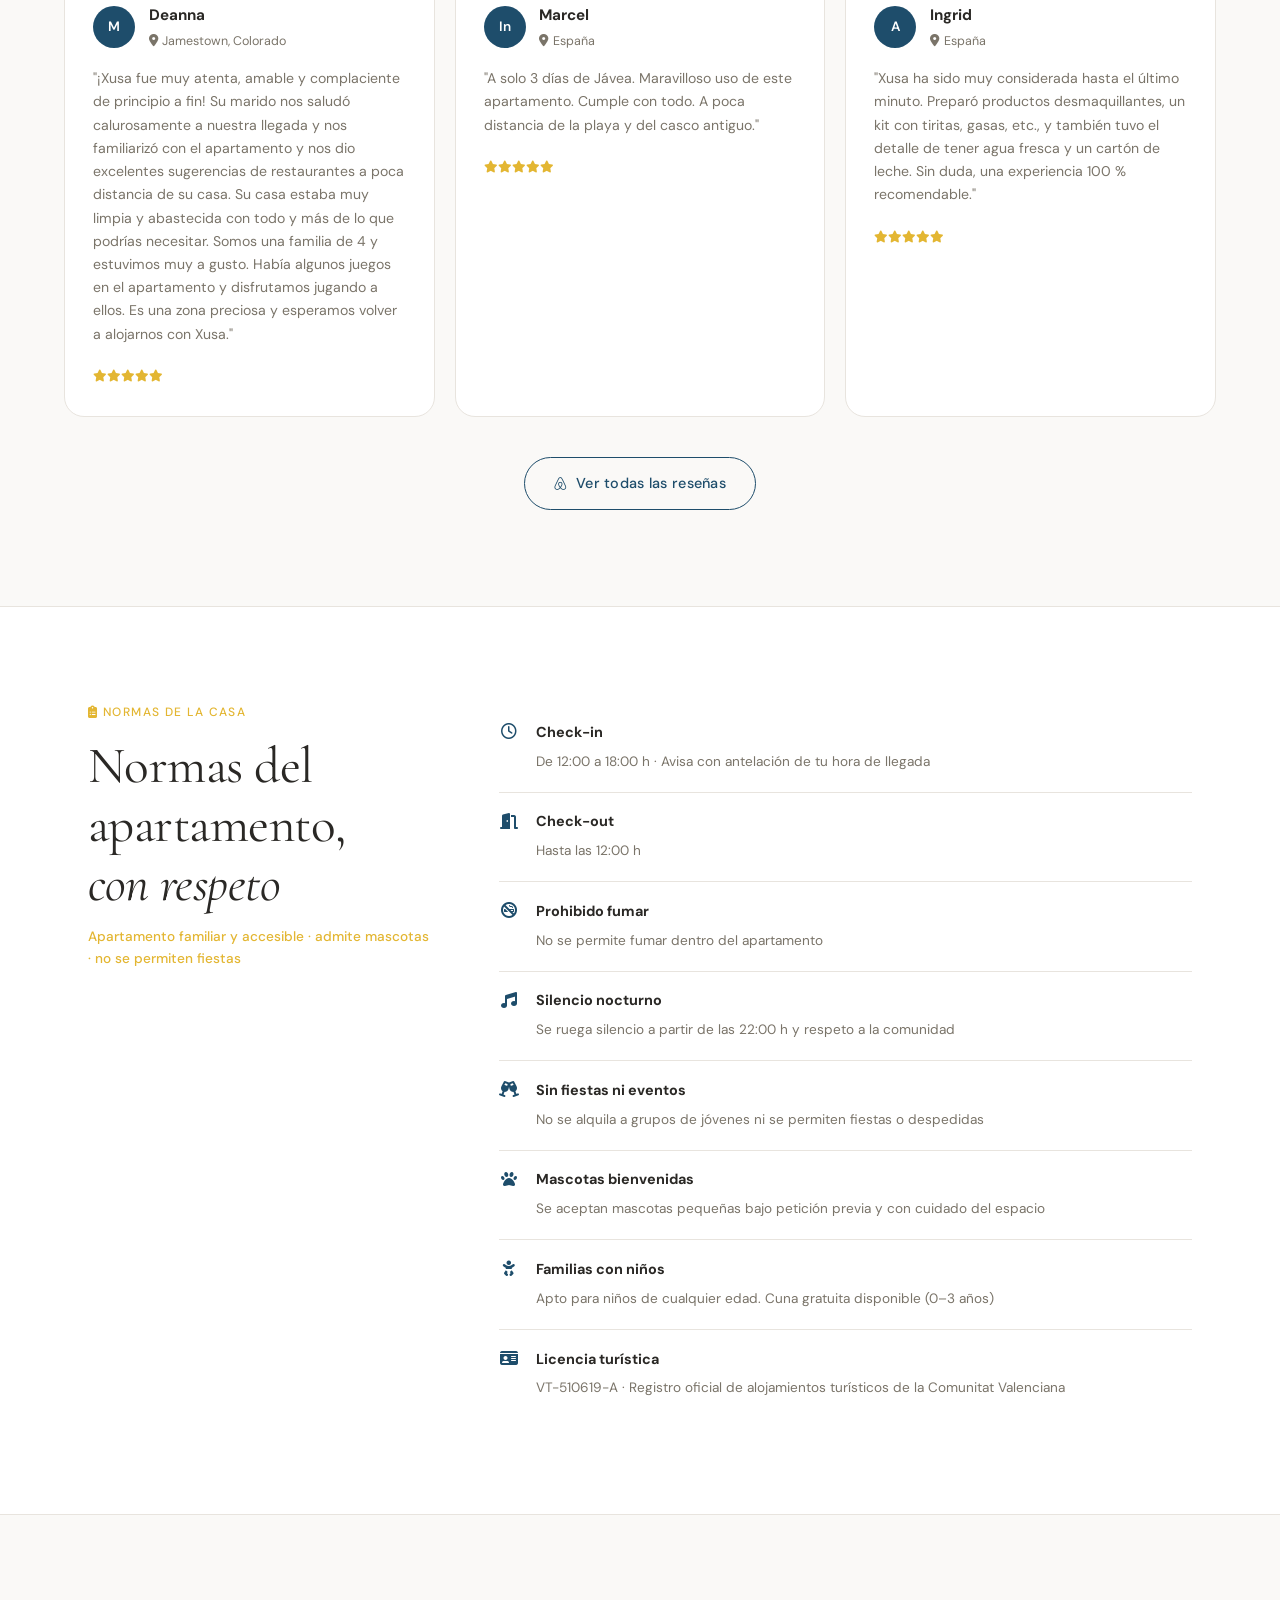
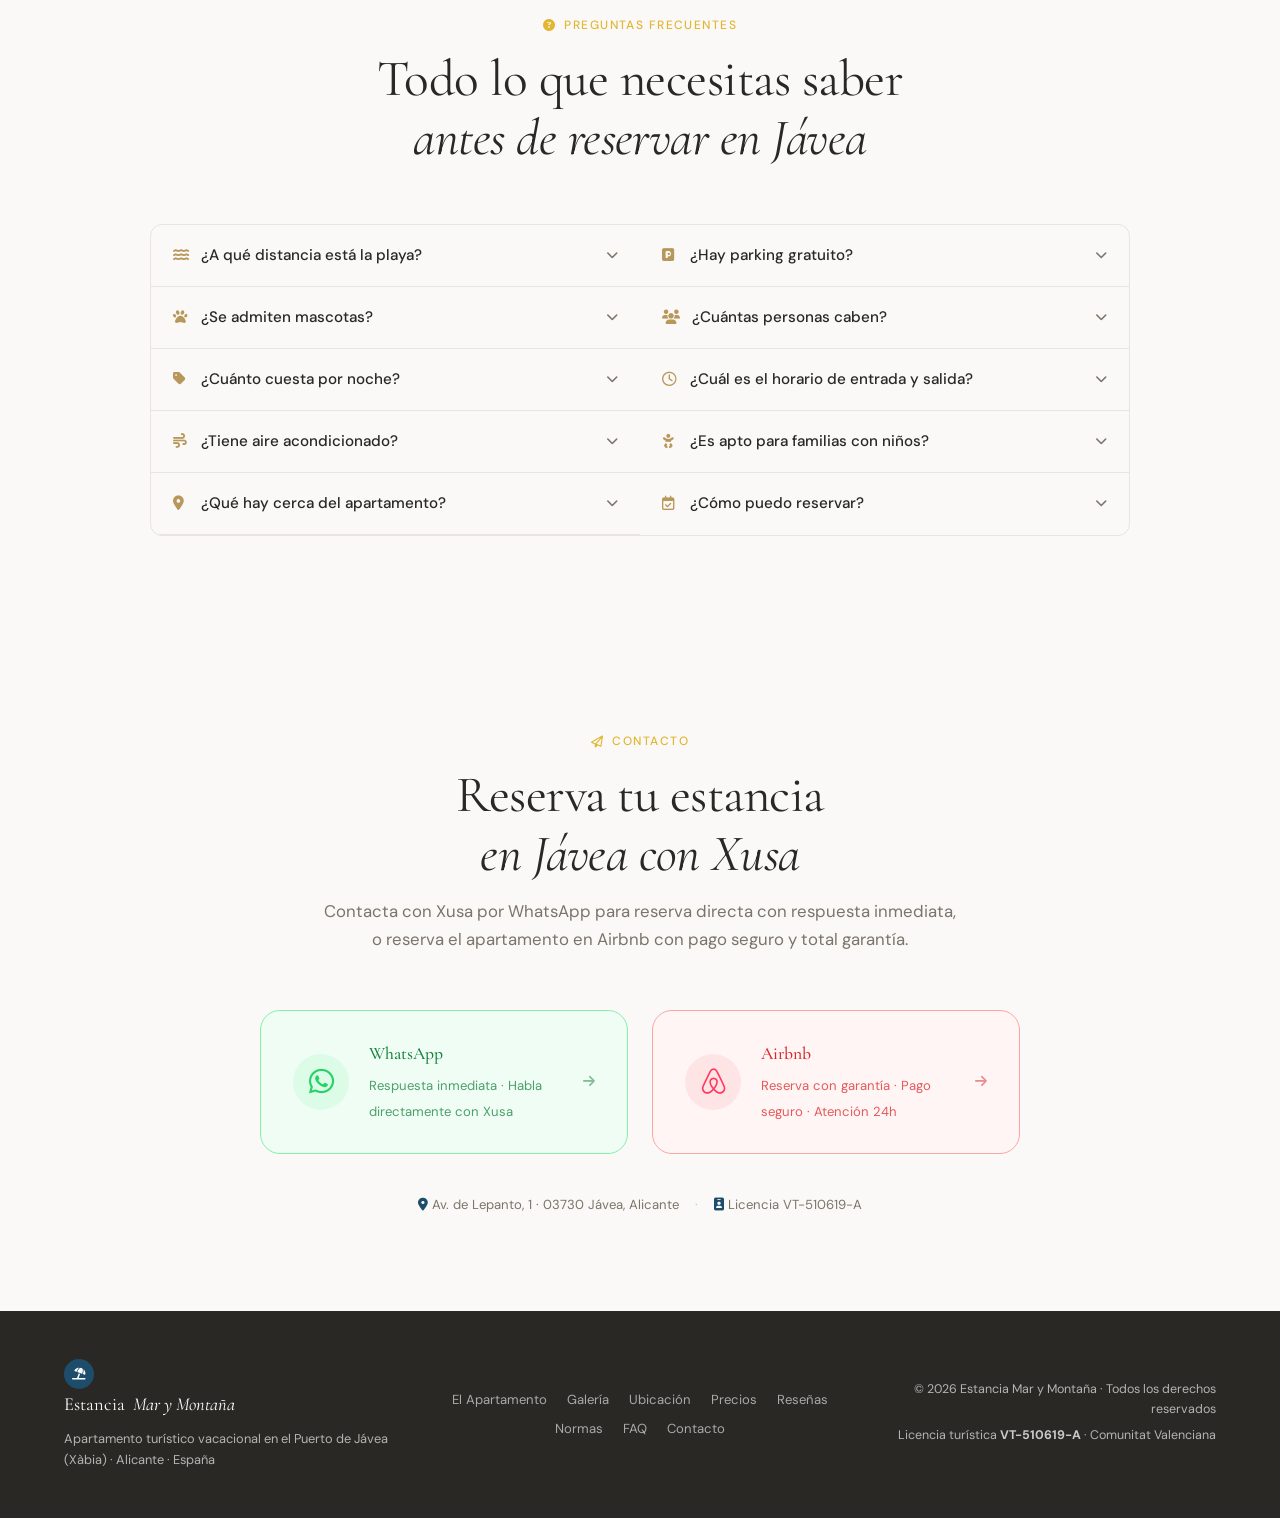
==== commit 8ae4e9ec: "multiidioma" ====
--- a/es/index.html
+++ b/es/index.html
@@ -5,9 +5,9 @@
   <meta name="viewport" content="width=device-width, initial-scale=1.0" />
 
   <!-- SEO Primary -->
-  <title>Estancia Mar y Montaña – Apartamento turístico en Jávea | Puerto de Jávea</title>
-  <meta name="description" content="Apartamento turístico de 112 m² en el puerto de Jávea. 2 habitaciones, 2 terrazas con vistas al Montgó, a 4 minutos andando de la Playa de la Grava. Aire acondicionado, WiFi gratis, parking gratuito." />
-  <meta name="keywords" content="apartamento turístico Jávea, alquiler vacaciones Jávea, apartamento puerto Jávea, Estancia Mar y Montaña, alquiler playa Jávea, Xàbia alojamiento" />
+  <title>Apartamento vacacional en Jávea (Xàbia) · 2 hab · Playa Grava 4 min | Estancia Mar y Montaña</title>
+  <meta name="description" content="Alquiler vacacional en Jávea (Xàbia) · 112 m² · 2 hab · 2 terrazas con vistas al Montgó · 4 min Playa de la Grava · pet-friendly · parking gratis · desde 90 €/noche." />
+  <meta name="keywords" content="apartamento vacacional Jávea, alquiler turístico Xàbia, apartamento puerto Jávea, apartamento familiar Jávea, alquiler playa Jávea, pet-friendly Jávea, Estancia Mar y Montaña, apartamento Montgó, alquiler julio agosto Jávea" />
   <meta name="author" content="Xusa – Estancia Mar y Montaña" />
 
   <!-- Canonical: esta versión es /es/ -->
@@ -31,6 +31,7 @@
   <link rel="alternate" hreflang="x-default" href="https://www.estanciamarymontana.com/es/" />
   <link rel="icon" href="/img/favicon.ico" type="image/x-icon" />
   <link rel="apple-touch-icon" href="/img/apple-touch-icon.png" />
+  <link rel="sitemap" type="application/xml" href="/sitemap.xml" />
 
   <!-- GEO Meta Tags -->
   <meta name="geo.region" content="ES-VC" />
@@ -40,19 +41,25 @@
 
   <!-- Open Graph -->
   <meta property="og:type" content="website" />
-  <meta property="og:title" content="Estancia Mar y Montaña – Apartamento en Jávea" />
-  <meta property="og:description" content="2 habitaciones · 2 terrazas · Vistas al Montgó · 4 min a pie de la playa · Puerto de Jávea" />
+  <meta property="og:title" content="Apartamento vacacional en Jávea (Xàbia) · 2 hab · Terraza · Playa 4 min | Estancia Mar y Montaña" />
+  <meta property="og:description" content="112 m² · 2 habitaciones · 2 terrazas con vistas al Montgó · Playa de la Grava a 4 min · Pet-friendly · Parking gratis · Desde 90 €/noche" />
   <meta property="og:url" content="https://www.estanciamarymontana.com/es/" />
   <meta property="og:locale:alternate" content="en_GB" />
-  <!-- Añadir og:locale:alternate para cada idioma nuevo que se publique -->
+  <!-- og:image: cuando el dominio esté activo, sustituir por la URL absoluta de la imagen propia:
+       <meta property="og:image" content="https://www.estanciamarymontana.com/img/hero-image.webp" />
+       <meta property="og:image:width" content="1920" />
+       <meta property="og:image:height" content="1080" />
+       <meta property="og:image:alt" content="Terraza del apartamento vacacional Estancia Mar y Montaña en Jávea con vistas al Montgó" />
+  -->
   <meta property="og:image" content="https://images.unsplash.com/photo-1558618666-fcd25c85cd64?w=1200&q=80" />
   <meta property="og:locale" content="es_ES" />
   <meta property="og:site_name" content="Estancia Mar y Montaña" />
 
   <!-- Twitter Card -->
   <meta name="twitter:card" content="summary_large_image" />
-  <meta name="twitter:title" content="Estancia Mar y Montaña – Jávea" />
-  <meta name="twitter:description" content="Apartamento mediterráneo de 112 m² a 4 min de la playa. Vistas al Montgó, 2 terrazas privadas." />
+  <meta name="twitter:title" content="Apartamento vacacional en Jávea (Xàbia) · Playa 4 min · Pet-friendly | Estancia Mar y Montaña" />
+  <meta name="twitter:description" content="112 m² · 2 hab · 2 terrazas con vistas al Montgó · Playa de la Grava a 4 min · Parking gratis · Desde 90 €/noche." />
+  <!-- twitter:image: sustituir por URL absoluta propia cuando el dominio esté activo -->
   <meta name="twitter:image" content="https://images.unsplash.com/photo-1558618666-fcd25c85cd64?w=1200&q=80" />
 
 <!-- ============================================================
@@ -292,6 +299,20 @@
 
         </ul>
       </nav>
+      <!-- Language switcher -->
+      <div class="lang-switcher" id="lang-switcher">
+        <button class="lang-btn" aria-haspopup="true" aria-expanded="false" aria-label="Seleccionar idioma">
+          <svg class="lang-flag-svg" viewBox="0 0 18 13" xmlns="http://www.w3.org/2000/svg"><rect width="18" height="13" fill="#c60b1e"/><rect y="3.5" width="18" height="6" fill="#ffc400"/></svg>
+          <span class="lang-label">ES</span>
+          <i class="fa-solid fa-chevron-down lang-arrow"></i>
+        </button>
+        <ul class="lang-dropdown" role="menu">
+          <li role="menuitem"><a href="#" data-lang="es" class="lang-option lang-active"><svg class="lang-flag-svg" viewBox="0 0 18 13" xmlns="http://www.w3.org/2000/svg"><rect width="18" height="13" fill="#c60b1e"/><rect y="3.5" width="18" height="6" fill="#ffc400"/></svg> Español</a></li>
+          <li role="menuitem"><a href="#" data-lang="en" class="lang-option"><svg class="lang-flag-svg" viewBox="0 0 18 13" xmlns="http://www.w3.org/2000/svg"><rect width="18" height="13" fill="#012169"/><polygon points="0,0 18,13 18,10.7 2.3,0" fill="white"/><polygon points="18,0 0,13 0,10.7 15.7,0" fill="white"/><polygon points="0,0 18,13 18,11.5 1.5,0" fill="#C8102E"/><polygon points="18,0 0,13 0,11.5 16.5,0" fill="#C8102E"/><rect x="7.5" width="3" height="13" fill="white"/><rect y="5" width="18" height="3" fill="white"/><rect x="8" width="2" height="13" fill="#C8102E"/><rect y="5.5" width="18" height="2" fill="#C8102E"/></svg> English</a></li>
+          <li role="menuitem"><a href="#" data-lang="fr" class="lang-option"><svg class="lang-flag-svg" viewBox="0 0 18 13" xmlns="http://www.w3.org/2000/svg"><rect width="6" height="13" fill="#002395"/><rect x="6" width="6" height="13" fill="#EDEDED"/><rect x="12" width="6" height="13" fill="#ED2939"/></svg> Français</a></li>
+        </ul>
+      </div>
+
       <button class="menu-toggle" aria-label="Abrir menú" aria-expanded="false" aria-controls="mobile-menu">
         <span></span><span></span><span></span>
       </button>
@@ -299,6 +320,11 @@
     <!-- Mobile menu -->
     <nav class="mobile-nav" id="mobile-menu" aria-label="Menú móvil">
       <ul>
+        <li class="mobile-lang">
+          <a href="#" data-lang="es" class="lang-active">🇪🇸 ES</a>
+          <a href="#" data-lang="en">🇬🇧 EN</a>
+          <a href="#" data-lang="fr">🇫🇷 FR</a>
+        </li>
         <li><a href="#apartamento">El Apartamento</a></li>
         <li><a href="#galeria">Galería</a></li>
         <li><a href="#ubicacion">Ubicación</a></li>
@@ -306,7 +332,6 @@
         <li><a href="#resenas">Reseñas</a></li>
         <li><a href="#faq">FAQ</a></li>
         <li><a href="#contacto">Reservar</a></li>
-        
       </ul>
     </nav>
   </header>
@@ -316,11 +341,11 @@
     <!-- ============================================================
          HERO
     ============================================================ -->
-    <section class="hero" id="inicio" aria-label="Portada">
+    <section class="hero" id="inicio" aria-label="Apartamento vacacional en Jávea — Estancia Mar y Montaña">
       <div class="hero-media">
         <img
           src="/img/hero-image.webp"
-          alt="Terraza con vistas al mar mediterráneo en Jávea"
+          alt="Apartamento vacacional Estancia Mar y Montaña en Jávea — terraza con vistas al Montgó y al mar Mediterráneo"
           class="hero-img"
           width="1920"
           height="1080"
@@ -330,9 +355,9 @@
         <div class="hero-overlay"></div>
       </div>
       <div class="hero-content">
-        <p class="hero-eyebrow reveal-up">Puerto de Jávea · Alicante · Licencia VT-510619-A</p>
+        <p class="hero-eyebrow reveal-up">Puerto de Jávea (Xàbia) · Alicante · Licencia VT-510619-A</p>
         <h1 class="hero-title reveal-up delay-1">Estancia<br /><em>Mar y Montaña</em></h1>
-        <p class="hero-subtitle reveal-up delay-2">Apartamento mediterráneo de 112 m² · A 4 min de la playa · Vistas al Montgó</p>
+        <p class="hero-subtitle reveal-up delay-2">Alquiler vacacional en Jávea (Xàbia) · 112 m² · A 4 min de la playa · Vistas al Montgó</p>
         <div class="hero-actions reveal-up delay-3">
           <a href="#contacto" class="btn btn-primary">
             <i class="fa-regular fa-calendar-check"></i> Consultar disponibilidad
@@ -352,7 +377,11 @@
           </div>
           <div class="badge">
             <i class="fa-solid fa-users"></i>
-            <span>Hasta 4 personas</span>
+            <span>Hasta 4 personas · Familias</span>
+          </div>
+          <div class="badge">
+            <i class="fa-solid fa-paw"></i>
+            <span>Pet-friendly</span>
           </div>
         </div>
       </div>
@@ -407,12 +436,12 @@
     <!-- ============================================================
          APARTAMENTO – DESCRIPCIÓN
     ============================================================ -->
-    <section class="section apartamento" id="apartamento">
+    <section class="section apartamento" id="apartamento" aria-label="Descripción del apartamento vacacional en Jávea">
       <div class="container">
         <div class="section-header reveal-up">
           <span class="section-label"><i class="fa-solid fa-house"></i> El apartamento</span>
-          <h2>Un rincón de Jávea<br /><em>preparado con cariño</em></h2>
-          <p class="section-intro">Moderno y completamente equipado para que solo tengas que preocuparte de disfrutar del Mediterráneo.</p>
+          <h2>Apartamento vacacional en Jávea<br /><em>preparado con cariño</em></h2>
+          <p class="section-intro">Alquiler turístico moderno y completamente equipado en Xàbia, para que solo tengas que preocuparte de disfrutar del Mediterráneo.</p>
         </div>
 
         <div class="feature-grid">
@@ -424,12 +453,12 @@
           <div class="feature-card reveal-up delay-2">
             <i class="fa-solid fa-expand"></i>
             <h3>112 m²</h3>
-            <p>Amplio salón-comedor, cocina totalmente equipada y dos baños completos con artículos de aseo gratuitos.</p>
+            <p>Amplio salón-comedor, cocina totalmente equipada y dos baños completos. Espacio ideal para familias o parejas que buscan comodidad en Jávea.</p>
           </div>
           <div class="feature-card reveal-up delay-3">
             <i class="fa-solid fa-leaf"></i>
             <h3>2 Terrazas privadas</h3>
-            <p>Una íntima para desayunar al sol y otra con sillones para relajarte al atardecer, ambas con vistas al Montgó.</p>
+            <p>Una íntima para desayunar al sol y otra con sillones para relajarte al atardecer. Ambas con vistas directas al Montgó, el parque natural de Jávea.</p>
           </div>
           <div class="feature-card reveal-up delay-4">
             <i class="fa-solid fa-wind"></i>
@@ -439,7 +468,7 @@
           <div class="feature-card reveal-up delay-1">
             <i class="fa-solid fa-paw"></i>
             <h3>Admite mascotas</h3>
-            <p>Se aceptan mascotas pequeñas con respeto al espacio. Consulta condiciones al reservar.</p>
+            <p>Apartamento <strong>pet-friendly</strong> en Jávea: se aceptan mascotas pequeñas con respeto al espacio. Consulta condiciones al reservar.</p>
           </div>
           <div class="feature-card reveal-up delay-2">
             <i class="fa-solid fa-square-parking"></i>
@@ -478,7 +507,7 @@
           <div class="host-text">
             <p class="host-name">Xusa · Anfitriona <span class="host-score"><i class="fa-solid fa-star"></i> 10</span></p>
             <blockquote>
-              "Hola, soy Xusa. He preparado este rincón de Jávea con mucho cariño para que te sientas como en casa. Vivo cerca y estaré encantada de recomendarte sitios locales auténticos que no aparecen en las guías."
+              "Hola, soy Xusa. He preparado este apartamento vacacional en Jávea (Xàbia) con mucho cariño para que te sientas como en casa. Vivo cerca y estaré encantada de recomendarte sitios locales auténticos que no aparecen en las guías."
             </blockquote>
             <p class="host-langs"><i class="fa-solid fa-language"></i> Habla: Español · English · Français</p>
           </div>
@@ -494,51 +523,51 @@
       <div class="container">
         <div class="section-header reveal-up">
           <span class="section-label"><i class="fa-regular fa-images"></i> Galería</span>
-          <h2>El espacio, <em>foto a foto</em></h2>
+          <h2>El apartamento en Jávea, <em>foto a foto</em></h2>
         </div>
       </div>
       <div class="gallery-grid reveal-up">
          <!-- ↓ Bloque 1 -->
         <div class="gallery-item gallery-item--large">
-          <img src="/img/Salon-comedor.webp" alt="Salón comedor luminoso del apartamento" loading="lazy" />
+          <img src="/img/Salon-comedor.webp" alt="Salón comedor luminoso del apartamento vacacional en Jávea — Estancia Mar y Montaña" loading="lazy" />
           <div class="gallery-caption">Salón comedor</div>
         </div>
         <div class="gallery-item">
-          <img src="/img/habitacion-principal.webp" alt="Habitación principal con cama de matrimonio" loading="lazy" />
+          <img src="/img/habitacion-principal.webp" alt="Habitación principal con cama de matrimonio y acceso a terraza — apartamento Jávea" loading="lazy" />
           <div class="gallery-caption">Habitación principal</div>
         </div>
         <div class="gallery-item">
-          <img src="/img/Bano-principal.webp" alt="Baño con ducha moderna" loading="lazy" />
+          <img src="/img/Bano-principal.webp" alt="Baño principal completo con ducha — alquiler vacacional Puerto de Jávea" loading="lazy" />
           <div class="gallery-caption">Baño principal</div>
         </div>
         <div class="gallery-item">
-          <img src="/img/Cocina-equipada.webp" alt="Cocina equipada con lavavajillas y horno" loading="lazy" />
+          <img src="/img/Cocina-equipada.webp" alt="Cocina totalmente equipada con lavavajillas, horno y microondas — apartamento Xàbia" loading="lazy" />
           <div class="gallery-caption">Cocina equipada</div>
         </div>
         <div class="gallery-item">
-          <img src="/img/Terraza-vistas.webp" alt="Terraza privada con vistas al Montgó" loading="lazy" />
+          <img src="/img/Terraza-vistas.webp" alt="Terraza privada con vistas al Montgó y al Mediterráneo — apartamento vacacional Jávea" loading="lazy" />
           <div class="gallery-caption">Terraza con vistas</div>
         </div>
         <!-- ↓ Bloque 2 -->
         <div class="gallery-item gallery-item--large">
-          <img src="/img/Playa-grava.webp" alt="Playa de la Grava en Jávea a 4 minutos a pie" loading="lazy"/>
-          <div class="gallery-caption">Salón comedor</div>
+          <img src="/img/Playa-grava.webp" alt="Playa de la Grava en Jávea (Xàbia) — a 4 minutos a pie del apartamento" loading="lazy"/>
+          <div class="gallery-caption">Playa de la Grava</div>
         </div>
         <div class="gallery-item">
-          <img src="/img/Segunda-habitacion.webp" alt="Segunda habitación con dos camas individuales" loading="lazy" />
-          <div class="gallery-caption">Habitación principal</div>
+          <img src="/img/Segunda-habitacion.webp" alt="Segunda habitación con dos camas individuales — apartamento familiar en Jávea" loading="lazy" />
+          <div class="gallery-caption">Segunda habitación</div>
         </div>
         <div class="gallery-item">
-          <img src="/img/Terraza-exterior.webp" alt="Terraza exterior con muebles de jardín" loading="lazy" />
-          <div class="gallery-caption">Baño principal</div>
+          <img src="/img/Terraza-exterior.webp" alt="Terraza exterior con muebles de jardín — alquiler vacacional Jávea" loading="lazy" />
+          <div class="gallery-caption">Terraza exterior</div>
         </div>
         <div class="gallery-item">
-          <img src="/img/Bano-auxiliar.webp" alt="Baño auxiliar" loading="lazy" />
-          <div class="gallery-caption">Cocina equipada</div>
+          <img src="/img/Bano-auxiliar.webp" alt="Baño auxiliar completo — apartamento 2 baños Puerto de Jávea" loading="lazy" />
+          <div class="gallery-caption">Baño auxiliar</div>
         </div>
         <div class="gallery-item">
-          <img src="/img/Salon.webp" alt="Terraza privada con vistas al Montgó" loading="lazy" />
-          <div class="gallery-caption">Terraza con vistas</div>
+          <img src="/img/Salon.webp" alt="Salón con luz natural y vistas — Estancia Mar y Montaña Jávea" loading="lazy" />
+          <div class="gallery-caption">Salón</div>
         </div>
                 
       </div>
@@ -557,7 +586,7 @@
         <div class="section-header reveal-up">
           <span class="section-label"><i class="fa-solid fa-location-dot"></i> Ubicación</span>
           <h2>En el corazón del<br /><em>Puerto de Jávea</em></h2>
-          <p class="section-intro">Zona residencial tranquila rodeada de supermercados, panaderías, farmacias y restaurantes mediterráneos con encanto.</p>
+          <p class="section-intro">El apartamento está situado en el Puerto de Jávea (Xàbia), a menos de 5 minutos a pie de la <strong>Playa de la Grava</strong> y con la <strong>Reserva Natural del Montgó</strong> a la vuelta de la esquina. Zona residencial tranquila rodeada de supermercados, panaderías, farmacias y restaurantes mediterráneos con encanto.</p>
         </div>
 
         <div class="location-layout reveal-up">
@@ -647,8 +676,8 @@
       <div class="container">
         <div class="section-header reveal-up">
           <span class="section-label"><i class="fa-solid fa-tag"></i> Precios</span>
-          <h2>Tarifas <em>por temporada</em></h2>
-          <p class="section-intro">Precio para el apartamento completo (hasta 4 personas). Consulta disponibilidad exacta en Airbnb o escríbenos directamente.</p>
+          <h2>Tarifas del alquiler vacacional<br /><em>en Jávea por temporada</em></h2>
+          <p class="section-intro">Precio para el apartamento completo (hasta 4 personas), sin costes ocultos. Impuestos incluidos. Consulta disponibilidad exacta en Airbnb o escríbenos directamente.</p>
         </div>
 
         <div class="pricing-grid reveal-up">
@@ -717,12 +746,12 @@
       <div class="container">
         <div class="section-header reveal-up">
           <span class="section-label"><i class="fa-solid fa-star"></i> Reseñas</span>
-          <h2>Lo que dicen<br /><em>nuestros huéspedes</em></h2>
+          <h2>Lo que dicen los huéspedes<br /><em>de nuestro apartamento en Jávea</em></h2>
           <div class="airbnb-badge reveal-up">
           <div class="airbnb-badge__top-row">
-            <img class="airbnb-badge__laurel airbnb-badge__laurel--left" src="../img/059619e1-1751-42dd-84e4-50881483571a.png" alt="laurel izquierdo">
+            <img class="airbnb-badge__laurel airbnb-badge__laurel--left" src="../img/059619e1-1751-42dd-84e4-50881483571a.png" alt="Premio Recomendación del Viajero Airbnb — apartamento Jávea">
             <div class="airbnb-badge__score">5,0</div>
-            <img class="airbnb-badge__laurel airbnb-badge__laurel--right" src="../img/33b80859-e87e-4c86-841c-645c786ba4c1.png" alt="laurel derecho">
+            <img class="airbnb-badge__laurel airbnb-badge__laurel--right" src="../img/33b80859-e87e-4c86-841c-645c786ba4c1.png" alt="Premio Recomendación del Viajero Airbnb — Estancia Mar y Montaña">
           </div>
             <div class="airbnb-badge__info">
               <p class="airbnb-badge__title">Recomendación del viajero por Airbnb</p>
@@ -843,7 +872,8 @@
         <div class="normas-grid reveal-up">
           <div class="normas-header">
             <span class="section-label"><i class="fa-solid fa-clipboard-list"></i> Normas de la casa</span>
-            <h2>Tu estancia,<br /><em>con respeto</em></h2>
+            <h2>Normas del apartamento,<br /><em>con respeto</em></h2>
+            <p class="section-label" style="margin-top:0.75rem;font-size:0.85rem;text-transform:none;letter-spacing:0">Apartamento familiar y accesible · admite mascotas · no se permiten fiestas</p>
           </div>
           <ul class="normas-list">
             <li>
@@ -916,7 +946,7 @@
   <div class="container">
     <div class="section-header reveal-up">
       <span class="section-label"><i class="fa-solid fa-circle-question"></i> Preguntas frecuentes</span>
-      <h2>Todo lo que necesitas<br /><em>saber antes de reservar</em></h2>
+      <h2>Todo lo que necesitas saber<br /><em>antes de reservar en Jávea</em></h2>
     </div>
 
     <div class="faq-grid reveal-up">
@@ -1050,8 +1080,8 @@
       <div class="container">
         <div class="section-header reveal-up">
           <span class="section-label"><i class="fa-regular fa-paper-plane"></i> Contacto</span>
-          <h2>¿Hablamos?<br /><em>Estamos aquí</em></h2>
-          <p class="section-intro">Ponte en contacto con Xusa por WhatsApp para respuesta inmediata, o reserva directamente en Airbnb con total garantía.</p>
+          <h2>Reserva tu estancia<br /><em>en Jávea con Xusa</em></h2>
+          <p class="section-intro">Contacta con Xusa por WhatsApp para reserva directa con respuesta inmediata, o reserva el apartamento en Airbnb con pago seguro y total garantía.</p>
         </div>
 
         <div class="contact-direct reveal-up">
@@ -1096,7 +1126,7 @@
       <div class="footer-brand">
         <span class="logo-icon"><i class="fa-solid fa-umbrella-beach"></i></span>
         <span class="logo-text">Estancia <em>Mar y Montaña</em></span>
-        <p>Apartamento turístico en el Puerto de Jávea · Alicante · España</p>
+        <p>Apartamento turístico vacacional en el Puerto de Jávea (Xàbia) · Alicante · España</p>
       </div>
       <nav class="footer-nav" aria-label="Navegación del pie de página">
         <a href="#apartamento">El Apartamento</a>
@@ -1105,6 +1135,7 @@
         <a href="#precios">Precios</a>
         <a href="#resenas">Reseñas</a>
         <a href="#normas">Normas</a>
+        <a href="#faq">FAQ</a>
         <a href="#contacto">Contacto</a>
       </nav>
       <div class="footer-legal">
--- a/css/style.css
+++ b/css/style.css
@@ -1840,4 +1840,129 @@
 
 .faq-answer li {
   margin-bottom: 4px;
+}
+
+/* ============================================================
+   LANGUAGE SWITCHER
+============================================================ */
+.lang-switcher {
+  position: relative;
+}
+
+.lang-btn {
+  display: flex;
+  align-items: center;
+  gap: .4rem;
+  background: rgba(255,255,255,.12);
+  border: 1px solid rgba(255,255,255,.3);
+  border-radius: 999px;
+  padding: .4rem .85rem;
+  color: rgba(255,255,255,.92);
+  font-size: .8rem;
+  font-weight: 500;
+  letter-spacing: .04em;
+  transition: var(--transition);
+  backdrop-filter: blur(8px);
+  cursor: pointer;
+  white-space: nowrap;
+}
+.lang-btn:hover {
+  background: rgba(255,255,255,.22);
+  color: white;
+}
+.site-header.scrolled .lang-btn {
+  background: var(--color-sand-light);
+  border-color: var(--color-border);
+  color: var(--color-text);
+}
+.site-header.scrolled .lang-btn:hover {
+  background: var(--color-border);
+}
+
+.lang-flag-svg {
+  width: 18px;
+  height: 13px;
+  border-radius: 2px;
+  display: block;
+  flex-shrink: 0;
+}
+
+.lang-arrow {
+  font-size: .6rem;
+  transition: transform var(--transition);
+}
+.lang-switcher.open .lang-arrow {
+  transform: rotate(180deg);
+}
+
+/* Dropdown */
+.lang-dropdown {
+  display: none;
+  position: absolute;
+  top: calc(100% + .6rem);
+  right: 0;
+  background: var(--color-surface);
+  border: 1px solid var(--color-border);
+  border-radius: var(--radius-md);
+  box-shadow: var(--shadow-lg);
+  min-width: 150px;
+  overflow: hidden;
+  z-index: 200;
+  animation: fadeDropdown .18s ease;
+}
+@keyframes fadeDropdown {
+  from { opacity: 0; transform: translateY(-6px); }
+  to   { opacity: 1; transform: translateY(0); }
+}
+.lang-switcher.open .lang-dropdown { display: block; }
+
+.lang-option {
+  display: flex;
+  align-items: center;
+  gap: .65rem;
+  padding: .7rem 1rem;
+  font-size: .85rem;
+  color: var(--color-text-muted);
+  transition: background var(--transition), color var(--transition);
+  cursor: pointer;
+}
+.lang-option:hover {
+  background: var(--color-sand-light);
+  color: var(--color-ocean);
+}
+.lang-option.lang-active {
+  color: var(--color-ocean);
+  font-weight: 500;
+  background: var(--color-sand-light);
+  pointer-events: none;
+}
+
+/* Mobile: selector dentro del menú móvil */
+.mobile-lang {
+  display: flex;
+  gap: .5rem;
+  padding: .75rem 0;
+  border-bottom: 1px solid var(--color-border);
+  margin-bottom: .25rem;
+}
+.mobile-lang a {
+  display: flex;
+  align-items: center;
+  gap: .35rem;
+  font-size: .85rem;
+  color: var(--color-text-muted);
+  padding: .3rem .6rem;
+  border-radius: 999px;
+  border: 1px solid var(--color-border);
+  transition: var(--transition);
+}
+.mobile-lang a:hover,
+.mobile-lang a.lang-active {
+  background: var(--color-sand-light);
+  color: var(--color-ocean);
+  border-color: var(--color-sky);
+}
+
+@media (max-width: 768px) {
+  .lang-switcher { display: none; } /* se muestra dentro del menú móvil */
 }
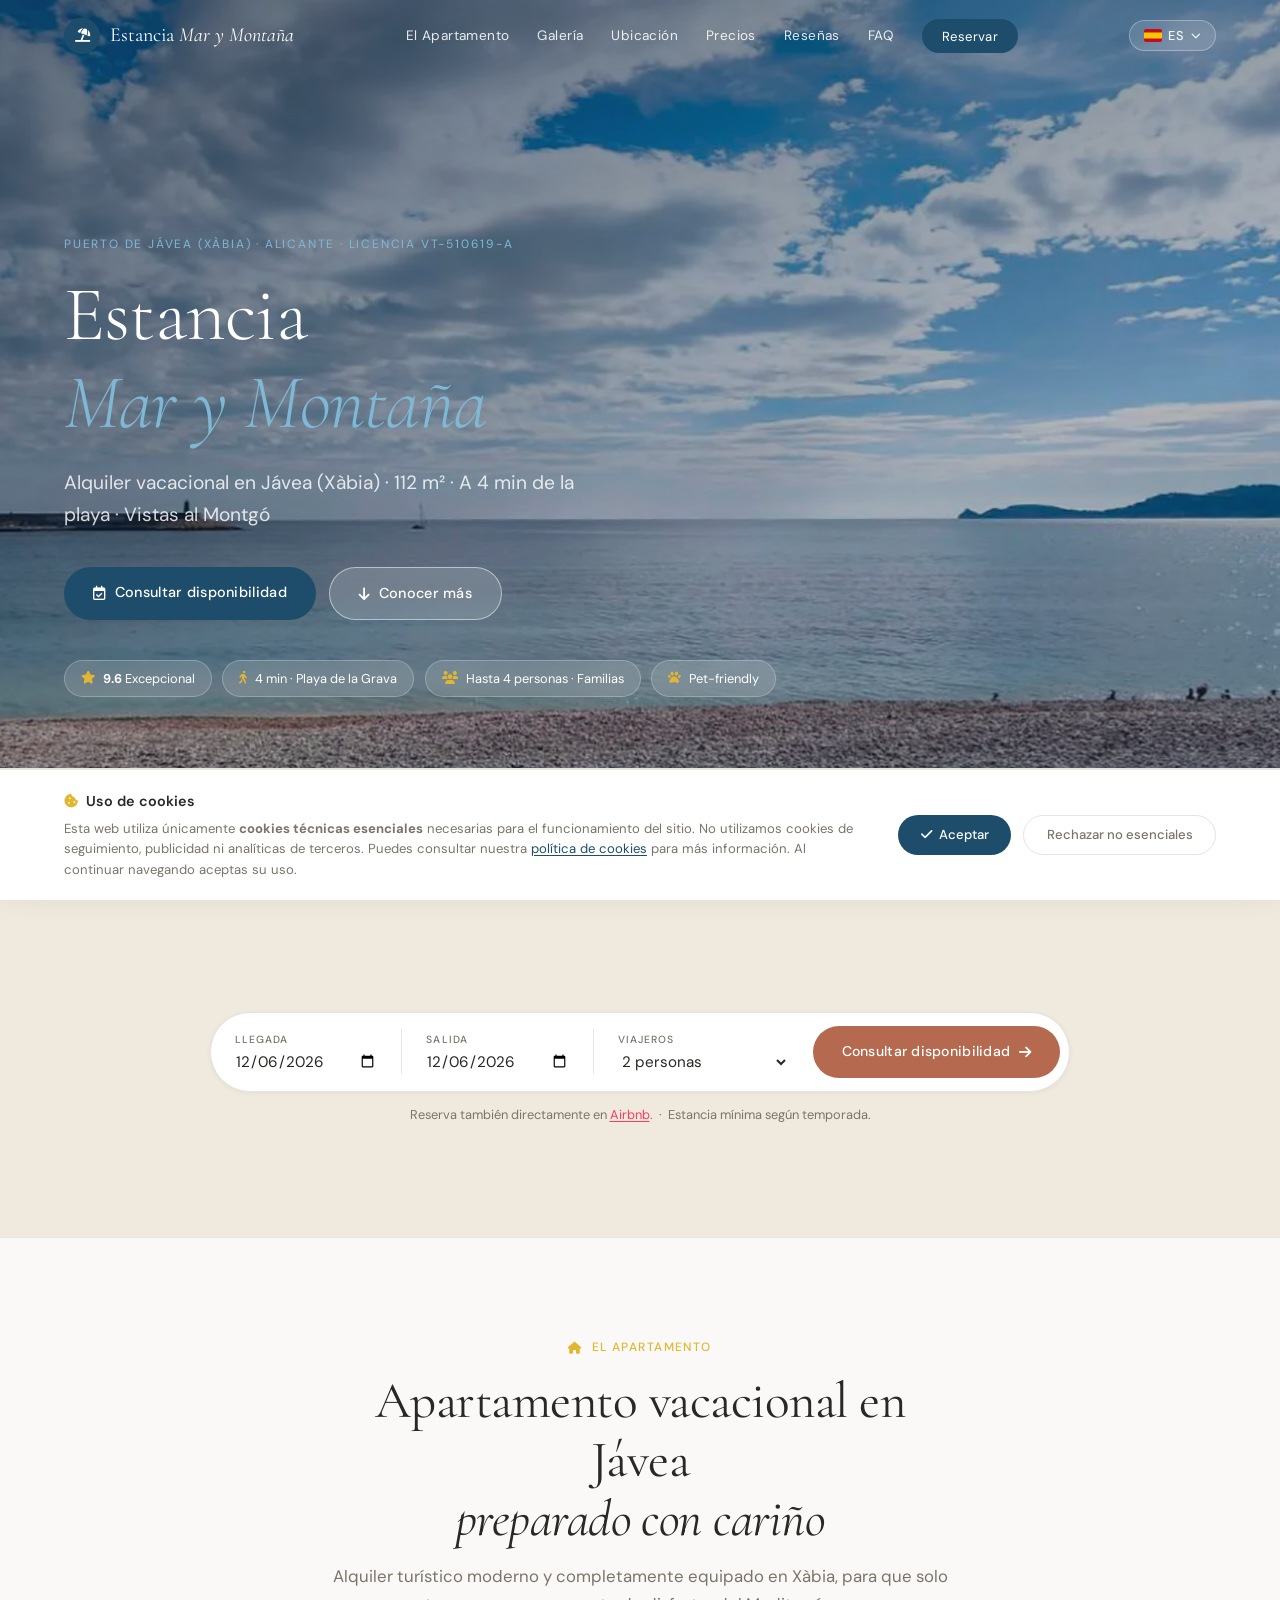
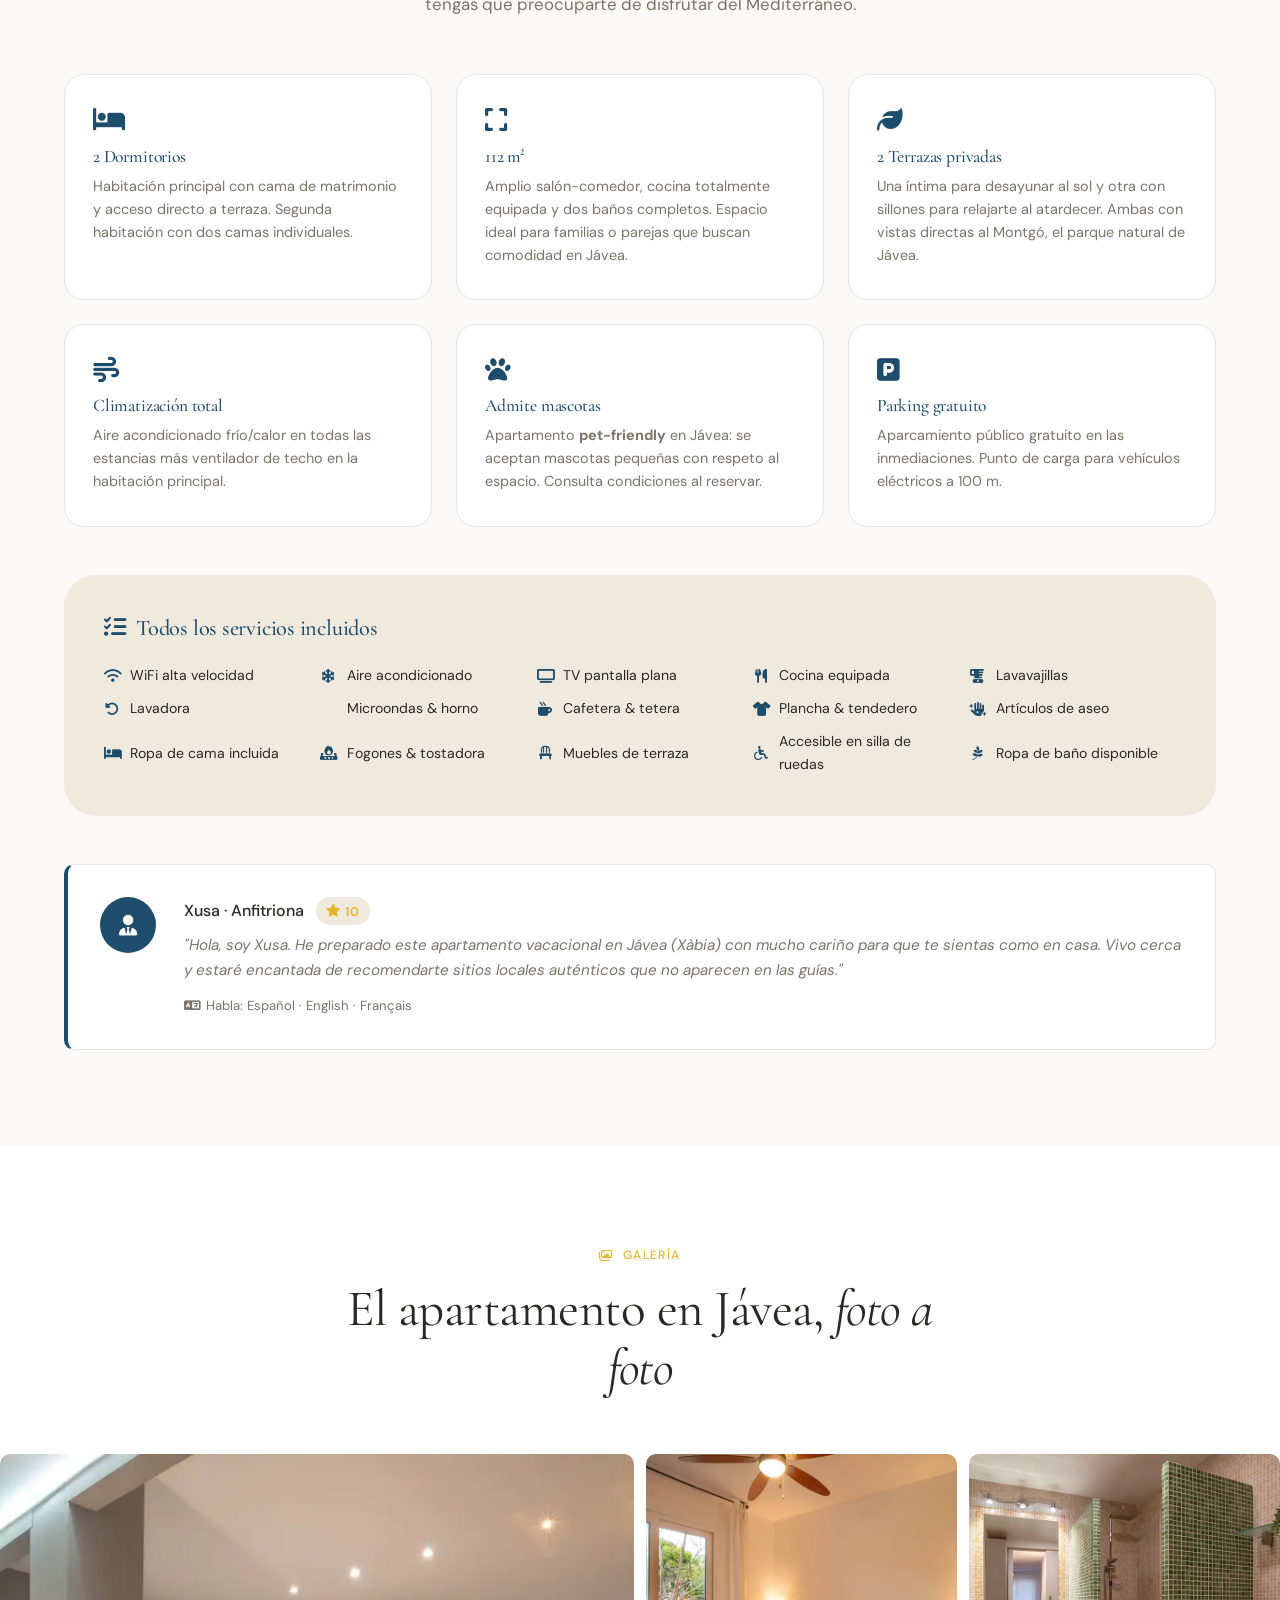
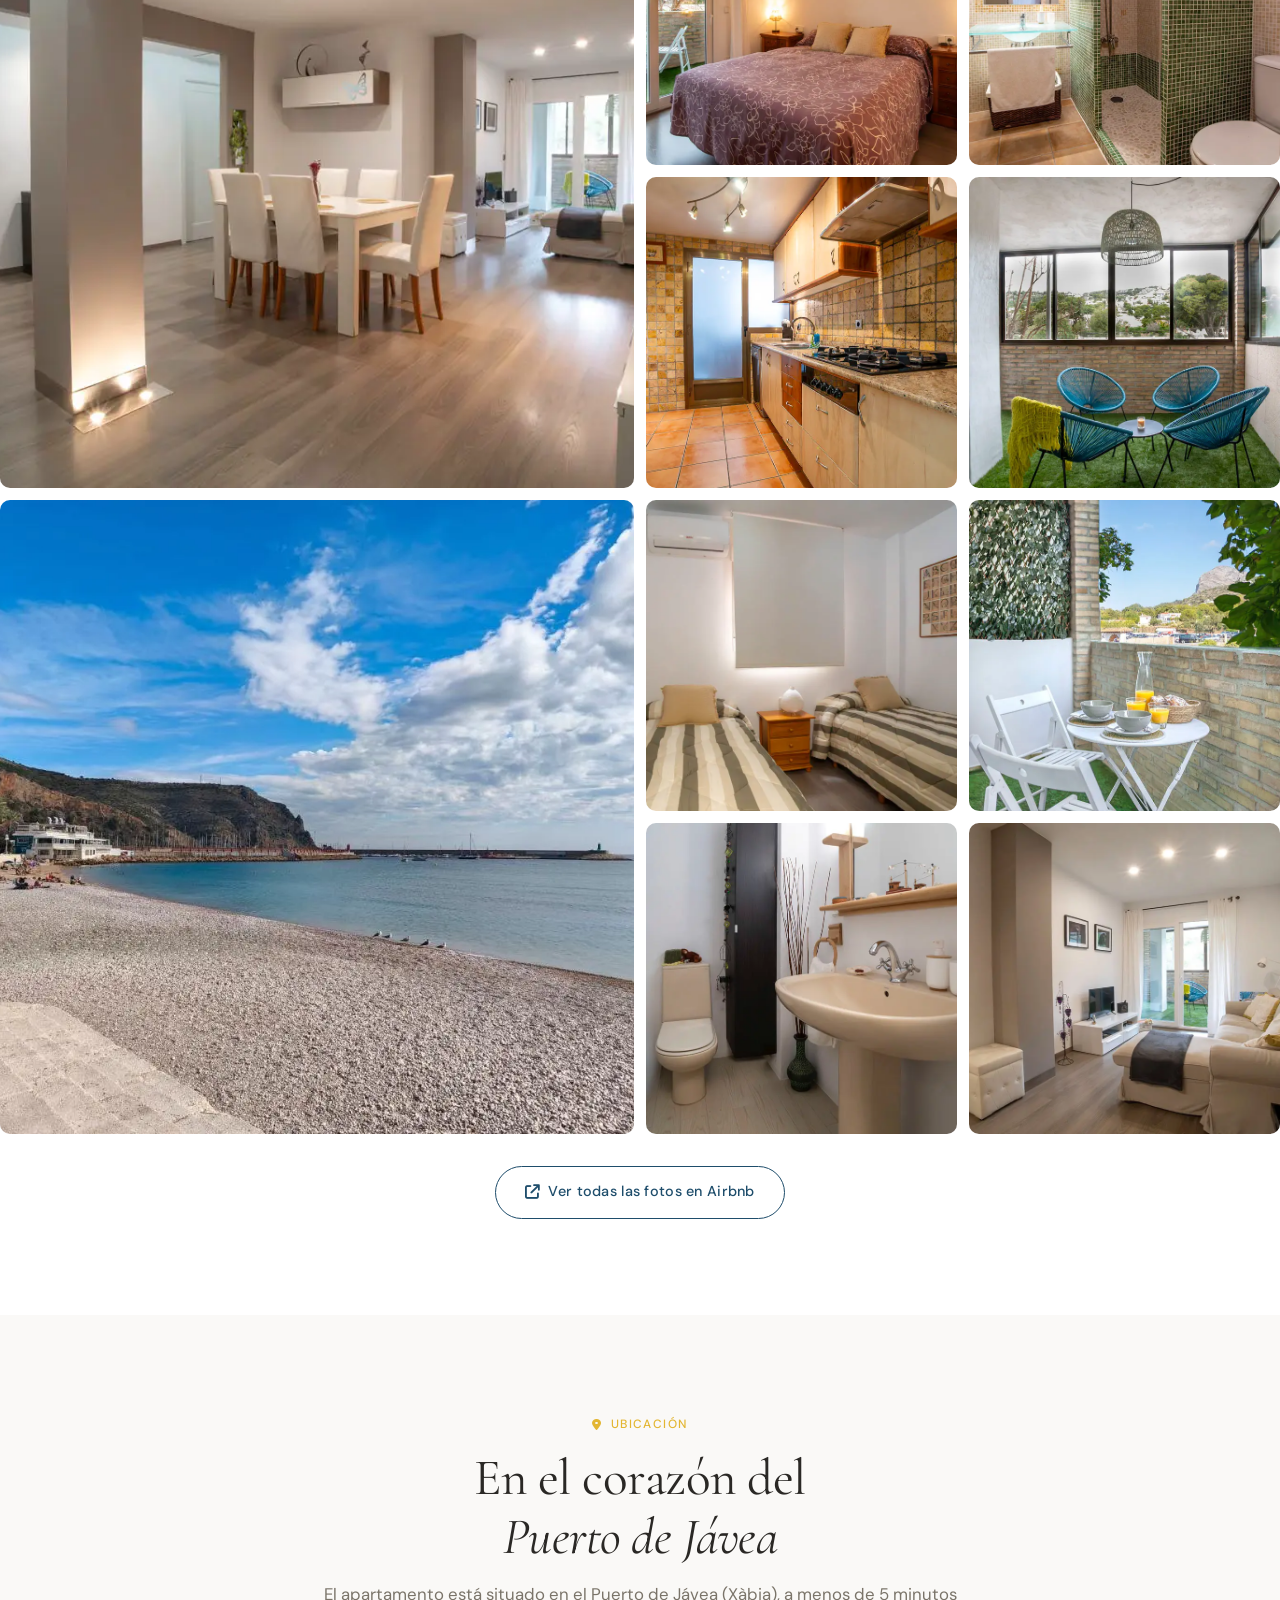
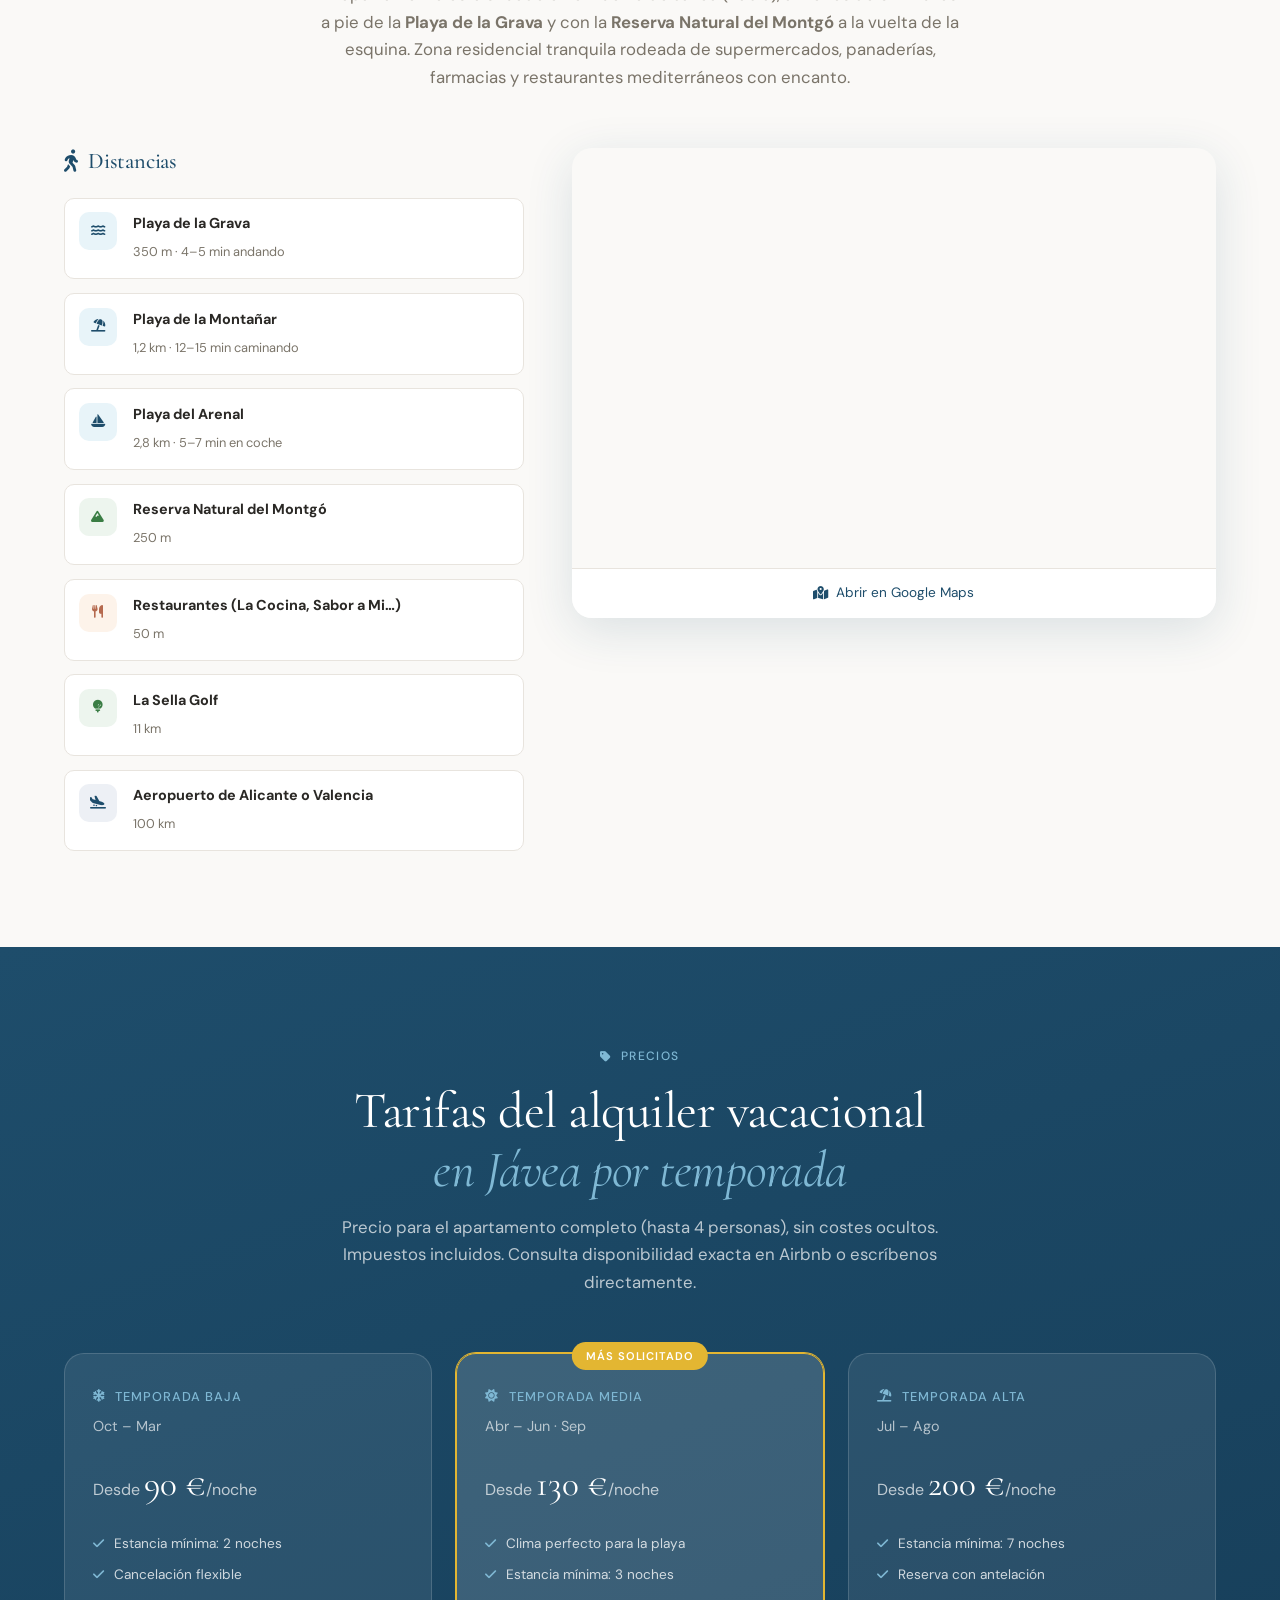
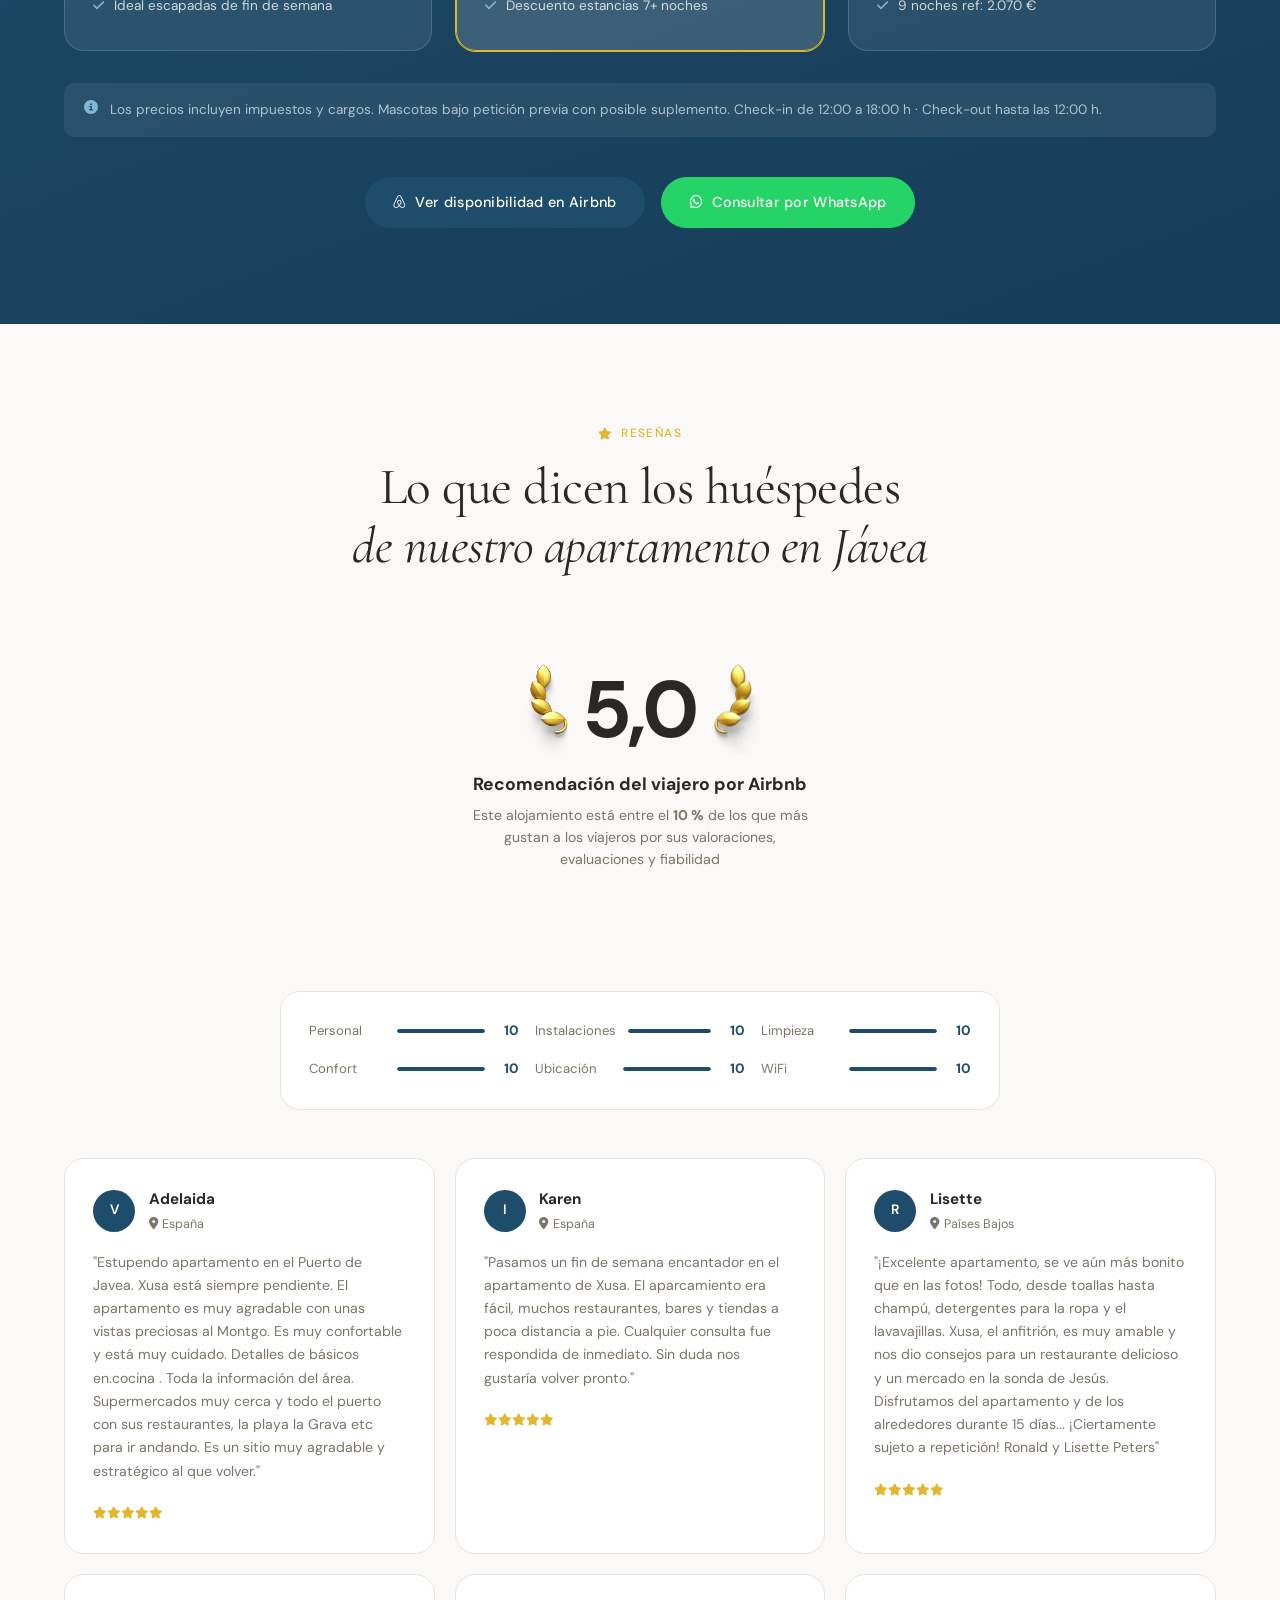
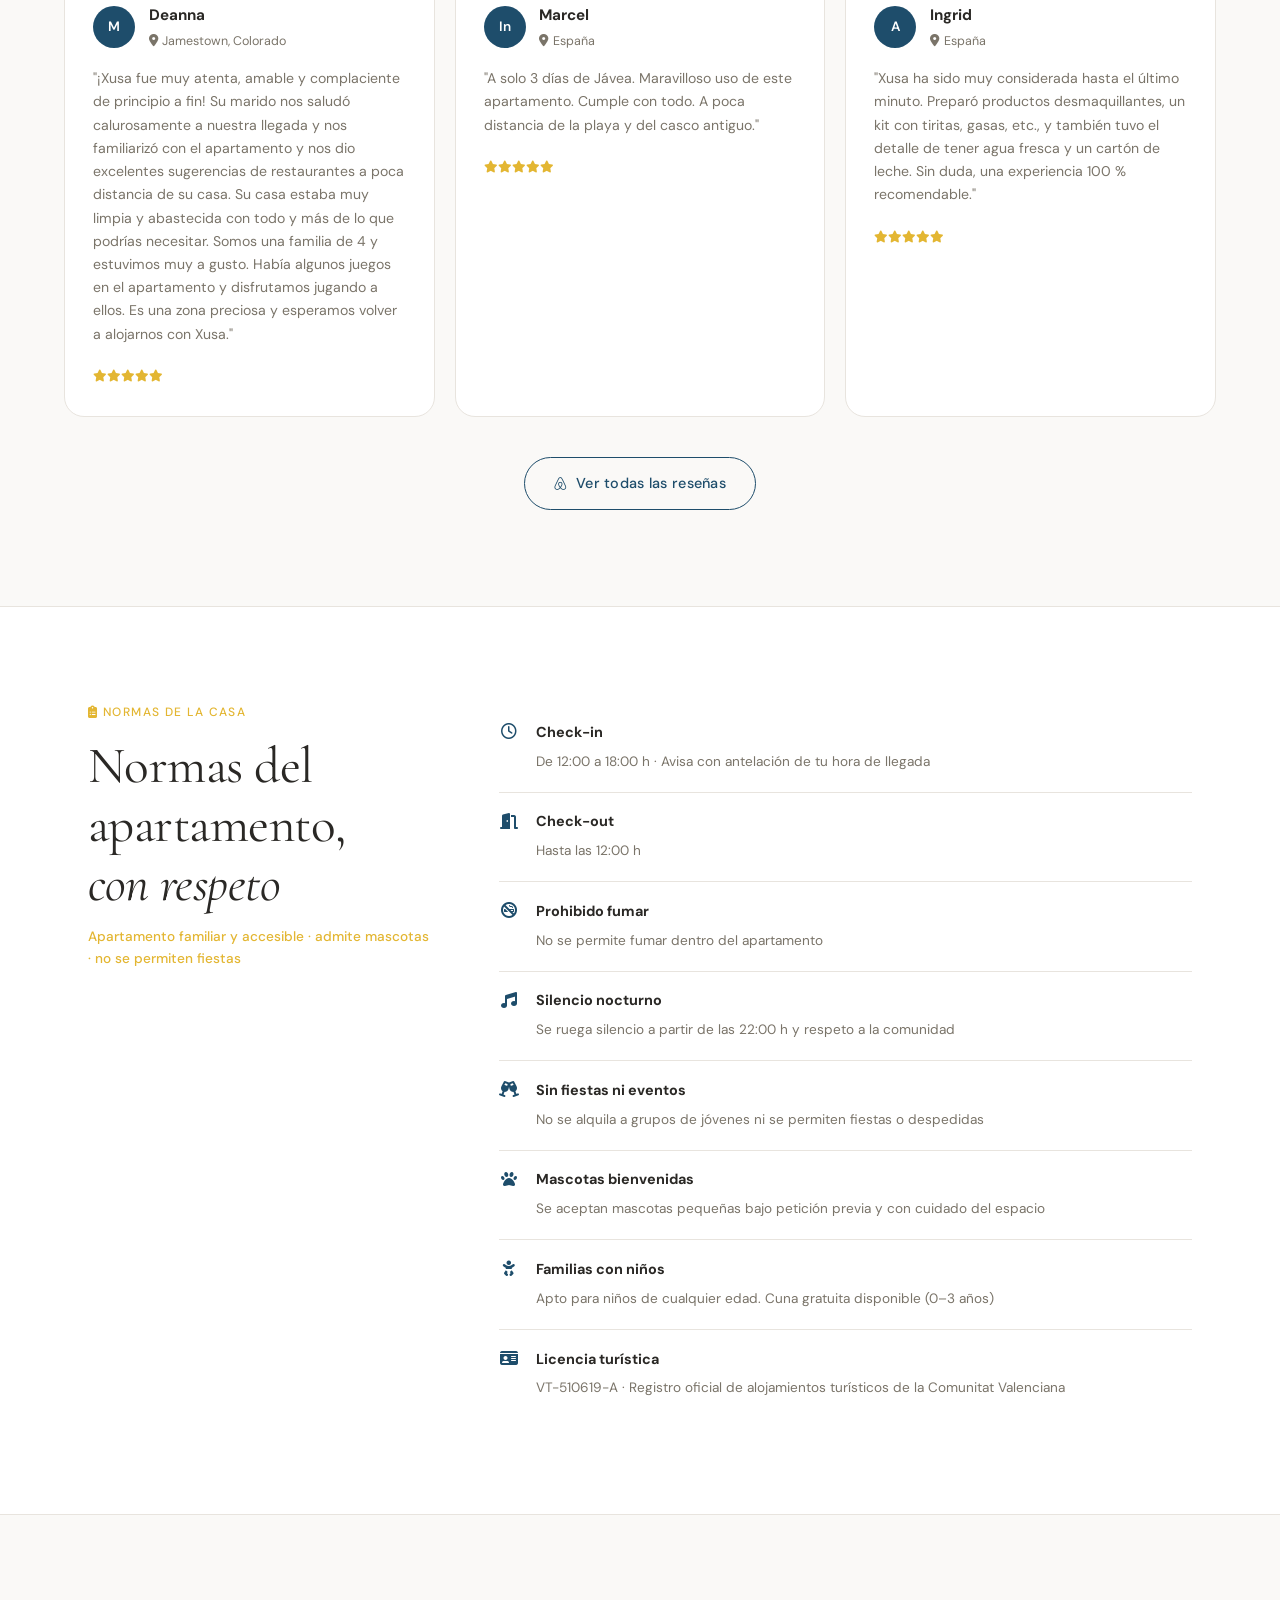
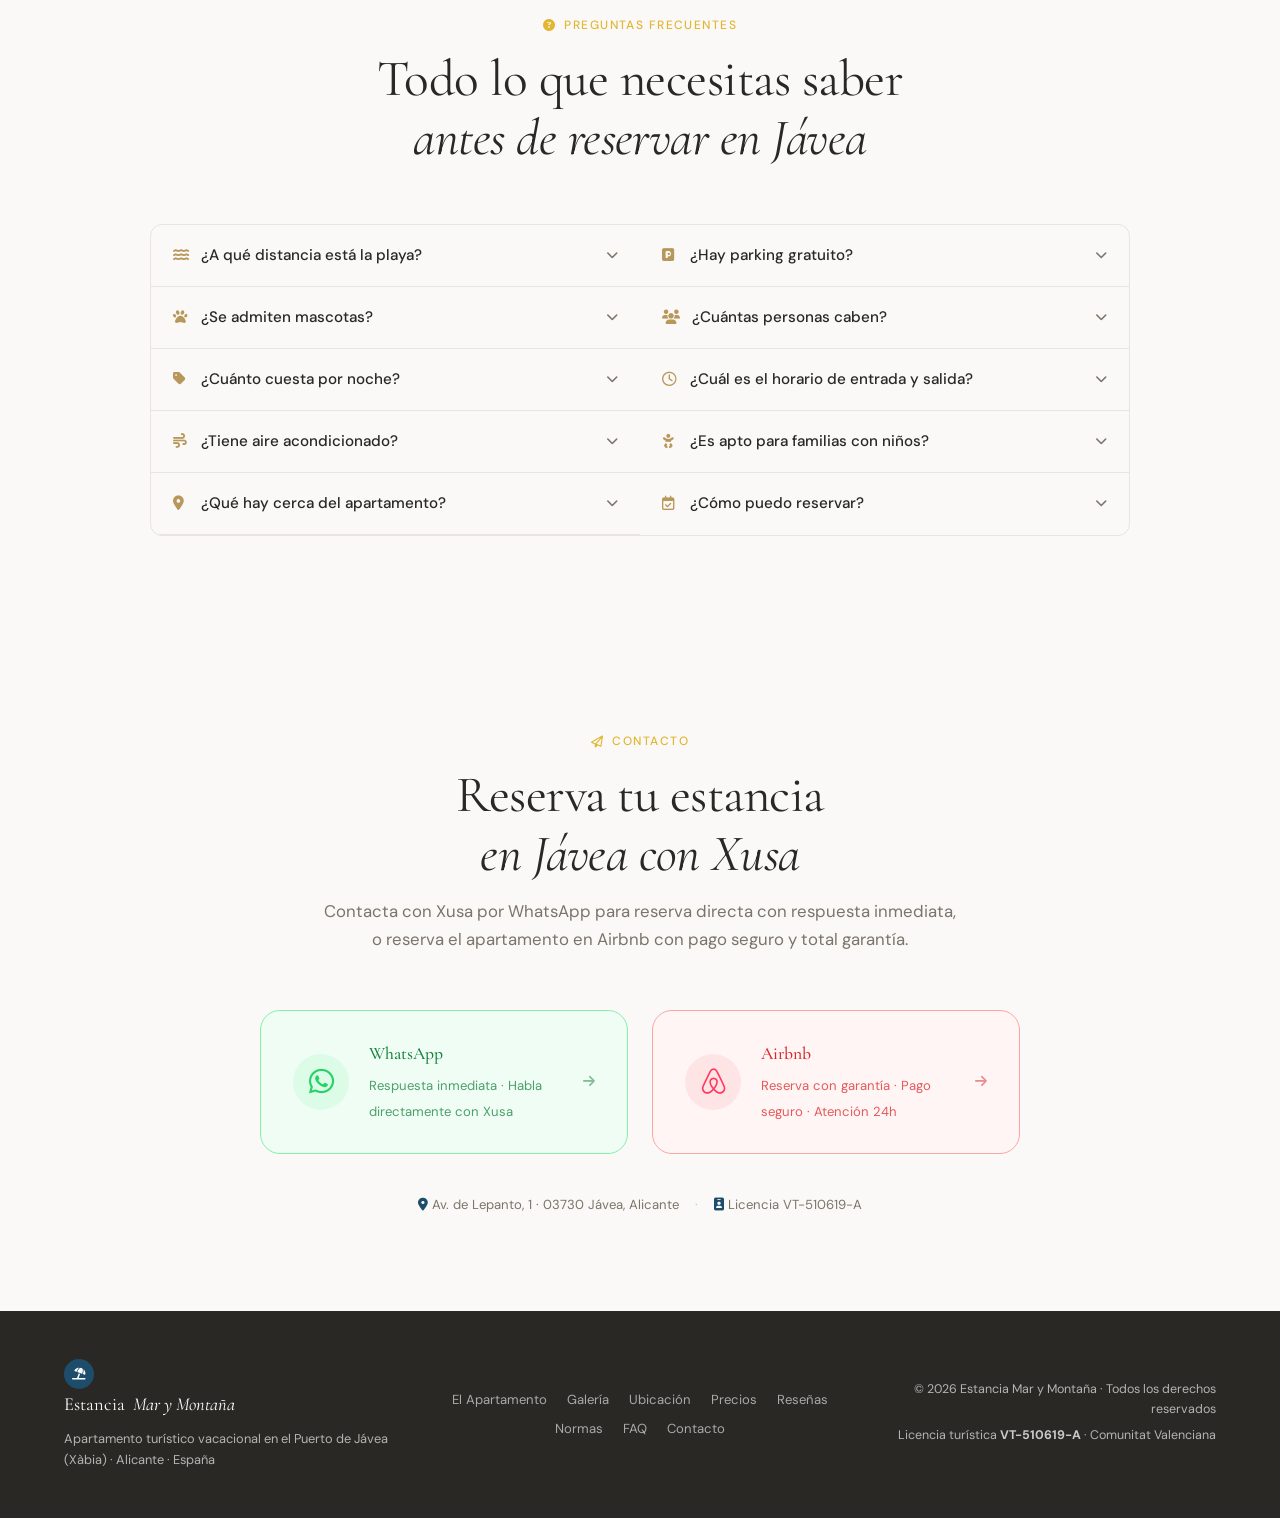
==== commit c34ab420: "actualizacionogimage" ====
--- a/es/index.html
+++ b/es/index.html
@@ -45,13 +45,13 @@
   <meta property="og:description" content="112 m² · 2 habitaciones · 2 terrazas con vistas al Montgó · Playa de la Grava a 4 min · Pet-friendly · Parking gratis · Desde 90 €/noche" />
   <meta property="og:url" content="https://www.estanciamarymontana.com/es/" />
   <meta property="og:locale:alternate" content="en_GB" />
-  <!-- og:image: cuando el dominio esté activo, sustituir por la URL absoluta de la imagen propia:
-       <meta property="og:image" content="https://www.estanciamarymontana.com/img/hero-image.webp" />
+  <!-- og:image: cuando el dominio esté activo, sustituir por la URL absoluta de la imagen propia:-->
+       <meta property="og:image" content="https://estanciamarymontana.com/img/Terraza-exterior.webp" />
        <meta property="og:image:width" content="1920" />
        <meta property="og:image:height" content="1080" />
        <meta property="og:image:alt" content="Terraza del apartamento vacacional Estancia Mar y Montaña en Jávea con vistas al Montgó" />
-  -->
-  <meta property="og:image" content="https://images.unsplash.com/photo-1558618666-fcd25c85cd64?w=1200&q=80" />
+  
+  <meta property="og:image" content="https://estanciamarymontana.com/img/Terraza-exterior.webp" />
   <meta property="og:locale" content="es_ES" />
   <meta property="og:site_name" content="Estancia Mar y Montaña" />
 
@@ -60,7 +60,7 @@
   <meta name="twitter:title" content="Apartamento vacacional en Jávea (Xàbia) · Playa 4 min · Pet-friendly | Estancia Mar y Montaña" />
   <meta name="twitter:description" content="112 m² · 2 hab · 2 terrazas con vistas al Montgó · Playa de la Grava a 4 min · Parking gratis · Desde 90 €/noche." />
   <!-- twitter:image: sustituir por URL absoluta propia cuando el dominio esté activo -->
-  <meta name="twitter:image" content="https://images.unsplash.com/photo-1558618666-fcd25c85cd64?w=1200&q=80" />
+  <meta name="twitter:image" content="https://estanciamarymontana.com/img/Terraza-exterior.webp" />
 
 <!-- ============================================================
      BLOQUE SCHEMA LD+JSON COMPLETO
@@ -321,9 +321,9 @@
     <nav class="mobile-nav" id="mobile-menu" aria-label="Menú móvil">
       <ul>
         <li class="mobile-lang">
-          <a href="#" data-lang="es" class="lang-active">🇪🇸 ES</a>
-          <a href="#" data-lang="en">🇬🇧 EN</a>
-          <a href="#" data-lang="fr">🇫🇷 FR</a>
+          <a href="#" data-lang="es" class="lang-active"><svg style="width:18px;height:13px;border-radius:2px;display:inline-block;vertical-align:middle;margin-right:4px" viewBox="0 0 18 13" xmlns="http://www.w3.org/2000/svg"><rect width="18" height="13" fill="#c60b1e"/><rect y="3.5" width="18" height="6" fill="#ffc400"/></svg>ES</a>
+          <a href="#" data-lang="en"><svg style="width:18px;height:13px;border-radius:2px;display:inline-block;vertical-align:middle;margin-right:4px" viewBox="0 0 18 13" xmlns="http://www.w3.org/2000/svg"><rect width="18" height="13" fill="#012169"/><polygon points="0,0 18,13 18,10.7 2.3,0" fill="white"/><polygon points="18,0 0,13 0,10.7 15.7,0" fill="white"/><polygon points="0,0 18,13 18,11.5 1.5,0" fill="#C8102E"/><polygon points="18,0 0,13 0,11.5 16.5,0" fill="#C8102E"/><rect x="7.5" width="3" height="13" fill="white"/><rect y="5" width="18" height="3" fill="white"/><rect x="8" width="2" height="13" fill="#C8102E"/><rect y="5.5" width="18" height="2" fill="#C8102E"/></svg>EN</a>
+          <a href="#" data-lang="fr"><svg style="width:18px;height:13px;border-radius:2px;display:inline-block;vertical-align:middle;margin-right:4px" viewBox="0 0 18 13" xmlns="http://www.w3.org/2000/svg"><rect width="6" height="13" fill="#002395"/><rect x="6" width="6" height="13" fill="#EDEDED"/><rect x="12" width="6" height="13" fill="#ED2939"/></svg>FR</a>
         </li>
         <li><a href="#apartamento">El Apartamento</a></li>
         <li><a href="#galeria">Galería</a></li>
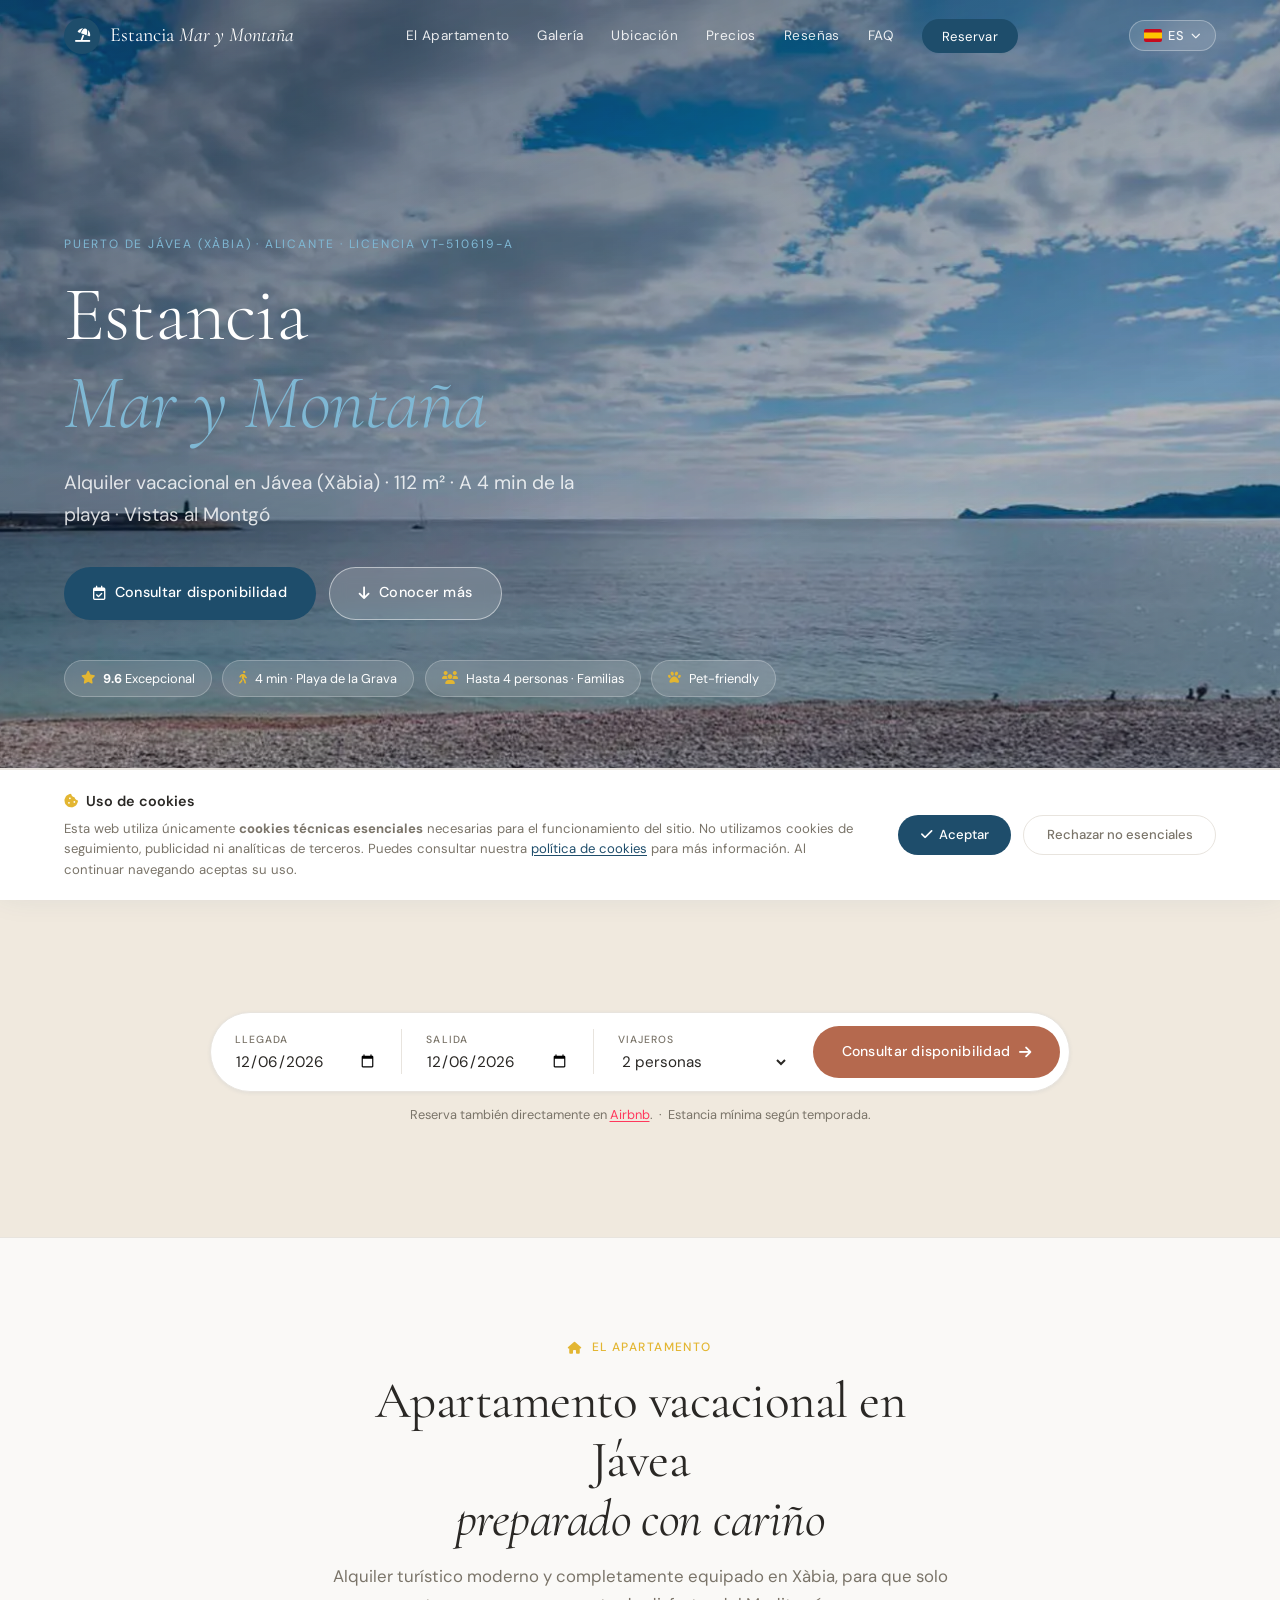
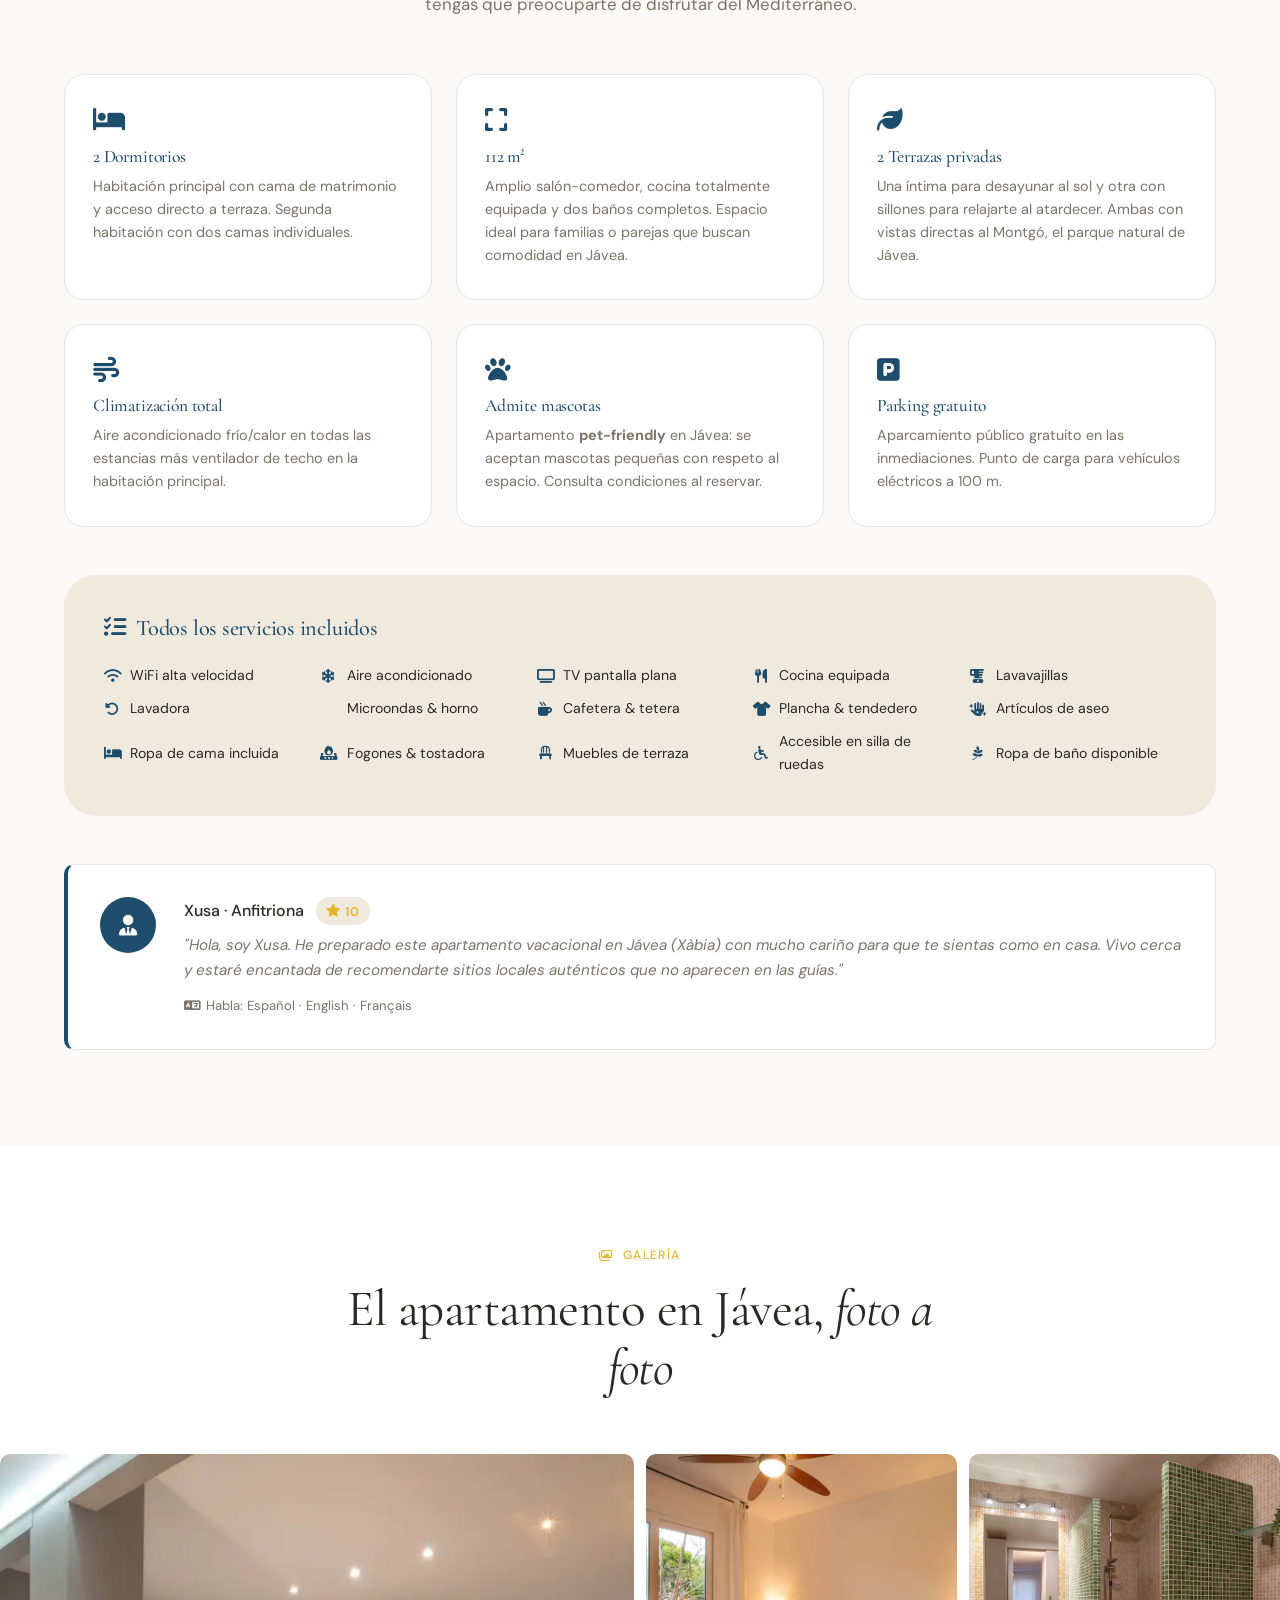
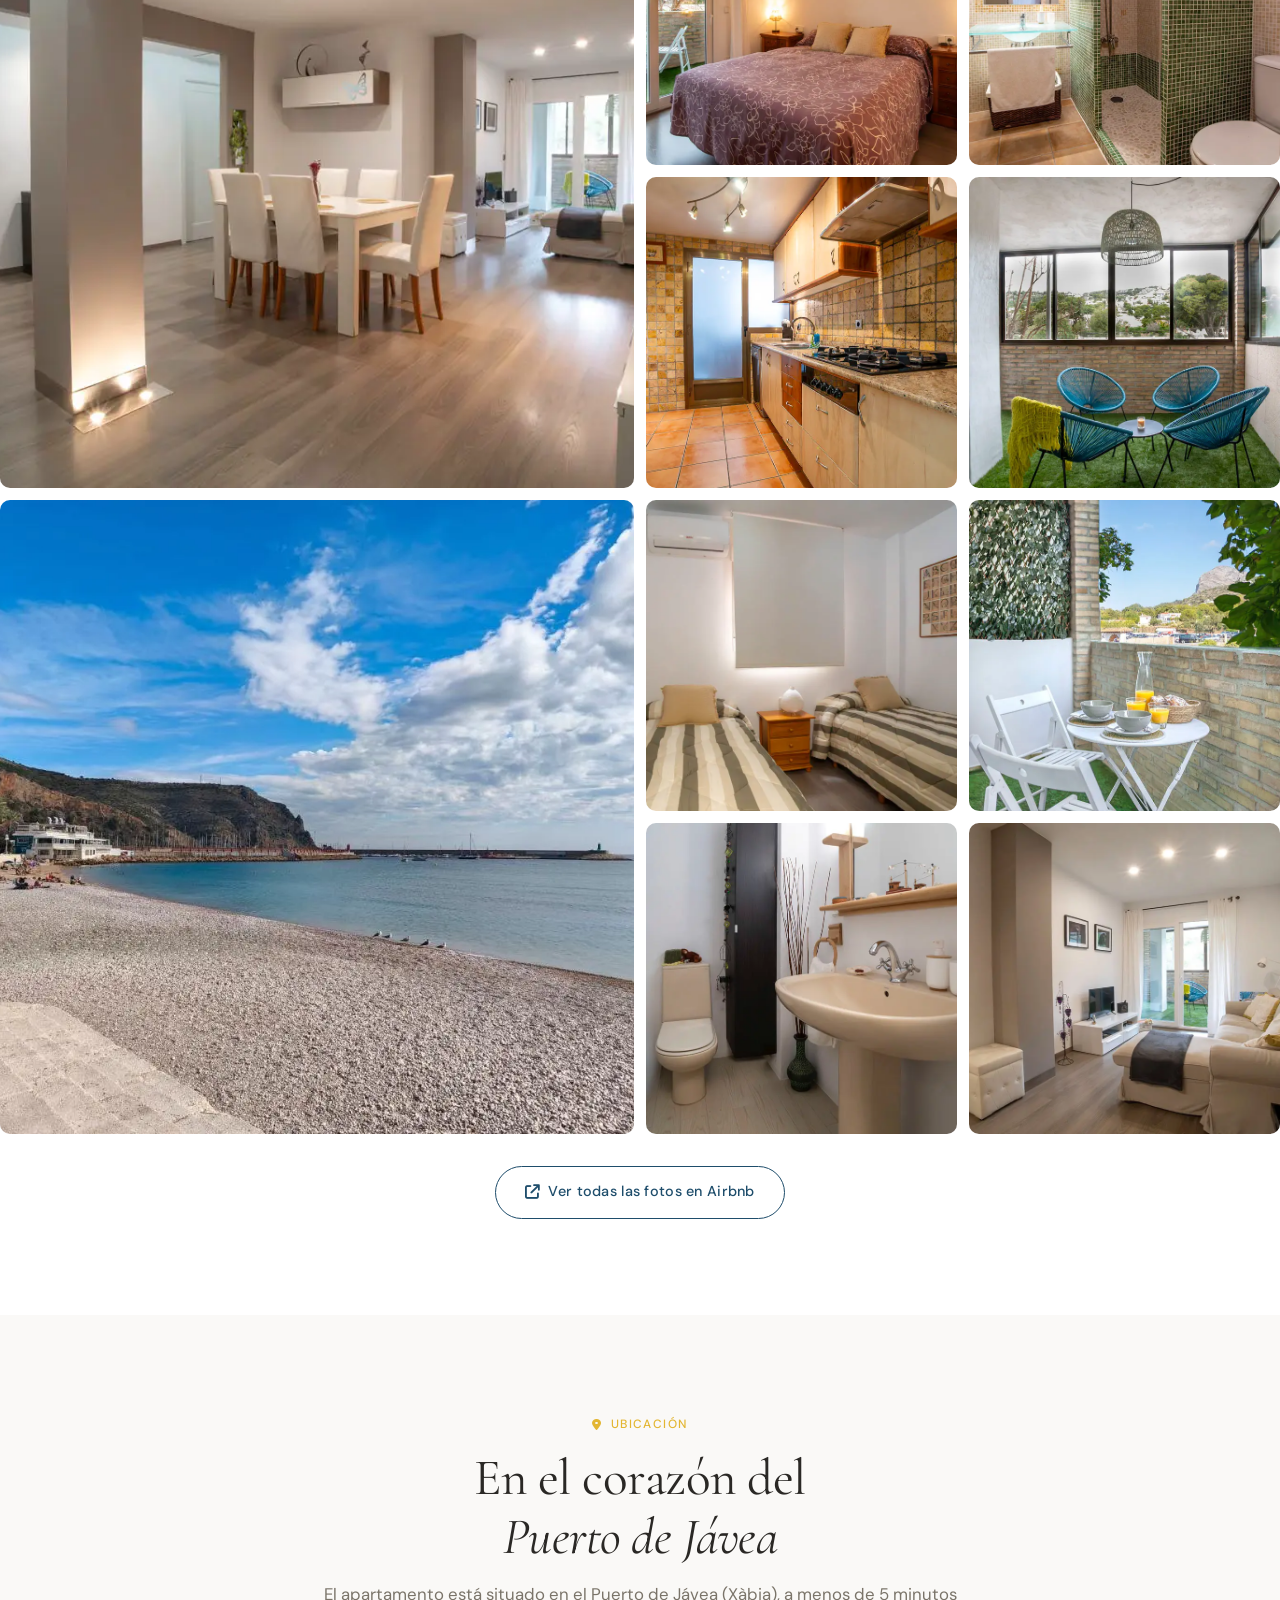
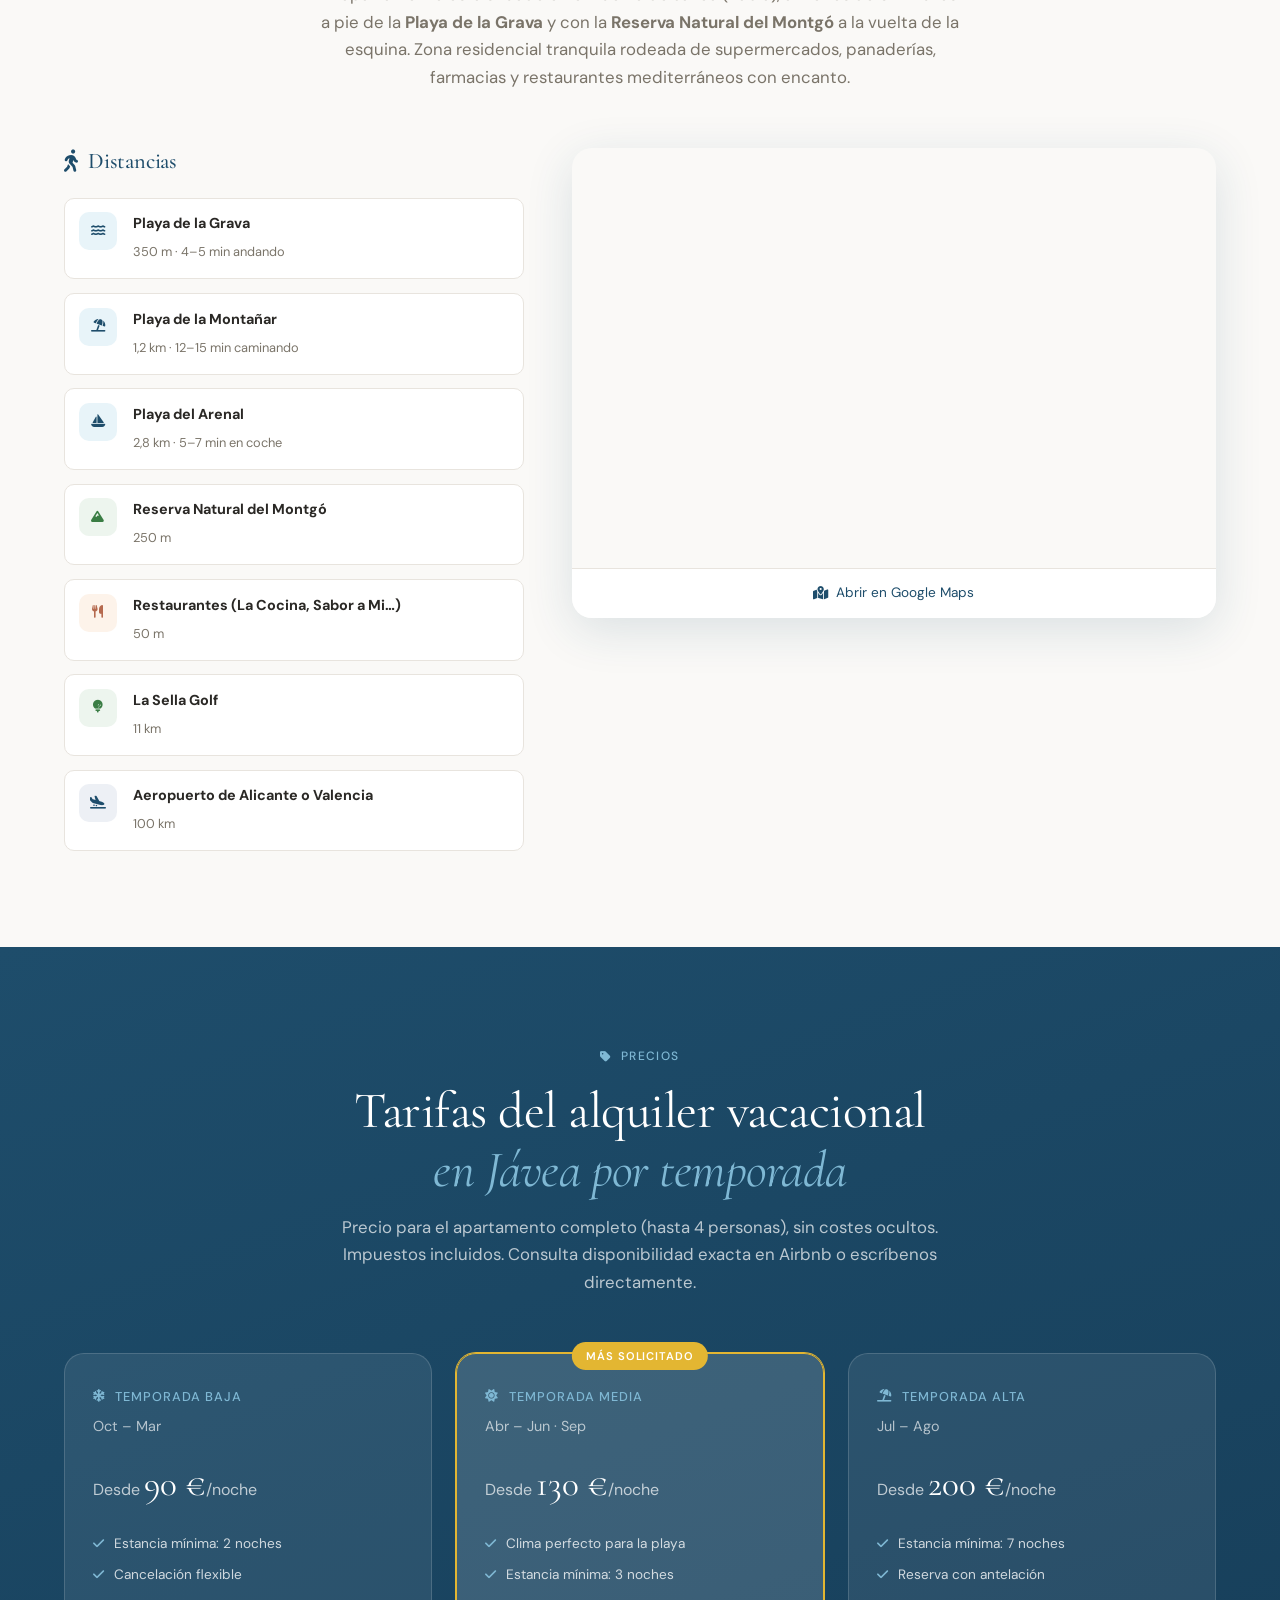
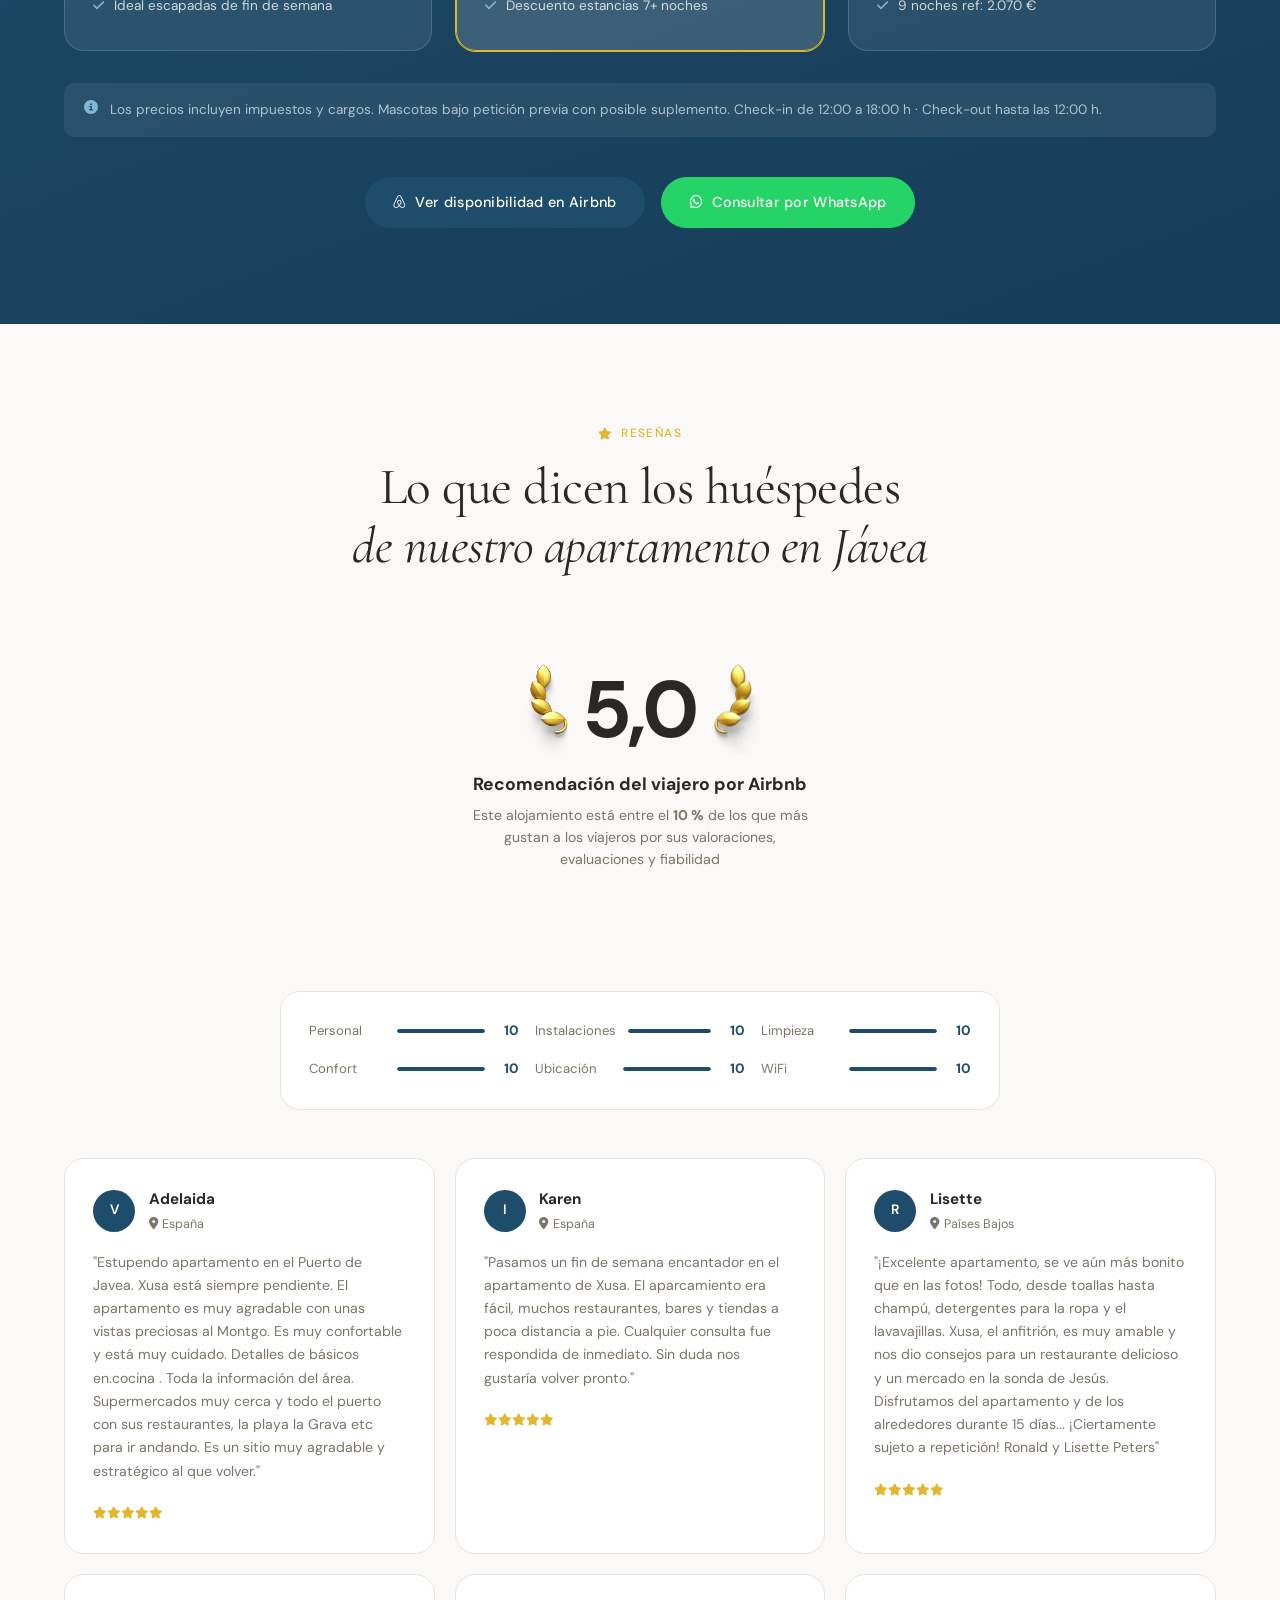
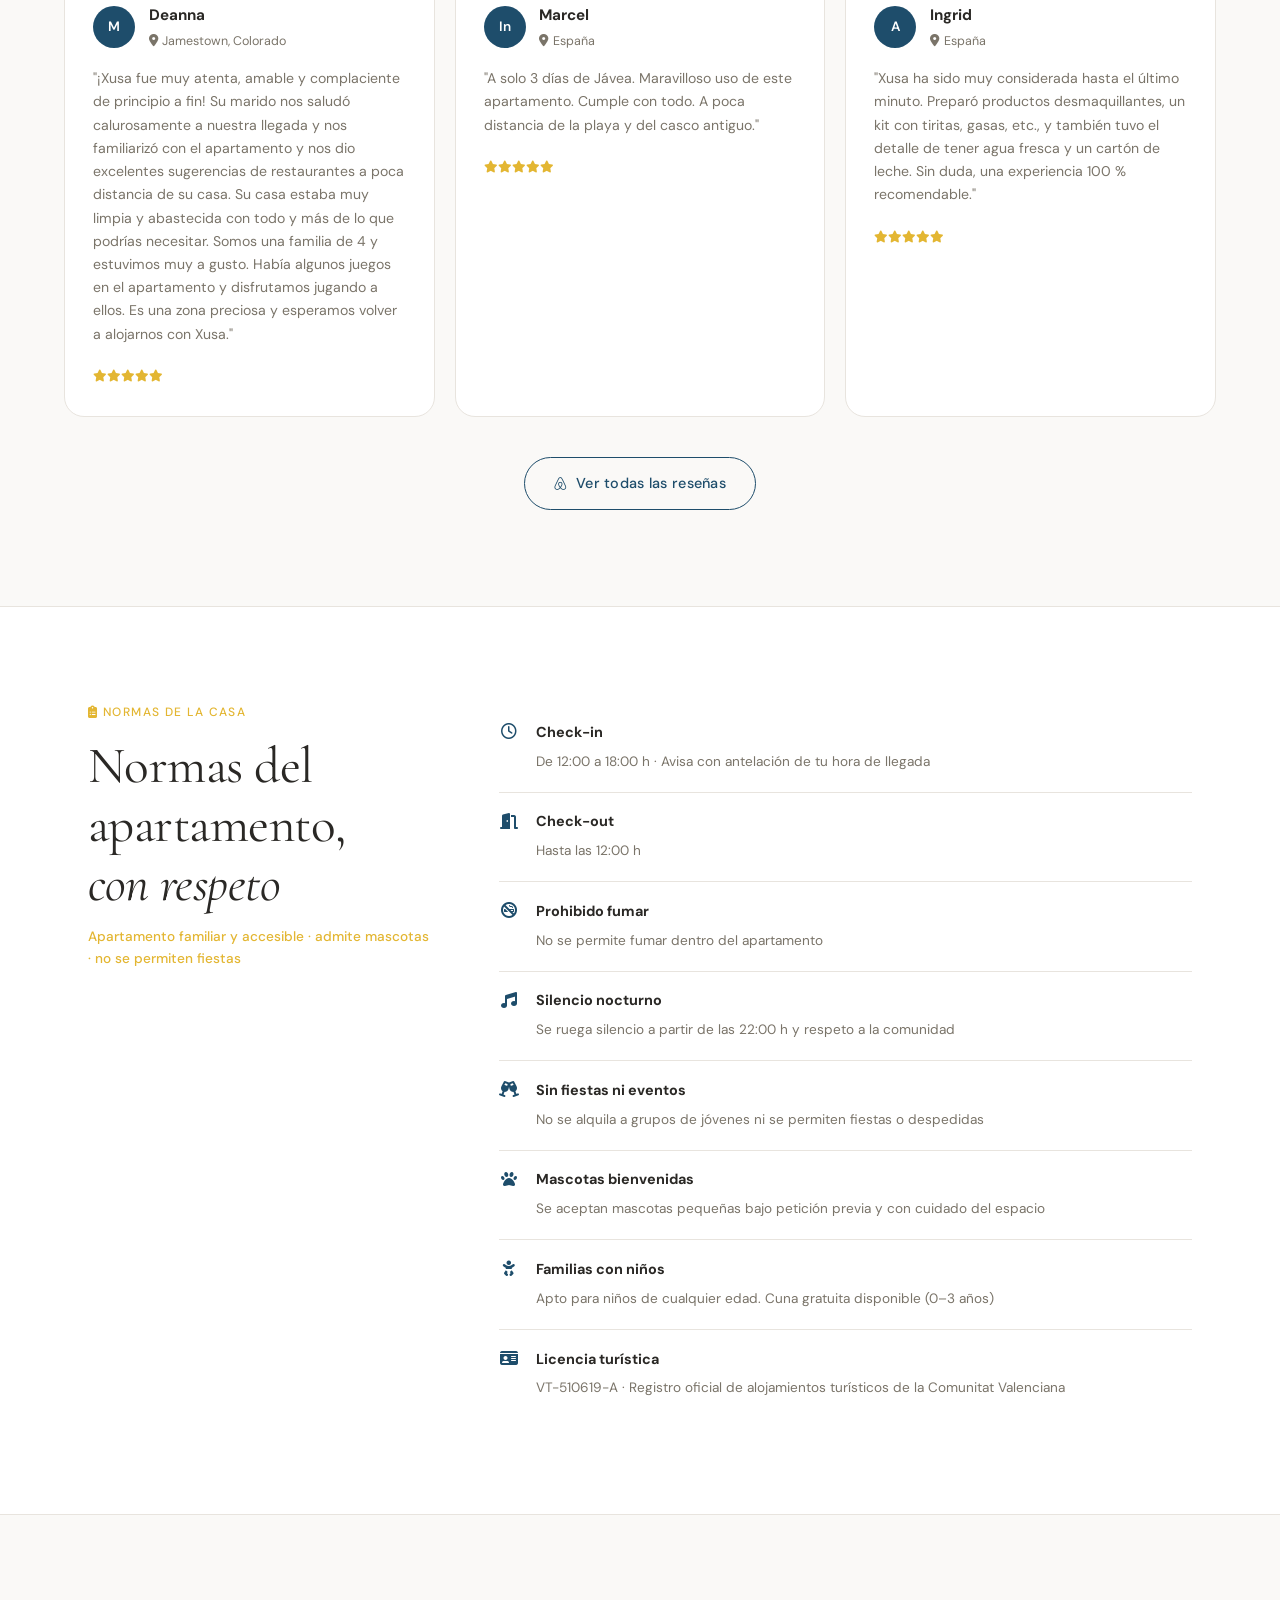
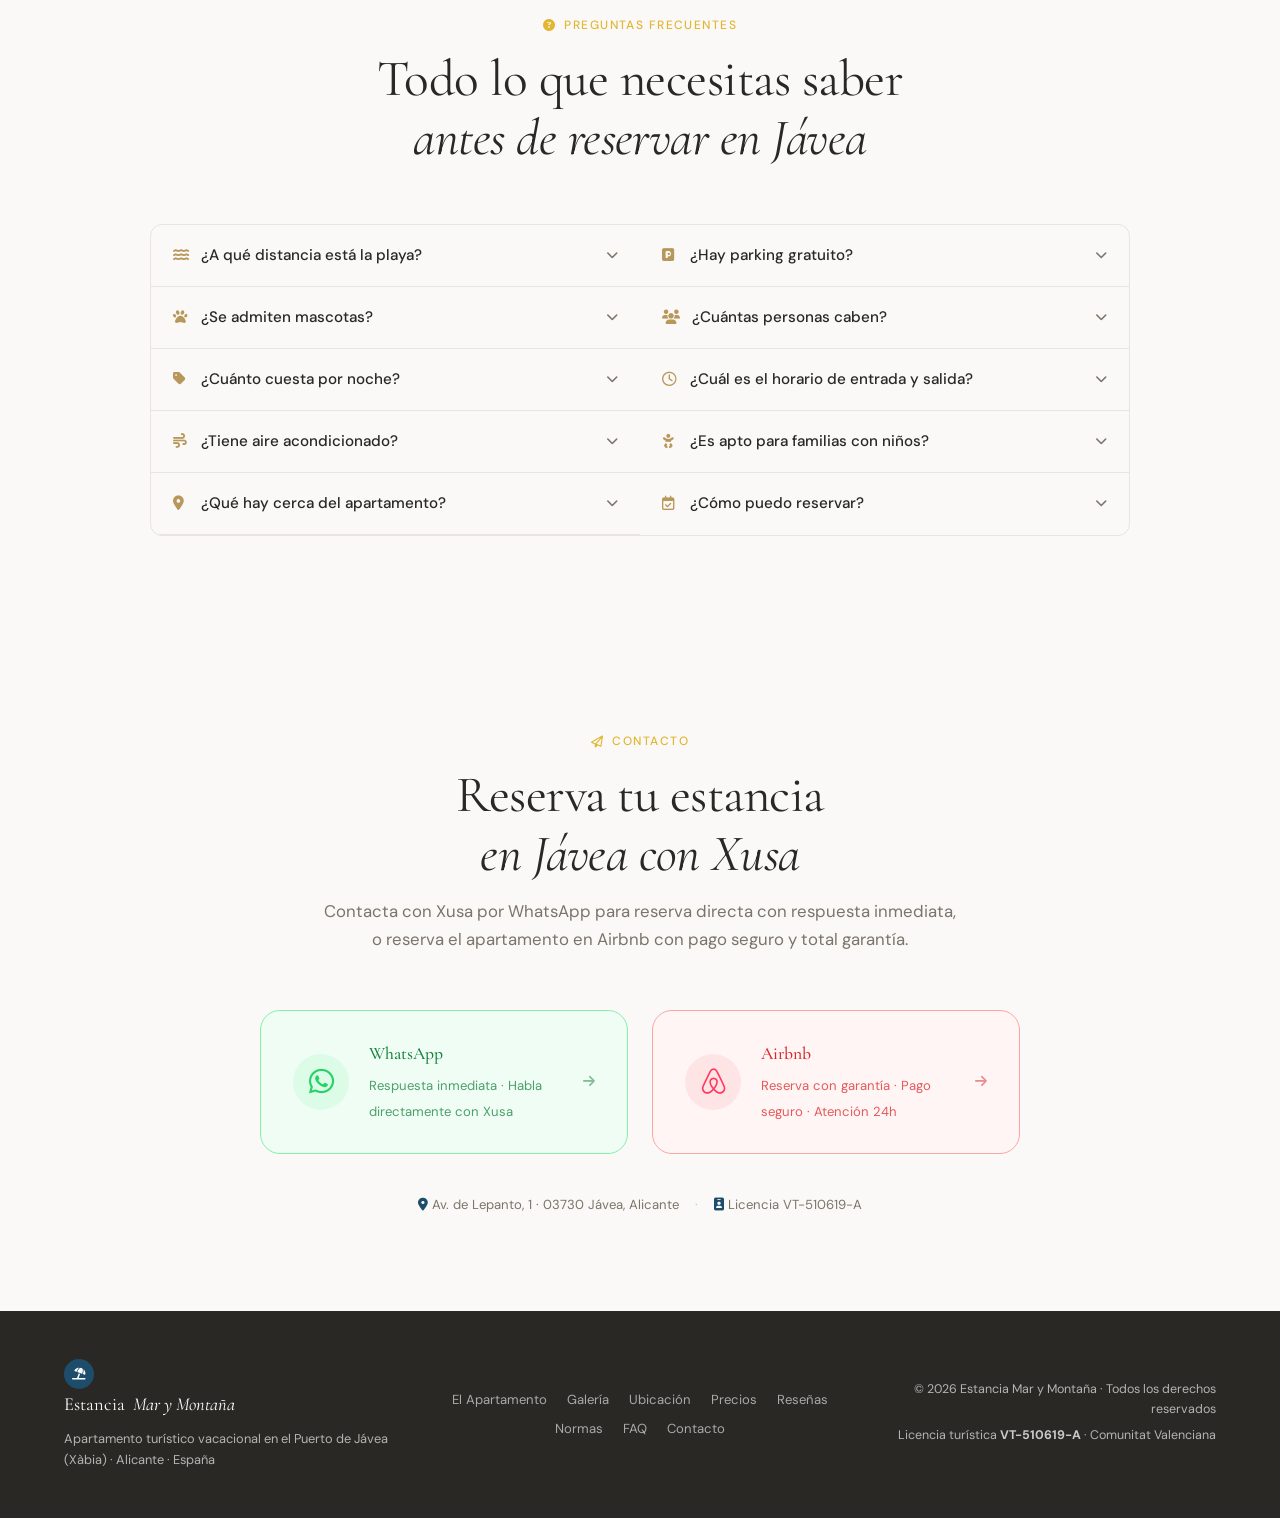
==== commit dd470f15: "actualizacionsitemap" ====
--- a/es/index.html
+++ b/es/index.html
@@ -26,8 +26,8 @@
     ═══════════════════════════════════════════════════════════
   -->
   <link rel="alternate" hreflang="es"    href="https://www.estanciamarymontana.com/es/" />
-  <!-- <link rel="alternate" hreflang="en" href="https://www.estanciamarymontana.com/en/" /> -->
-  <!-- <link rel="alternate" hreflang="fr" href="https://www.estanciamarymontana.com/fr/" /> -->
+  <link rel="alternate" hreflang="en" href="https://www.estanciamarymontana.com/en/" />
+  <link rel="alternate" hreflang="fr" href="https://www.estanciamarymontana.com/fr/" />
   <link rel="alternate" hreflang="x-default" href="https://www.estanciamarymontana.com/es/" />
   <link rel="icon" href="/img/favicon.ico" type="image/x-icon" />
   <link rel="apple-touch-icon" href="/img/apple-touch-icon.png" />
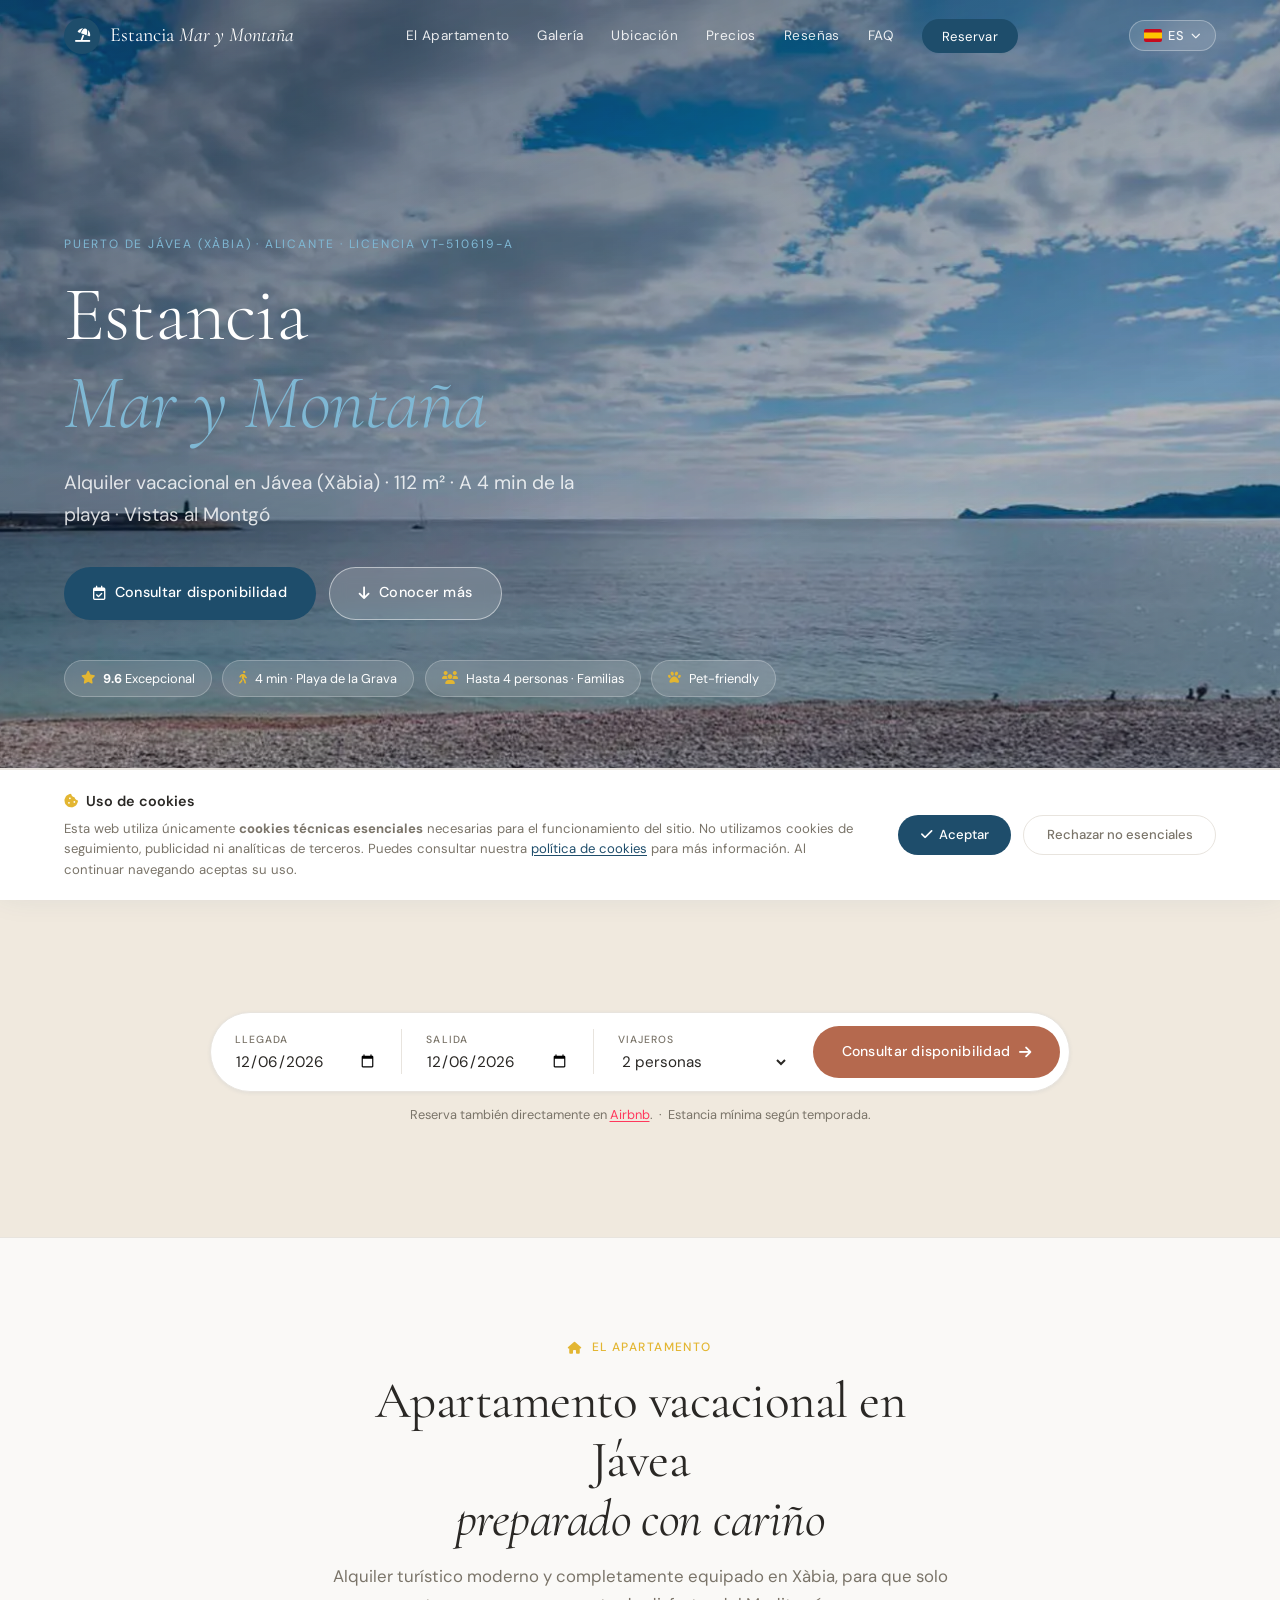
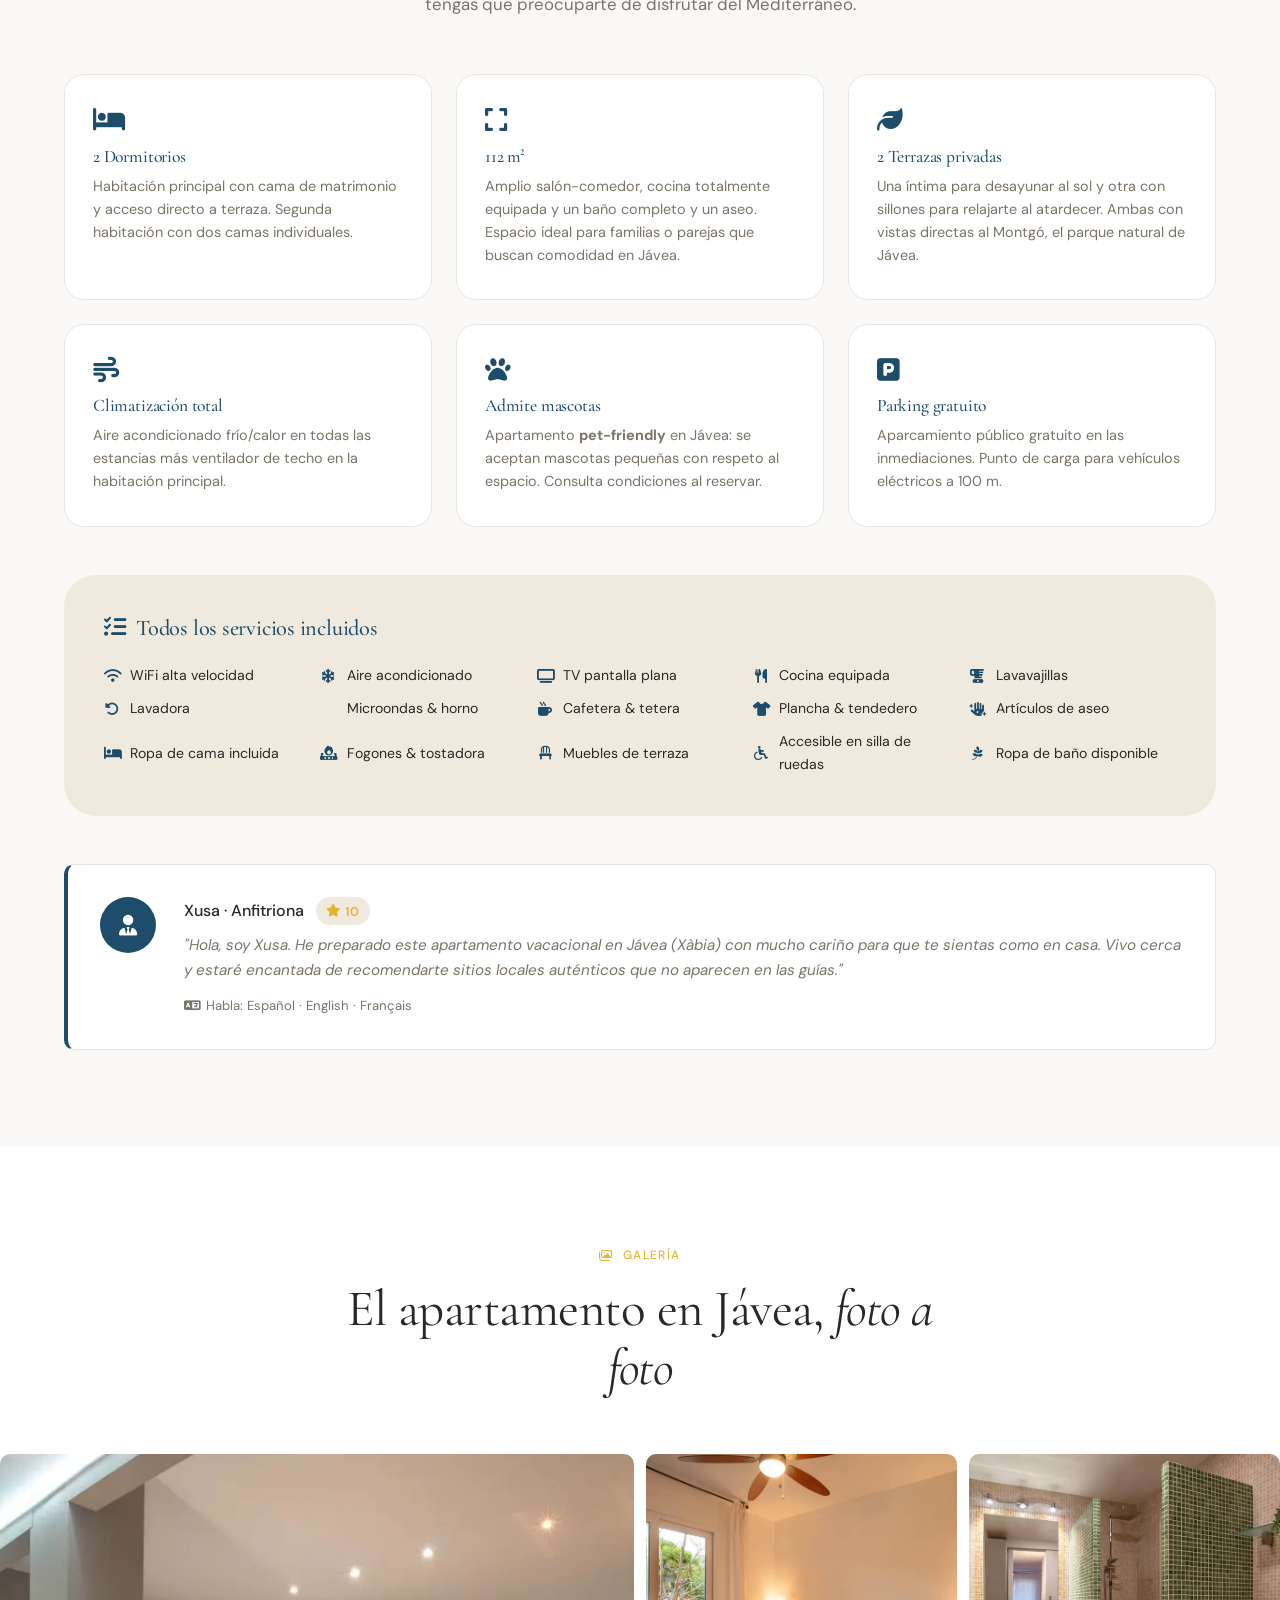
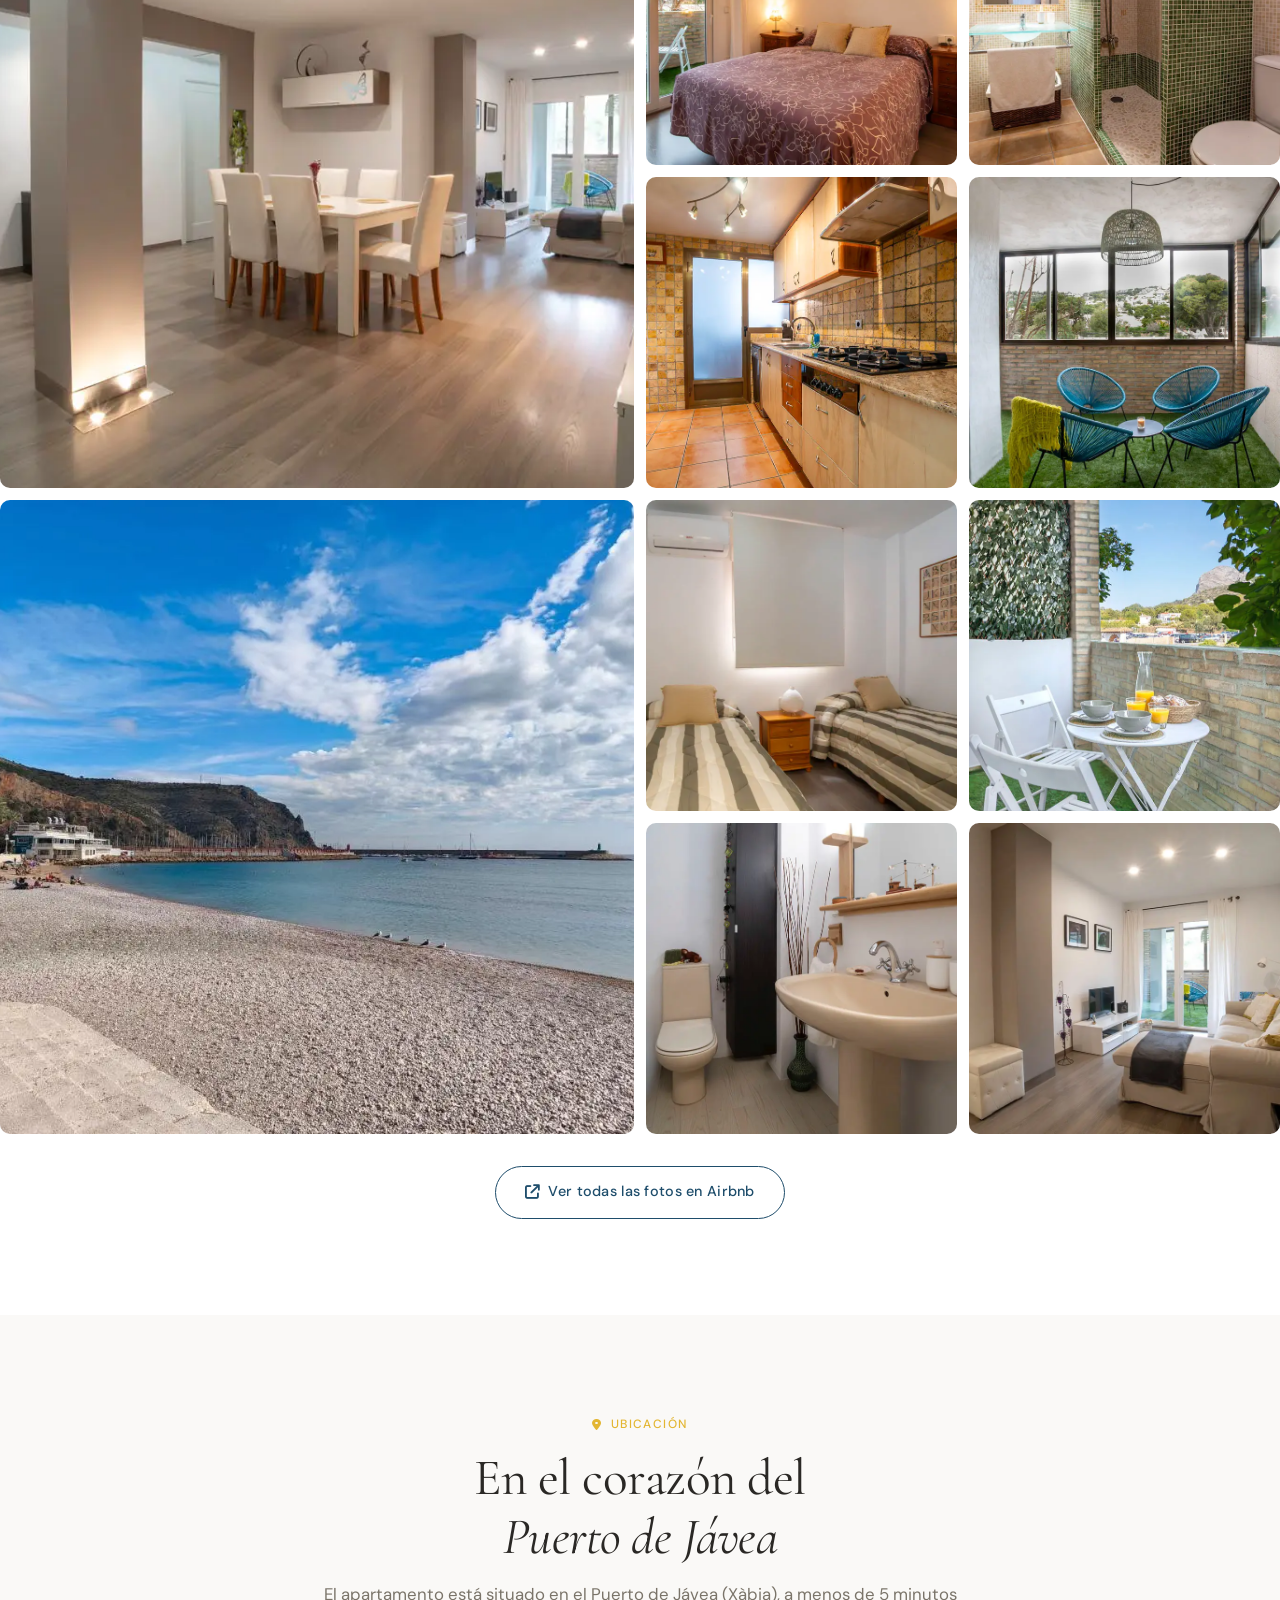
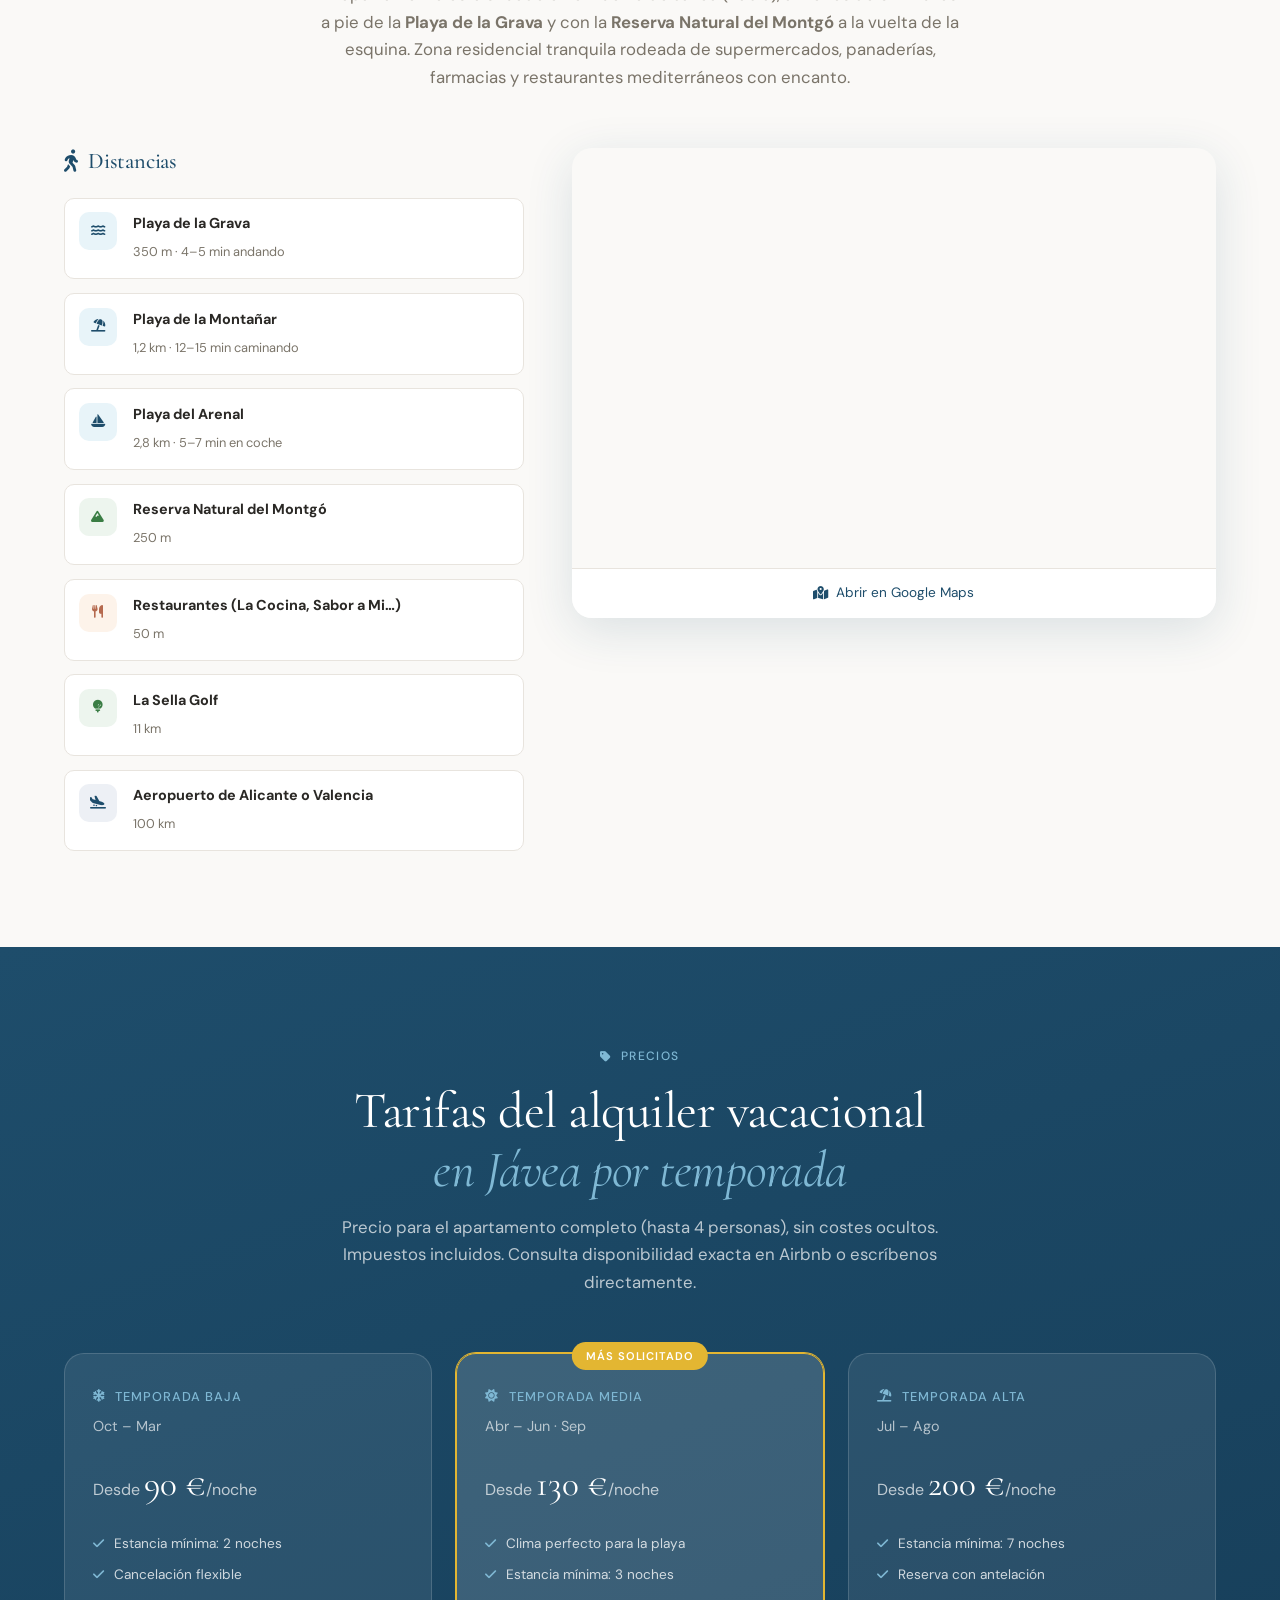
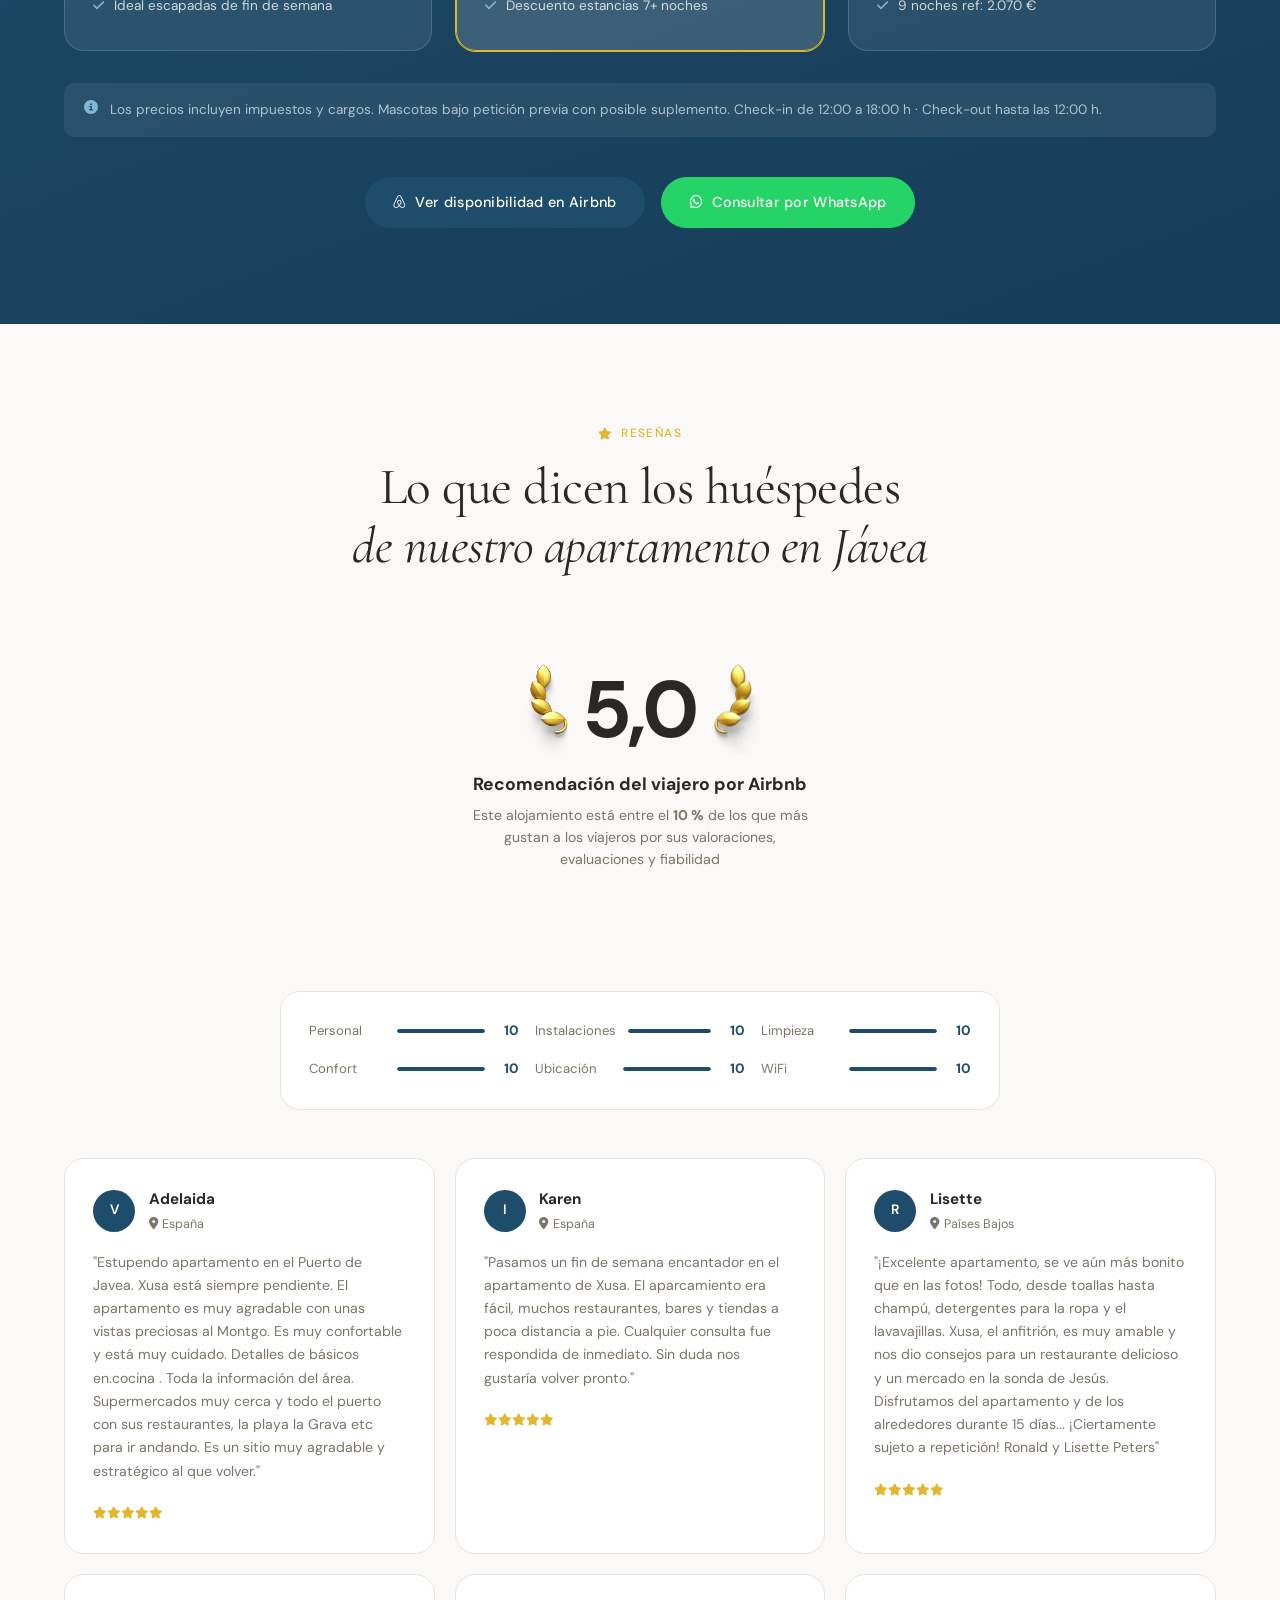
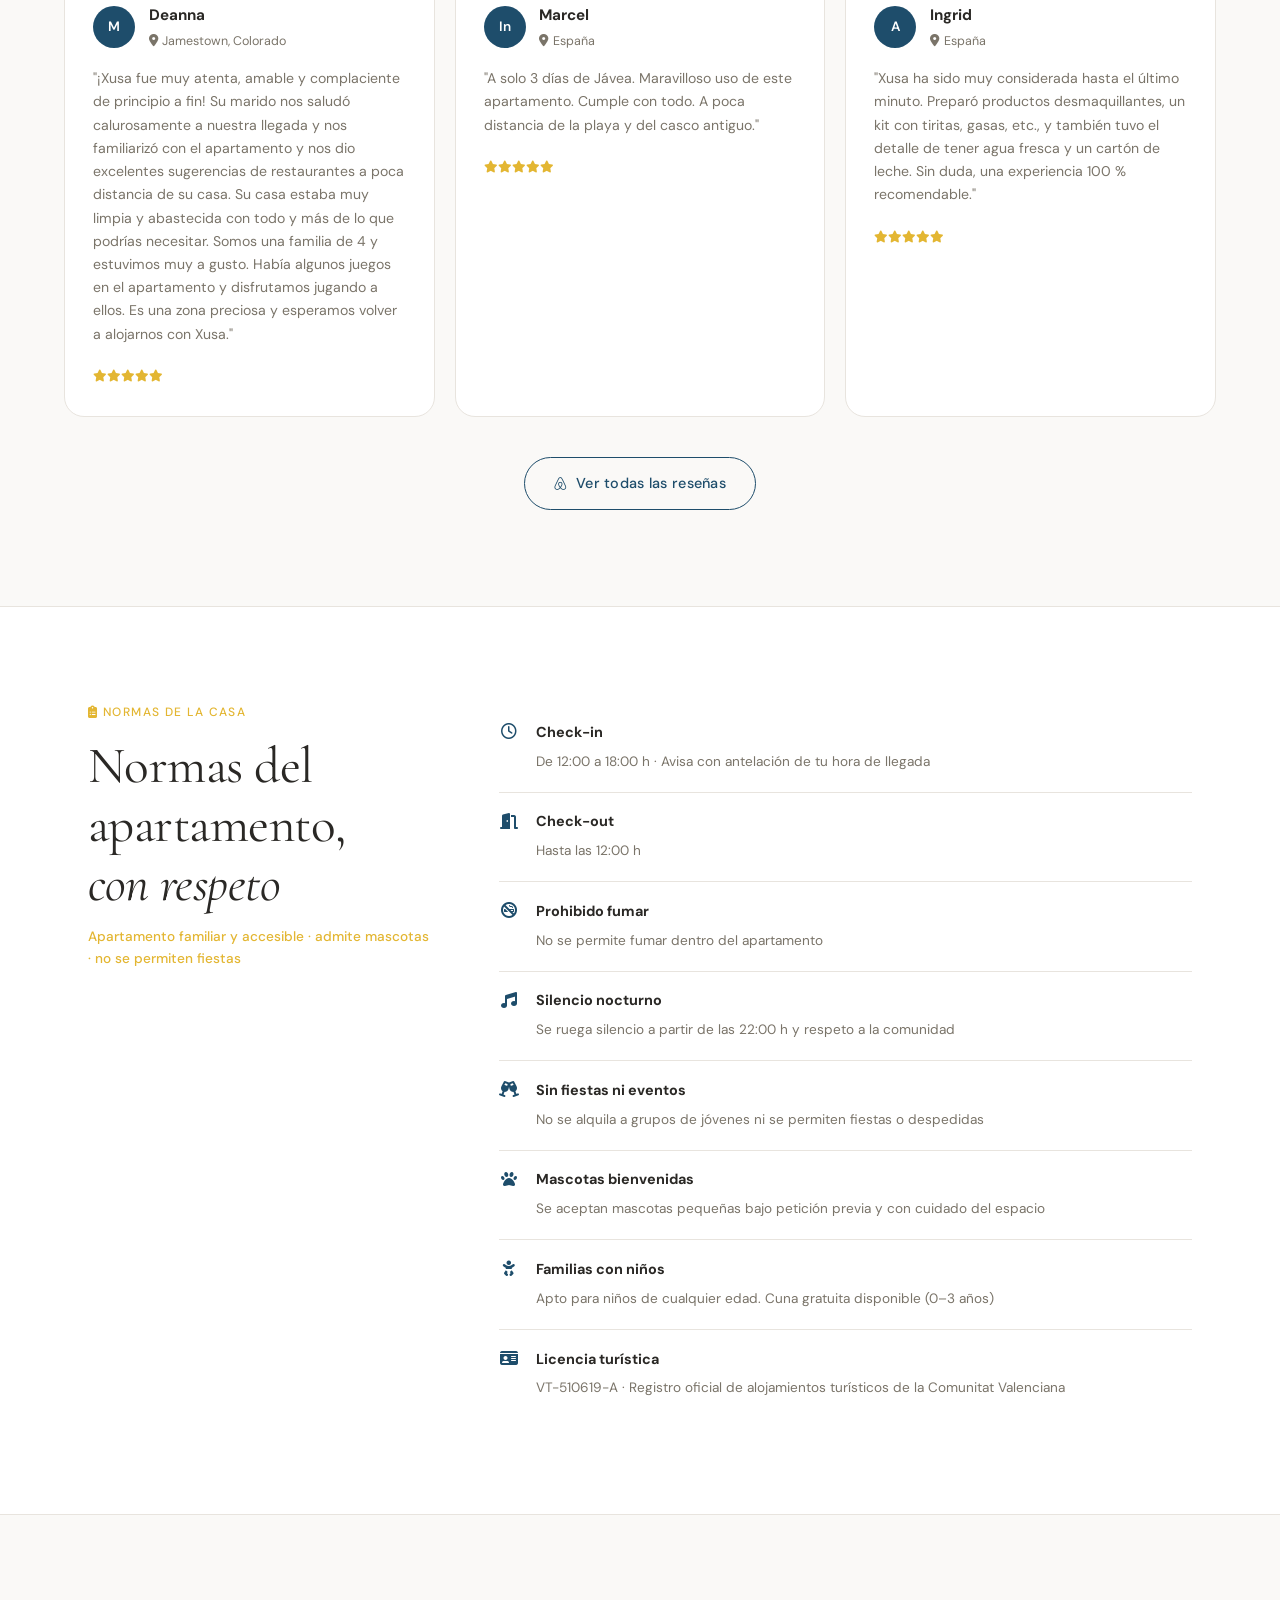
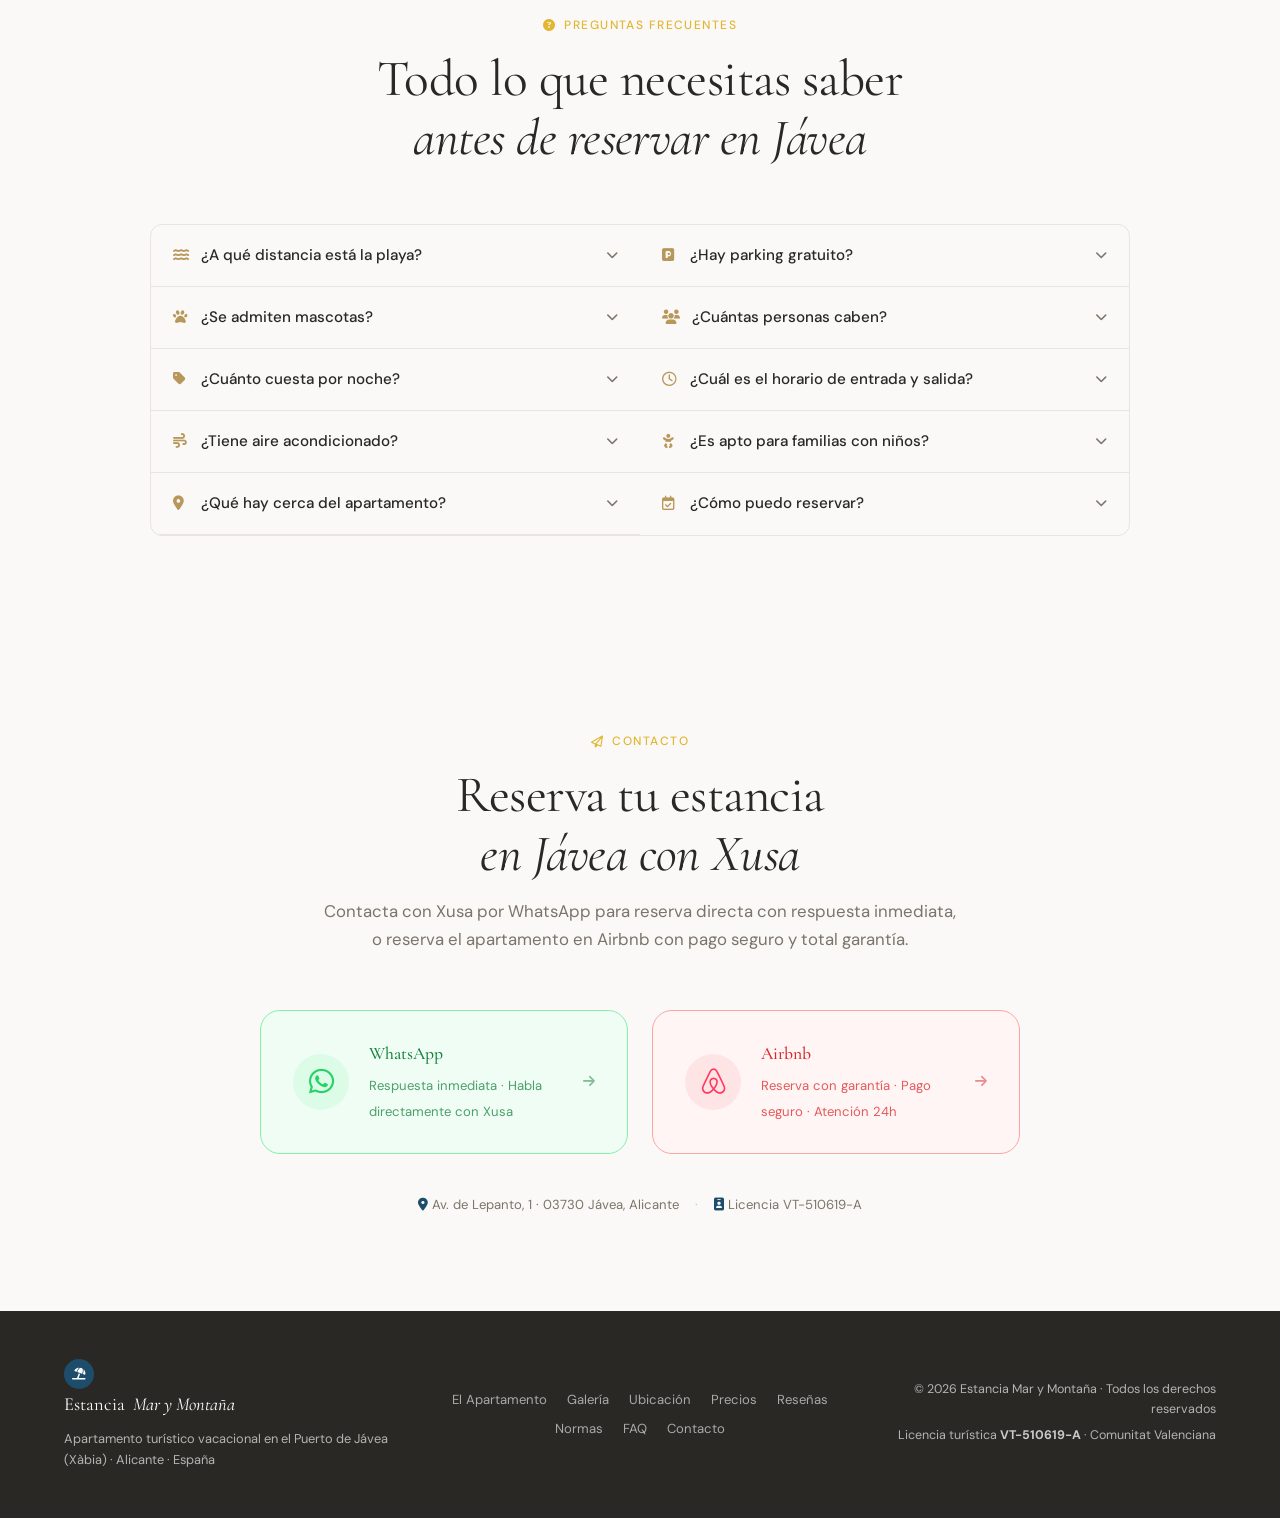
==== commit c9761206: "actualizacion baños" ====
--- a/es/index.html
+++ b/es/index.html
@@ -453,7 +453,7 @@
           <div class="feature-card reveal-up delay-2">
             <i class="fa-solid fa-expand"></i>
             <h3>112 m²</h3>
-            <p>Amplio salón-comedor, cocina totalmente equipada y dos baños completos. Espacio ideal para familias o parejas que buscan comodidad en Jávea.</p>
+            <p>Amplio salón-comedor, cocina totalmente equipada y un baño completo y un aseo. Espacio ideal para familias o parejas que buscan comodidad en Jávea.</p>
           </div>
           <div class="feature-card reveal-up delay-3">
             <i class="fa-solid fa-leaf"></i>
